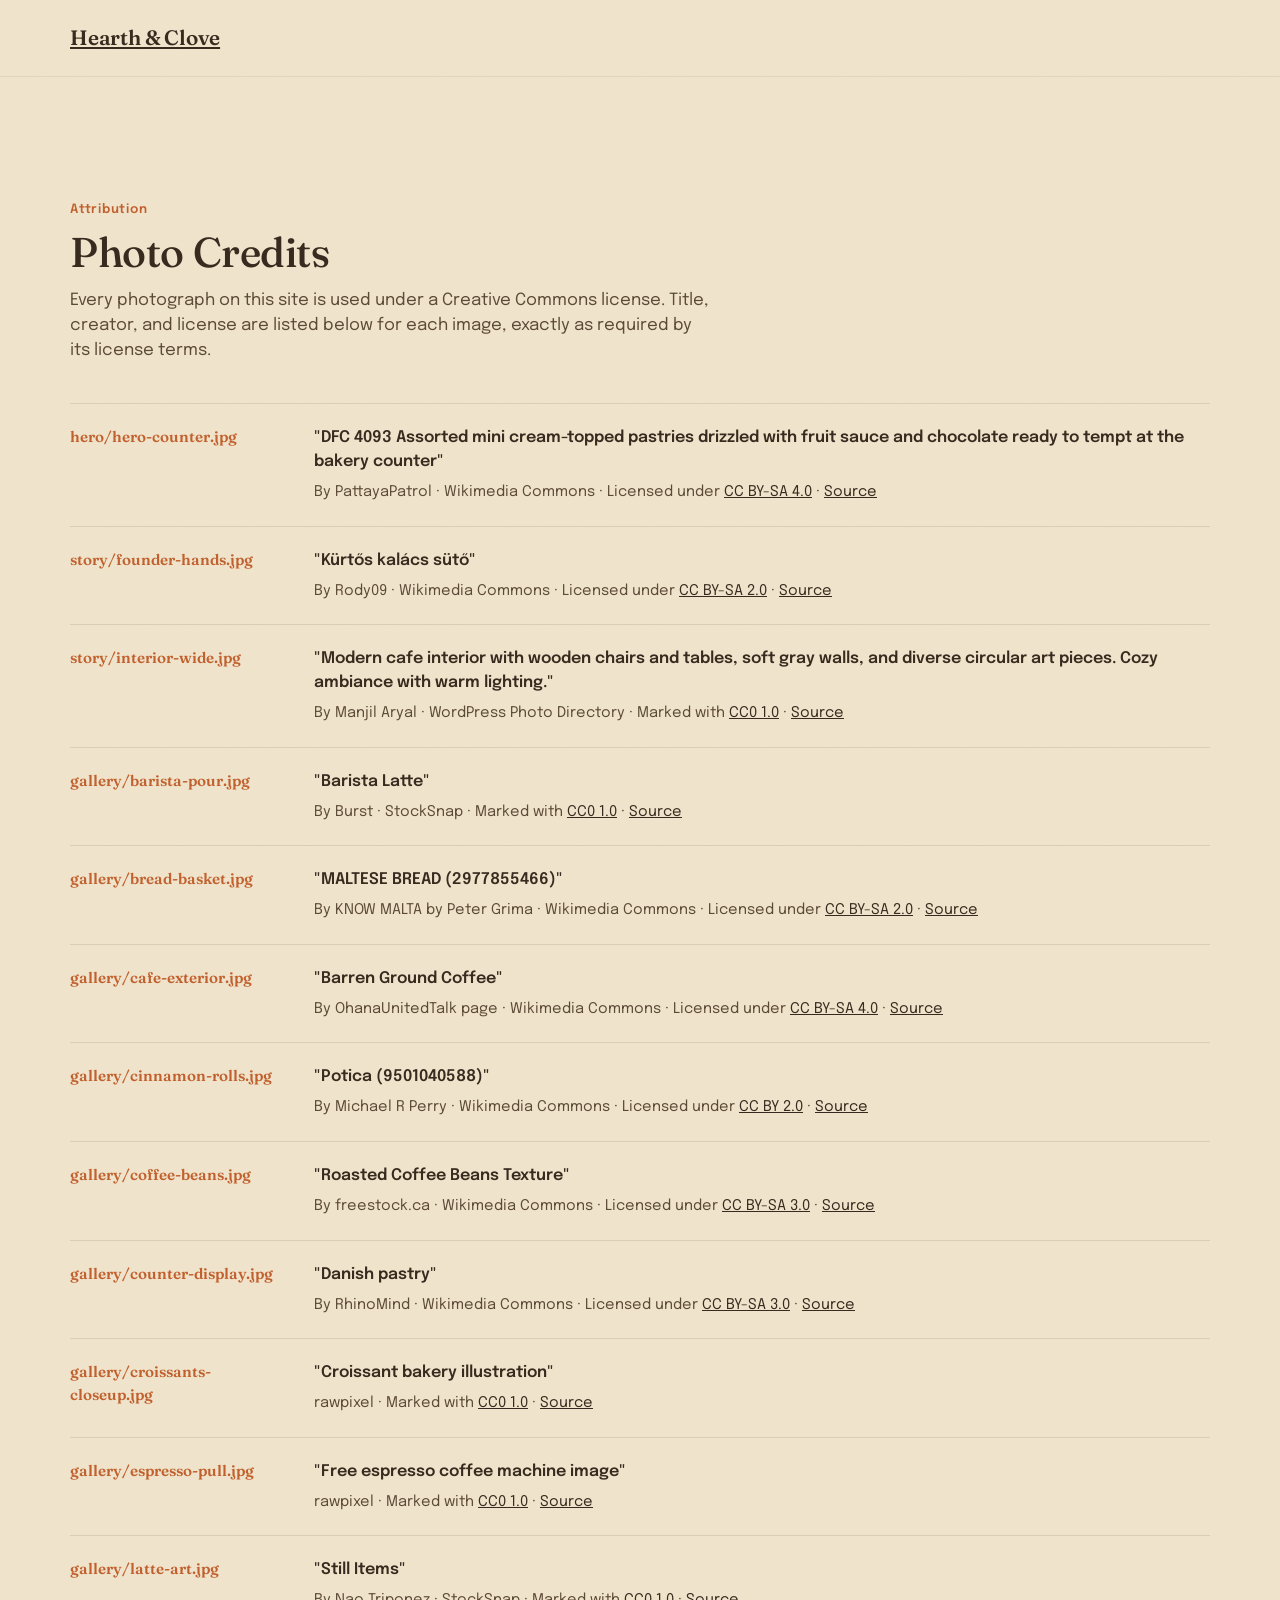
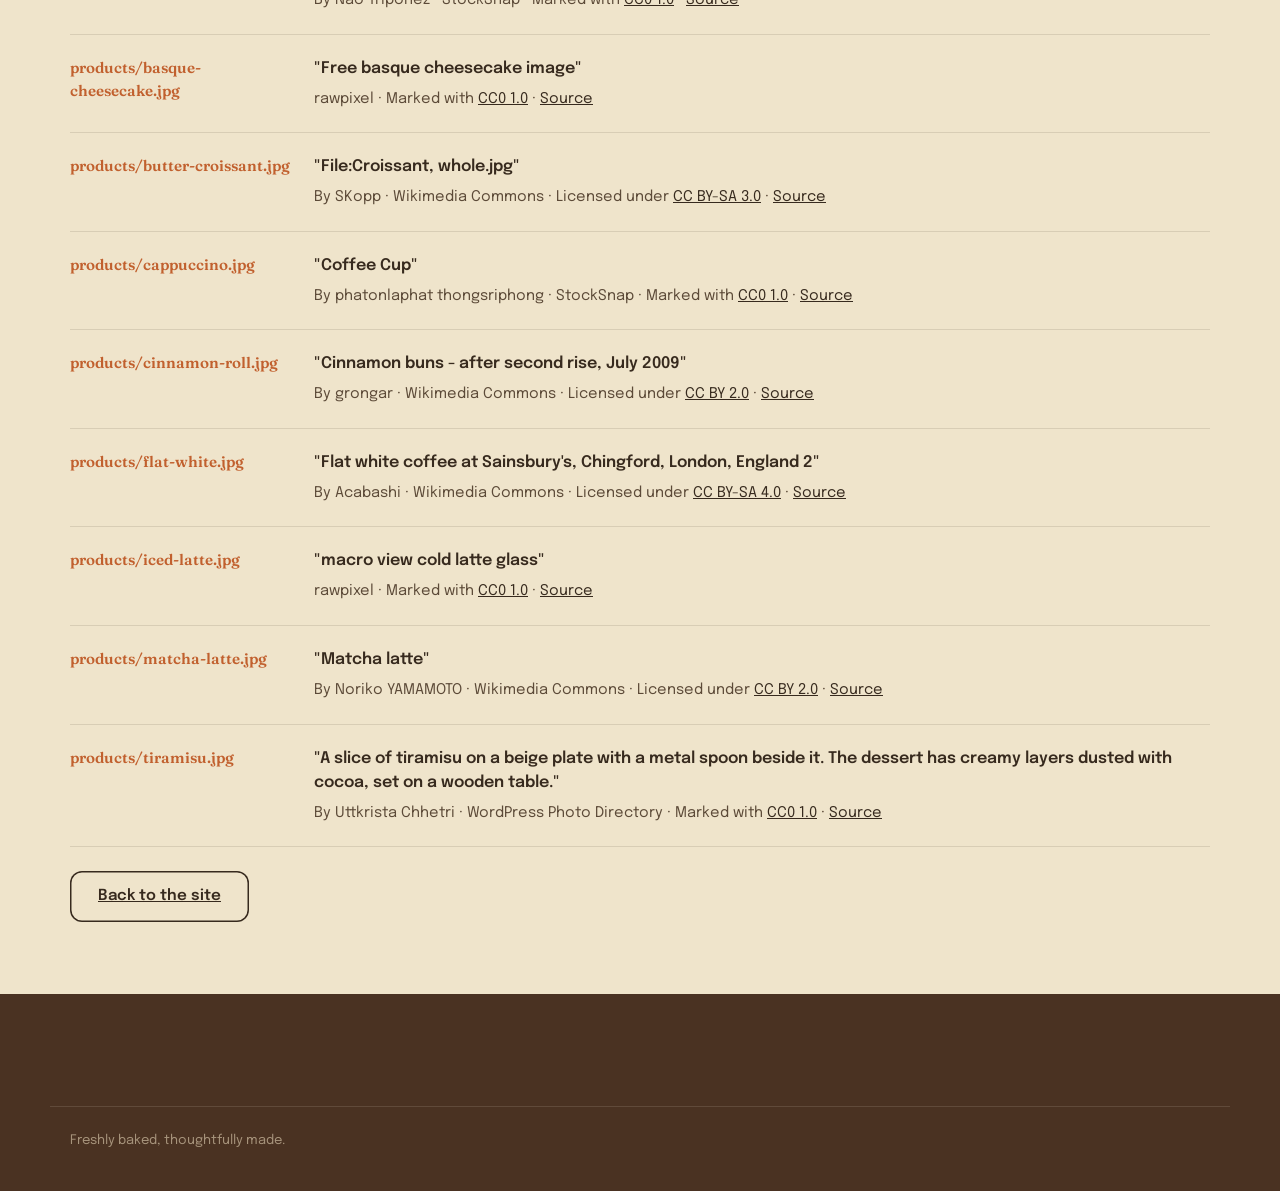
==== credits.html @ 31918c6c "Add Hearth & Clove bakery/coffee shop portfolio site Fictional Copenhagen bakery brand built as a de" ====
<!DOCTYPE html>
<html lang="en">
<head>
<meta charset="UTF-8">
<meta name="viewport" content="width=device-width, initial-scale=1, viewport-fit=cover">
<title>Photo Credits — Hearth & Clove</title>
<meta name="description" content="Attribution for every photograph used on the Hearth & Clove website, with source, creator and license.">
<meta name="theme-color" media="(prefers-color-scheme: light)" content="#EFE4CB">
<meta name="theme-color" media="(prefers-color-scheme: dark)" content="#EFE4CB">
<meta name="color-scheme" content="light">
<link rel="preconnect" href="https://fonts.googleapis.com">
<link rel="preconnect" href="https://fonts.gstatic.com" crossorigin>
<link href="https://fonts.googleapis.com/css2?family=Fraunces:opsz,wght@9..144,400;9..144,500;9..144,600&family=Epilogue:wght@400;500;600;700&display=swap" rel="stylesheet">
<link rel="stylesheet" href="assets/css/style.css">
<style>
  .credits-list { display: flex; flex-direction: column; gap: 0; margin-top: 32px; border-top: 1px solid rgba(55,42,30,0.12); }
  .credit-row { display: grid; grid-template-columns: 220px 1fr; gap: 24px; padding: 22px 0; border-bottom: 1px solid rgba(55,42,30,0.12); }
  .credit-row__path { font-family: var(--font-display); font-weight: 600; color: var(--color-terracotta); font-size: 0.95rem; word-break: break-word; }
  .credit-row__title { font-weight: 600; }
  .credit-row__meta { margin-top: 6px; color: var(--color-ink-soft); font-size: 0.92rem; line-height: 1.6; }
  .credit-row__meta a { color: var(--color-ink); text-decoration: underline; }
  .back-link { display: inline-flex; align-items: center; gap: 8px; margin-top: 24px; }
  @media (max-width: 640px) {
    .credit-row { grid-template-columns: 1fr; gap: 6px; }
  }
</style>
</head>
<body>
<nav class="nav">
  <div class="container nav__row">
    <a href="index.html" class="wordmark">Hearth &amp; Clove</a>
  </div>
</nav>
<main>
<section>
  <div class="container" style="padding-top:48px;">
    <div class="section-head reveal is-visible">
      <span class="eyebrow">Attribution</span>
      <h2>Photo Credits</h2>
      <p>Every photograph on this site is used under a Creative Commons license. Title, creator, and license are listed below for each image, exactly as required by its license terms.</p>
    </div>

    <div class="credits-list">

      <div class="credit-row">
        <div class="credit-row__path">hero/hero-counter.jpg</div>
        <div>
          <div class="credit-row__title">"DFC 4093 Assorted mini cream-topped pastries drizzled with fruit sauce and chocolate ready to tempt at the bakery counter"</div>
          <div class="credit-row__meta">By PattayaPatrol · Wikimedia Commons · Licensed under <a href="https://creativecommons.org/licenses/by-sa/4.0/" target="_blank" rel="noopener">CC BY-SA 4.0</a> · <a href="https://commons.wikimedia.org/w/index.php?curid=189035242" target="_blank" rel="noopener">Source</a></div>
        </div>
      </div>

      <div class="credit-row">
        <div class="credit-row__path">story/founder-hands.jpg</div>
        <div>
          <div class="credit-row__title">"Kürtős kalács sütő"</div>
          <div class="credit-row__meta">By Rody09 · Wikimedia Commons · Licensed under <a href="https://creativecommons.org/licenses/by-sa/2.0/" target="_blank" rel="noopener">CC BY-SA 2.0</a> · <a href="https://commons.wikimedia.org/w/index.php?curid=52006196" target="_blank" rel="noopener">Source</a></div>
        </div>
      </div>

      <div class="credit-row">
        <div class="credit-row__path">story/interior-wide.jpg</div>
        <div>
          <div class="credit-row__title">"Modern cafe interior with wooden chairs and tables, soft gray walls, and diverse circular art pieces. Cozy ambiance with warm lighting."</div>
          <div class="credit-row__meta">By Manjil Aryal · WordPress Photo Directory · Marked with <a href="https://creativecommons.org/publicdomain/zero/1.0/" target="_blank" rel="noopener">CC0 1.0</a> · <a href="https://wordpress.org/photos/photo/8236a11dc7/" target="_blank" rel="noopener">Source</a></div>
        </div>
      </div>

      <div class="credit-row">
        <div class="credit-row__path">gallery/barista-pour.jpg</div>
        <div>
          <div class="credit-row__title">"Barista Latte"</div>
          <div class="credit-row__meta">By Burst · StockSnap · Marked with <a href="https://creativecommons.org/publicdomain/zero/1.0/" target="_blank" rel="noopener">CC0 1.0</a> · <a href="https://stocksnap.io/photo/barista-latte-DTKOOFPC06" target="_blank" rel="noopener">Source</a></div>
        </div>
      </div>

      <div class="credit-row">
        <div class="credit-row__path">gallery/bread-basket.jpg</div>
        <div>
          <div class="credit-row__title">"MALTESE BREAD (2977855466)"</div>
          <div class="credit-row__meta">By KNOW MALTA by Peter Grima · Wikimedia Commons · Licensed under <a href="https://creativecommons.org/licenses/by-sa/2.0/" target="_blank" rel="noopener">CC BY-SA 2.0</a> · <a href="https://commons.wikimedia.org/w/index.php?curid=136531903" target="_blank" rel="noopener">Source</a></div>
        </div>
      </div>

      <div class="credit-row">
        <div class="credit-row__path">gallery/cafe-exterior.jpg</div>
        <div>
          <div class="credit-row__title">"Barren Ground Coffee"</div>
          <div class="credit-row__meta">By OhanaUnitedTalk page · Wikimedia Commons · Licensed under <a href="https://creativecommons.org/licenses/by-sa/4.0/" target="_blank" rel="noopener">CC BY-SA 4.0</a> · <a href="https://commons.wikimedia.org/w/index.php?curid=149610559" target="_blank" rel="noopener">Source</a></div>
        </div>
      </div>

      <div class="credit-row">
        <div class="credit-row__path">gallery/cinnamon-rolls.jpg</div>
        <div>
          <div class="credit-row__title">"Potica (9501040588)"</div>
          <div class="credit-row__meta">By Michael R Perry · Wikimedia Commons · Licensed under <a href="https://creativecommons.org/licenses/by/2.0/" target="_blank" rel="noopener">CC BY 2.0</a> · <a href="https://commons.wikimedia.org/w/index.php?curid=27724463" target="_blank" rel="noopener">Source</a></div>
        </div>
      </div>

      <div class="credit-row">
        <div class="credit-row__path">gallery/coffee-beans.jpg</div>
        <div>
          <div class="credit-row__title">"Roasted Coffee Beans Texture"</div>
          <div class="credit-row__meta">By freestock.ca · Wikimedia Commons · Licensed under <a href="https://creativecommons.org/licenses/by-sa/3.0/" target="_blank" rel="noopener">CC BY-SA 3.0</a> · <a href="https://commons.wikimedia.org/w/index.php?curid=20606129" target="_blank" rel="noopener">Source</a></div>
        </div>
      </div>

      <div class="credit-row">
        <div class="credit-row__path">gallery/counter-display.jpg</div>
        <div>
          <div class="credit-row__title">"Danish pastry"</div>
          <div class="credit-row__meta">By RhinoMind · Wikimedia Commons · Licensed under <a href="https://creativecommons.org/licenses/by-sa/3.0/" target="_blank" rel="noopener">CC BY-SA 3.0</a> · <a href="https://commons.wikimedia.org/w/index.php?curid=31927056" target="_blank" rel="noopener">Source</a></div>
        </div>
      </div>

      <div class="credit-row">
        <div class="credit-row__path">gallery/croissants-closeup.jpg</div>
        <div>
          <div class="credit-row__title">"Croissant bakery illustration"</div>
          <div class="credit-row__meta">rawpixel · Marked with <a href="https://creativecommons.org/publicdomain/zero/1.0/" target="_blank" rel="noopener">CC0 1.0</a> · <a href="https://www.rawpixel.com/image/9068450/image-pattern-cartoon-logo" target="_blank" rel="noopener">Source</a></div>
        </div>
      </div>

      <div class="credit-row">
        <div class="credit-row__path">gallery/espresso-pull.jpg</div>
        <div>
          <div class="credit-row__title">"Free espresso coffee machine image"</div>
          <div class="credit-row__meta">rawpixel · Marked with <a href="https://creativecommons.org/publicdomain/zero/1.0/" target="_blank" rel="noopener">CC0 1.0</a> · <a href="https://www.rawpixel.com/image/5904154/photo-image-public-domain-coffee-free" target="_blank" rel="noopener">Source</a></div>
        </div>
      </div>

      <div class="credit-row">
        <div class="credit-row__path">gallery/latte-art.jpg</div>
        <div>
          <div class="credit-row__title">"Still Items"</div>
          <div class="credit-row__meta">By Nao Triponez · StockSnap · Marked with <a href="https://creativecommons.org/publicdomain/zero/1.0/" target="_blank" rel="noopener">CC0 1.0</a> · <a href="https://stocksnap.io/photo/still-items-33JVMY84L1" target="_blank" rel="noopener">Source</a></div>
        </div>
      </div>

      <div class="credit-row">
        <div class="credit-row__path">products/basque-cheesecake.jpg</div>
        <div>
          <div class="credit-row__title">"Free basque cheesecake image"</div>
          <div class="credit-row__meta">rawpixel · Marked with <a href="https://creativecommons.org/publicdomain/zero/1.0/" target="_blank" rel="noopener">CC0 1.0</a> · <a href="https://www.rawpixel.com/image/5926966/photo-image-aesthetic-public-domain-food" target="_blank" rel="noopener">Source</a></div>
        </div>
      </div>

      <div class="credit-row">
        <div class="credit-row__path">products/butter-croissant.jpg</div>
        <div>
          <div class="credit-row__title">"File:Croissant, whole.jpg"</div>
          <div class="credit-row__meta">By SKopp · Wikimedia Commons · Licensed under <a href="https://creativecommons.org/licenses/by-sa/3.0/" target="_blank" rel="noopener">CC BY-SA 3.0</a> · <a href="https://commons.wikimedia.org/w/index.php?curid=33252104" target="_blank" rel="noopener">Source</a></div>
        </div>
      </div>

      <div class="credit-row">
        <div class="credit-row__path">products/cappuccino.jpg</div>
        <div>
          <div class="credit-row__title">"Coffee Cup"</div>
          <div class="credit-row__meta">By phatonlaphat thongsriphong · StockSnap · Marked with <a href="https://creativecommons.org/publicdomain/zero/1.0/" target="_blank" rel="noopener">CC0 1.0</a> · <a href="https://stocksnap.io/photo/coffee-cup-CQQMILRZPU" target="_blank" rel="noopener">Source</a></div>
        </div>
      </div>

      <div class="credit-row">
        <div class="credit-row__path">products/cinnamon-roll.jpg</div>
        <div>
          <div class="credit-row__title">"Cinnamon buns - after second rise, July 2009"</div>
          <div class="credit-row__meta">By grongar · Wikimedia Commons · Licensed under <a href="https://creativecommons.org/licenses/by/2.0/" target="_blank" rel="noopener">CC BY 2.0</a> · <a href="https://commons.wikimedia.org/w/index.php?curid=10301744" target="_blank" rel="noopener">Source</a></div>
        </div>
      </div>

      <div class="credit-row">
        <div class="credit-row__path">products/flat-white.jpg</div>
        <div>
          <div class="credit-row__title">"Flat white coffee at Sainsbury's, Chingford, London, England 2"</div>
          <div class="credit-row__meta">By Acabashi · Wikimedia Commons · Licensed under <a href="https://creativecommons.org/licenses/by-sa/4.0/" target="_blank" rel="noopener">CC BY-SA 4.0</a> · <a href="https://commons.wikimedia.org/w/index.php?curid=81194491" target="_blank" rel="noopener">Source</a></div>
        </div>
      </div>

      <div class="credit-row">
        <div class="credit-row__path">products/iced-latte.jpg</div>
        <div>
          <div class="credit-row__title">"macro view cold latte glass"</div>
          <div class="credit-row__meta">rawpixel · Marked with <a href="https://creativecommons.org/publicdomain/zero/1.0/" target="_blank" rel="noopener">CC0 1.0</a> · <a href="https://www.rawpixel.com/image/3283433/free-photo-image-coffee-iced-drink" target="_blank" rel="noopener">Source</a></div>
        </div>
      </div>

      <div class="credit-row">
        <div class="credit-row__path">products/matcha-latte.jpg</div>
        <div>
          <div class="credit-row__title">"Matcha latte"</div>
          <div class="credit-row__meta">By Noriko YAMAMOTO · Wikimedia Commons · Licensed under <a href="https://creativecommons.org/licenses/by/2.0/" target="_blank" rel="noopener">CC BY 2.0</a> · <a href="https://commons.wikimedia.org/w/index.php?curid=48592541" target="_blank" rel="noopener">Source</a></div>
        </div>
      </div>

      <div class="credit-row">
        <div class="credit-row__path">products/tiramisu.jpg</div>
        <div>
          <div class="credit-row__title">"A slice of tiramisu on a beige plate with a metal spoon beside it. The dessert has creamy layers dusted with cocoa, set on a wooden table."</div>
          <div class="credit-row__meta">By Uttkrista Chhetri · WordPress Photo Directory · Marked with <a href="https://creativecommons.org/publicdomain/zero/1.0/" target="_blank" rel="noopener">CC0 1.0</a> · <a href="https://wordpress.org/photos/photo/27569f2114/" target="_blank" rel="noopener">Source</a></div>
        </div>
      </div>

    </div>

    <a href="index.html" class="btn btn-secondary back-link">Back to the site</a>
  </div>
</section>
</main>

<footer class="footer">
  <div class="container footer__bottom">
    <p>Freshly baked, thoughtfully made.</p>
  </div>
</footer>
</body>
</html>
---- assets/css/style.css ----
/* ==========================================================================
   Hearth & Clove — stylesheet
   Plain CSS, no framework. Organized top to bottom:
   tokens → base/reset → texture → layout → nav → buttons → components → sections → footer → utilities → media queries
   ========================================================================== */

/* ---------- Tokens ---------- */
:root {
  --color-bg: #EFE4CB;
  --color-bg-alt: #E4D6B4;
  --color-surface: #F8F1E0;
  --color-ink: #372A1E;
  --color-ink-soft: #5C4A38;
  --color-coffee: #4A3222;
  --color-terracotta: #C1602E;
  --color-sage: #7C8A63;
  --color-rose: #C48B7E;

  --radius-sm: 12px;
  --radius-md: 20px;
  --radius-lg: 32px;

  --ease-out: cubic-bezier(0.23, 1, 0.32, 1);
  --ease-in-out: cubic-bezier(0.77, 0, 0.175, 1);
  --ease-drawer: cubic-bezier(0.32, 0.72, 0, 1);

  --font-display: "Fraunces", Georgia, serif;
  --font-body: "Epilogue", -apple-system, BlinkMacSystemFont, "Segoe UI", sans-serif;

  --container: 1180px;
  --nav-height: 76px;

  color-scheme: light;
}

@media (prefers-color-scheme: dark) {
  :root { color-scheme: light; } /* brand is a warm light palette by design; no dark variant */
}

/* ---------- Reset ---------- */
*, *::before, *::after { box-sizing: border-box; }
html, body { margin: 0; padding: 0; }
html {
  -webkit-tap-highlight-color: transparent;
  -webkit-text-size-adjust: 100%;
  overscroll-behavior: none;
  scroll-behavior: smooth;
}
body {
  background: var(--color-bg);
  color: var(--color-ink);
  font-family: var(--font-body);
  font-size: 16px;
  line-height: 1.5;
  overscroll-behavior: none;
  position: relative;
  min-height: 100dvh;
}
img { max-width: 100%; display: block; }
a { color: inherit; }
button { font: inherit; color: inherit; background: none; border: none; cursor: pointer; }
ul { margin: 0; padding: 0; list-style: none; }
h1, h2, h3, h4, p, figure { margin: 0; }
input, textarea, select {
  font: inherit;
  font-size: 16px; /* prevents iOS zoom-on-focus */
  color: var(--color-ink);
}

/* touch/press baseline */
button, a, [role="button"], .tappable {
  touch-action: manipulation;
}
button, [role="button"], .tab-label, .chip, .cart-qty__btn {
  user-select: none;
  -webkit-user-select: none;
  -webkit-touch-callout: none;
}

h1, h2, h3, h4 {
  font-family: var(--font-display);
  font-weight: 500;
  color: var(--color-ink);
  line-height: 1.12;
  letter-spacing: -0.01em;
}
em, .accent-italic { font-style: italic; font-family: var(--font-display); }

.eyebrow {
  font-family: var(--font-body);
  font-weight: 600;
  font-size: 0.8rem;
  letter-spacing: 0.06em;
  color: var(--color-terracotta);
  text-transform: none;
}

/* ---------- Grain texture overlay ---------- */
body::before {
  content: "";
  position: fixed;
  inset: 0;
  z-index: 999;
  pointer-events: none;
  opacity: 0.035;
  mix-blend-mode: overlay;
  background-image: url("data:image/svg+xml,%3Csvg xmlns='http://www.w3.org/2000/svg' width='200' height='200'%3E%3Cfilter id='n'%3E%3CfeTurbulence type='fractalNoise' baseFrequency='0.85' numOctaves='2' stitchTiles='stitch'/%3E%3C/filter%3E%3Crect width='100%25' height='100%25' filter='url(%23n)'/%3E%3C/svg%3E");
}

/* ---------- Deckle-edge divider ---------- */
.deckle {
  --deckle-h: 28px;
  height: var(--deckle-h);
  width: 100%;
  overflow: hidden;
  line-height: 0;
}
.deckle svg { width: 100%; height: 100%; display: block; }
.deckle path { fill: var(--deckle-fill, var(--color-bg)); }
.deckle--flip svg { transform: scaleY(-1); }

/* ---------- Layout ---------- */
.container {
  max-width: var(--container);
  margin: 0 auto;
  padding-inline: 20px;
}
section { padding-block: 72px; }
.section-alt { background: var(--color-bg-alt); }
.section-coffee { background: var(--color-coffee); color: var(--color-surface); }
.section-coffee .eyebrow { color: var(--color-rose); }
.section-head {
  max-width: 640px;
  margin-bottom: 40px;
}
.section-head h2 { font-size: clamp(1.9rem, 3.6vw, 2.6rem); margin-top: 8px; }
.section-head p { color: var(--color-ink-soft); margin-top: 12px; font-size: 1.05rem; }
.section-coffee .section-head p { color: #D8C8B4; }

/* ---------- Buttons ---------- */
.btn {
  display: inline-flex;
  align-items: center;
  justify-content: center;
  gap: 8px;
  padding: 14px 28px;
  border-radius: var(--radius-sm);
  font-weight: 600;
  font-size: 0.95rem;
  transition: transform 140ms var(--ease-out), background 140ms var(--ease-out), color 140ms var(--ease-out), box-shadow 140ms var(--ease-out);
  touch-action: manipulation;
  user-select: none;
  -webkit-user-select: none;
}
.btn:active { transform: scale(0.97); }
.btn-primary { background: var(--color-terracotta); color: var(--color-surface); }
@media (hover: hover) and (pointer: fine) {
  .btn-primary:hover { background: #a94f24; }
}
.btn-secondary { background: transparent; color: var(--color-ink); box-shadow: inset 0 0 0 1.5px var(--color-ink); }
@media (hover: hover) and (pointer: fine) {
  .btn-secondary:hover { background: var(--color-ink); color: var(--color-bg); }
}
.section-coffee .btn-secondary { box-shadow: inset 0 0 0 1.5px var(--color-surface); color: var(--color-surface); }
@media (hover: hover) and (pointer: fine) {
  .section-coffee .btn-secondary:hover { background: var(--color-surface); color: var(--color-coffee); }
}
.btn-ghost {
  padding: 10px 18px;
  border-radius: var(--radius-sm);
  font-weight: 600;
  color: var(--color-terracotta);
}
.btn-block { width: 100%; }
.btn-sm { padding: 10px 18px; font-size: 0.88rem; }
.btn:disabled { opacity: 0.6; cursor: default; }

.icon { width: 1em; height: 1em; stroke: currentColor; fill: none; stroke-width: 1.6; stroke-linecap: round; stroke-linejoin: round; flex-shrink: 0; }
.icon-lg { width: 28px; height: 28px; }

/* ---------- Nav ---------- */
.nav {
  position: sticky;
  top: 0;
  z-index: 100;
  background: rgba(239, 228, 203, 0.9);
  backdrop-filter: blur(10px);
  -webkit-backdrop-filter: blur(10px);
  border-bottom: 1px solid rgba(55, 42, 30, 0.08);
  padding-top: env(safe-area-inset-top);
}
.nav__row {
  height: var(--nav-height);
  display: flex;
  align-items: center;
  justify-content: space-between;
  gap: 16px;
}
.wordmark {
  font-family: var(--font-display);
  font-weight: 600;
  font-size: 1.3rem;
  letter-spacing: -0.01em;
  display: flex;
  align-items: center;
  gap: 8px;
}
.wordmark .icon { color: var(--color-terracotta); width: 22px; height: 22px; }
.nav__links {
  display: flex;
  align-items: center;
  gap: 30px;
  list-style: none;
}
.nav__links a {
  font-weight: 500;
  font-size: 0.96rem;
  text-decoration: none;
  padding: 6px 2px;
  position: relative;
}
@media (hover: hover) and (pointer: fine) {
  .nav__links a:hover { color: var(--color-terracotta); }
}
.nav__cta { display: flex; align-items: center; gap: 14px; }
.cart-btn {
  position: relative;
  display: inline-flex;
  align-items: center;
  justify-content: center;
  width: 44px;
  height: 44px;
  border-radius: var(--radius-sm);
  transition: transform 140ms var(--ease-out), background 140ms var(--ease-out);
}
.cart-btn:active { transform: scale(0.94); }
@media (hover: hover) and (pointer: fine) {
  .cart-btn:hover { background: rgba(55,42,30,0.06); }
}
.cart-badge {
  position: absolute;
  top: 2px;
  right: 2px;
  min-width: 18px;
  height: 18px;
  padding: 0 4px;
  border-radius: 999px;
  background: var(--color-terracotta);
  color: var(--color-surface);
  font-size: 0.68rem;
  font-weight: 700;
  display: flex;
  align-items: center;
  justify-content: center;
  transition: transform 160ms var(--ease-out);
}
.cart-badge[hidden] { display: none; }

.nav-toggle-input { position: absolute; opacity: 0; pointer-events: none; }
.nav-toggle-label {
  display: none;
  width: 44px;
  height: 44px;
  border-radius: var(--radius-sm);
  align-items: center;
  justify-content: center;
}
.nav-toggle-label:active { transform: scale(0.94); }

.nav-drawer {
  position: fixed;
  inset: 0;
  z-index: 99;
  visibility: hidden;
}
.nav-drawer__scrim {
  position: absolute;
  inset: 0;
  background: rgba(55, 42, 30, 0.4);
  opacity: 0;
  transition: opacity 300ms var(--ease-drawer);
}
.nav-drawer__panel {
  position: absolute;
  top: 0;
  right: 0;
  height: 100%;
  width: min(320px, 84vw);
  background: var(--color-surface);
  padding: calc(20px + env(safe-area-inset-top)) 24px 24px;
  transform: translateX(100%);
  transition: transform 320ms var(--ease-drawer);
  display: flex;
  flex-direction: column;
  gap: 4px;
  contain: layout;
}
.nav-toggle-input:checked ~ .nav-drawer {
  visibility: visible;
}
.nav-toggle-input:checked ~ .nav-drawer .nav-drawer__scrim { opacity: 1; }
.nav-toggle-input:checked ~ .nav-drawer .nav-drawer__panel { transform: translateX(0); }
.nav-drawer__close { align-self: flex-end; width: 44px; height: 44px; display: flex; align-items: center; justify-content: center; border-radius: var(--radius-sm); }
.nav-drawer__links { display: flex; flex-direction: column; margin-top: 12px; }
.nav-drawer__links a {
  display: block;
  padding: 16px 4px;
  font-family: var(--font-display);
  font-size: 1.3rem;
  text-decoration: none;
  border-bottom: 1px solid rgba(55,42,30,0.08);
}
.nav-drawer__cta { margin-top: 20px; }

@media (max-width: 768px) {
  .nav__links { display: none; }
  .nav-toggle-label { display: inline-flex; }
}

/* ---------- Hero ---------- */
.hero {
  position: relative;
  min-height: 100svh;
  display: flex;
  align-items: flex-end;
  color: var(--color-surface);
  overflow: hidden;
}
.hero__media { position: absolute; inset: 0; z-index: 0; }
.hero__media img { width: 100%; height: 100%; object-fit: cover; }
.hero__scrim {
  position: absolute;
  inset: 0;
  background: linear-gradient(180deg, rgba(55,32,20,0.15) 0%, rgba(38,24,14,0.78) 88%);
}
.hero__content {
  position: relative;
  z-index: 1;
  padding-bottom: 72px;
  padding-top: calc(var(--nav-height) + 40px);
  width: 100%;
}
.hero__content h1 {
  font-size: clamp(2.6rem, 6.5vw, 4.6rem);
  color: var(--color-surface);
  max-width: 15ch;
}
.hero__sub {
  margin-top: 20px;
  font-size: clamp(1.05rem, 2vw, 1.25rem);
  max-width: 46ch;
  color: #EFE2D2;
}
.hero__actions { display: flex; gap: 14px; flex-wrap: wrap; margin-top: 32px; }
.hero__info {
  margin-top: 36px;
  font-size: 0.9rem;
  color: #D9C9B4;
  display: flex;
  align-items: center;
  gap: 8px;
}

/* ---------- Reveal-on-scroll ---------- */
.reveal {
  opacity: 0;
  transform: translateY(14px);
  transition: opacity 500ms var(--ease-out), transform 500ms var(--ease-out);
}
.reveal.is-visible { opacity: 1; transform: translateY(0); }
.reveal-rise {
  opacity: 0;
  transform: scale(0.96);
  transition: opacity 550ms var(--ease-out), transform 550ms var(--ease-out);
}
.reveal-rise.is-visible { opacity: 1; transform: scale(1); }

/* ---------- Product grid ---------- */
.product-grid {
  display: grid;
  grid-template-columns: repeat(4, 1fr);
  gap: 24px;
}
.product-card {
  background: var(--color-surface);
  border-radius: var(--radius-md);
  overflow: hidden;
  display: flex;
  flex-direction: column;
}
.product-card__media { position: relative; aspect-ratio: 4/3; overflow: hidden; border-radius: var(--radius-md) var(--radius-md) 0 0; }
.product-card__media img { width: 100%; height: 100%; object-fit: cover; transition: transform 500ms var(--ease-out); }
@media (hover: hover) and (pointer: fine) {
  .product-card:hover .product-card__media img { transform: scale(1.045); }
}
.product-card__tag {
  position: absolute;
  top: 12px;
  left: 12px;
  background: var(--color-sage);
  color: var(--color-surface);
  font-size: 0.7rem;
  font-weight: 600;
  padding: 5px 10px;
  border-radius: 999px;
}
.product-card__body { padding: 18px 18px 20px; display: flex; flex-direction: column; gap: 8px; flex: 1; }
.product-card__row { display: flex; align-items: baseline; justify-content: space-between; gap: 8px; }
.product-card__name { font-size: 1.12rem; }
.product-card__price { font-weight: 600; color: var(--color-terracotta); white-space: nowrap; font-family: var(--font-display); }
.product-card__desc { color: var(--color-ink-soft); font-size: 0.92rem; line-height: 1.5; flex: 1; }
.product-card__add {
  margin-top: 6px;
  display: inline-flex;
  align-items: center;
  justify-content: center;
  gap: 8px;
  padding: 11px 16px;
  border-radius: var(--radius-sm);
  background: var(--color-ink);
  color: var(--color-bg);
  font-weight: 600;
  font-size: 0.88rem;
  transition: transform 140ms var(--ease-out), background 140ms var(--ease-out);
}
.product-card__add:active { transform: scale(0.96); }
@media (hover: hover) and (pointer: fine) {
  .product-card__add:hover { background: var(--color-terracotta); }
}
.product-card__add.is-added { background: var(--color-sage); }

/* ---------- Daily specials strip ---------- */
.specials-strip {
  display: grid;
  grid-template-columns: repeat(4, 1fr);
  gap: 20px;
}
.special-card {
  background: var(--color-surface);
  border-radius: var(--radius-md);
  overflow: hidden;
  position: relative;
}
.special-card__media { aspect-ratio: 5/4; overflow: hidden; }
.special-card__media img { width: 100%; height: 100%; object-fit: cover; }
.special-card__body { padding: 16px 18px 20px; }
.special-card__label {
  display: inline-block;
  font-size: 0.7rem;
  font-weight: 700;
  letter-spacing: 0.04em;
  color: var(--color-terracotta);
  margin-bottom: 6px;
}
.special-card__name { font-size: 1.08rem; }
.special-card__price { color: var(--color-ink-soft); margin-top: 4px; font-size: 0.9rem; }
.special-card--today {
  grid-row: span 1;
}
.special-card--today .special-card__media { aspect-ratio: 4/3; }
.special-card--today .special-card__name { font-size: 1.35rem; }
.special-card--today::before {
  content: "Today's Special";
  position: absolute;
  top: 14px;
  left: 14px;
  z-index: 1;
  background: var(--color-terracotta);
  color: var(--color-surface);
  font-size: 0.7rem;
  font-weight: 700;
  padding: 6px 12px;
  border-radius: 999px;
}
.specials-note { margin-top: 28px; color: var(--color-ink-soft); font-size: 0.9rem; text-align: center; }

/* ---------- Menu ---------- */
.menu-tabs {
  display: flex;
  flex-wrap: nowrap;
  gap: 10px;
  overflow-x: auto;
  padding-bottom: 6px;
  margin-bottom: 32px;
  touch-action: pan-x;
  scrollbar-width: none;
}
.menu-tabs::-webkit-scrollbar { display: none; }
.tab-label {
  flex-shrink: 0;
  padding: 11px 20px;
  border-radius: 999px;
  background: var(--color-surface);
  color: var(--color-ink-soft);
  font-weight: 600;
  font-size: 0.9rem;
  transition: background 160ms var(--ease-out), color 160ms var(--ease-out), transform 140ms var(--ease-out);
}
.tab-label:active { transform: scale(0.96); }
.menu-radio { position: absolute; opacity: 0; pointer-events: none; }
.menu-radio:checked + .tab-label { background: var(--color-ink); color: var(--color-bg); }
.menu-radio:focus-visible + .tab-label { outline: 2px solid var(--color-terracotta); outline-offset: 2px; }

.menu-panels { display: grid; }
.menu-panel {
  grid-area: 1 / 1 / 2 / 2;
  opacity: 0;
  pointer-events: none;
  clip-path: inset(0 0 0 0);
  transition: opacity 260ms var(--ease-out);
}
#tab-coffee:checked ~ .menu-panels [data-for="coffee"],
#tab-iced:checked ~ .menu-panels [data-for="iced"],
#tab-matcha:checked ~ .menu-panels [data-for="matcha"],
#tab-other:checked ~ .menu-panels [data-for="other"],
#tab-pastries:checked ~ .menu-panels [data-for="pastries"],
#tab-cakes:checked ~ .menu-panels [data-for="cakes"],
#tab-breakfast:checked ~ .menu-panels [data-for="breakfast"] { opacity: 1; pointer-events: auto; }

.menu-list {
  display: grid;
  grid-template-columns: 1fr 1fr;
  gap: 4px 48px;
}
.menu-item {
  display: flex;
  align-items: baseline;
  justify-content: space-between;
  gap: 12px;
  padding: 13px 0;
  border-bottom: 1px dashed rgba(55,42,30,0.15);
}
.menu-item__name { font-weight: 500; }
.menu-item__price { color: var(--color-terracotta); font-family: var(--font-display); font-weight: 600; white-space: nowrap; }

/* ---------- Story ---------- */
.story {
  display: grid;
  grid-template-columns: 1fr 1fr;
  gap: 56px;
  align-items: center;
}
.story__media { border-radius: var(--radius-lg); overflow: hidden; aspect-ratio: 4/3; }
.story__media img { width: 100%; height: 100%; object-fit: cover; }
/* founder-hands.jpg is a wide source frame — crop tight and bottom-aligned
   so the shot reads as hands-at-work over the coals, not a face. */
.story__media--hands { aspect-ratio: 12/5; align-self: center; }
.story__media--hands img { object-position: center 100%; }
.story__text h2 { font-size: clamp(1.9rem, 3.6vw, 2.6rem); }
.story__text p { margin-top: 18px; color: var(--color-ink-soft); font-size: 1.03rem; line-height: 1.65; }
.story__text p:first-of-type { margin-top: 22px; }
.story__signoff { margin-top: 22px; font-family: var(--font-display); font-style: italic; color: var(--color-ink); font-size: 1.05rem; }

/* ---------- Philosophy ---------- */
.philosophy-grid {
  display: grid;
  grid-template-columns: repeat(4, 1fr);
  gap: 22px;
}
.philosophy-card {
  background: var(--color-surface);
  border-radius: var(--radius-md);
  padding: 26px 22px;
}
.philosophy-card .icon { color: var(--color-sage); margin-bottom: 14px; }
.philosophy-card h3 { font-size: 1.08rem; }
.philosophy-card p { margin-top: 10px; color: var(--color-ink-soft); font-size: 0.92rem; line-height: 1.55; }

/* ---------- Gallery ---------- */
.gallery-grid {
  display: grid;
  grid-template-columns: repeat(4, 1fr);
  grid-auto-rows: 160px;
  gap: 14px;
}
.gallery-item {
  position: relative;
  overflow: hidden;
  border-radius: var(--radius-md);
  grid-column: span 1;
  grid-row: span 1;
}
.gallery-item.tall { grid-row: span 2; }
.gallery-item.wide { grid-column: span 2; }
.gallery-item img { width: 100%; height: 100%; object-fit: cover; transition: transform 450ms var(--ease-out); }
.gallery-item button { position: absolute; inset: 0; width: 100%; height: 100%; }
@media (hover: hover) and (pointer: fine) {
  .gallery-item:hover img { transform: scale(1.06); }
}

.lightbox {
  position: fixed;
  inset: 0;
  z-index: 200;
  display: flex;
  align-items: center;
  justify-content: center;
  visibility: hidden;
  opacity: 0;
  transition: opacity 260ms var(--ease-out), visibility 0s linear 260ms;
  padding: env(safe-area-inset-top) env(safe-area-inset-right) env(safe-area-inset-bottom) env(safe-area-inset-left);
}
.lightbox.is-open { visibility: visible; opacity: 1; transition: opacity 260ms var(--ease-out); }
.lightbox__scrim { position: absolute; inset: 0; background: rgba(20, 14, 9, 0.88); }
.lightbox__figure {
  position: relative;
  z-index: 1;
  max-width: min(90vw, 1100px);
  max-height: 84vh;
  transform: scale(0.97);
  transition: transform 280ms var(--ease-out);
}
.lightbox.is-open .lightbox__figure { transform: scale(1); }
.lightbox__figure img { max-width: 100%; max-height: 84vh; border-radius: var(--radius-md); object-fit: contain; }
.lightbox__caption { color: #EFE2D2; text-align: center; margin-top: 12px; font-size: 0.9rem; }
.lightbox__close, .lightbox__nav {
  position: absolute;
  z-index: 2;
  width: 48px;
  height: 48px;
  display: flex;
  align-items: center;
  justify-content: center;
  border-radius: 999px;
  background: rgba(248,241,224,0.12);
  color: var(--color-surface);
  transition: background 140ms var(--ease-out), transform 140ms var(--ease-out);
}
.lightbox__close:active, .lightbox__nav:active { transform: scale(0.92); }
@media (hover: hover) and (pointer: fine) {
  .lightbox__close:hover, .lightbox__nav:hover { background: rgba(248,241,224,0.22); }
}
.lightbox__close { top: max(16px, env(safe-area-inset-top)); right: max(16px, env(safe-area-inset-right)); }
.lightbox__nav--prev { left: 12px; top: 50%; transform: translateY(-50%); }
.lightbox__nav--next { right: 12px; top: 50%; transform: translateY(-50%); }
.lightbox__nav--prev:active { transform: translateY(-50%) scale(0.92); }
.lightbox__nav--next:active { transform: translateY(-50%) scale(0.92); }

/* ---------- Interior / slow down ---------- */
.slowdown { display: grid; grid-template-columns: 0.9fr 1.1fr; gap: 56px; align-items: center; }
.slowdown__media { border-radius: var(--radius-lg); overflow: hidden; aspect-ratio: 3/4; }
.slowdown__media img { width: 100%; height: 100%; object-fit: cover; }
.slowdown__text p { margin-top: 16px; color: #D8C8B4; font-size: 1.05rem; line-height: 1.65; }

/* ---------- Visit us ---------- */
.visit-grid { display: grid; grid-template-columns: 1fr 1fr; gap: 48px; }
.visit-card {
  background: var(--color-surface);
  border-radius: var(--radius-lg);
  padding: 36px;
}
.visit-row { display: flex; gap: 14px; padding: 14px 0; border-bottom: 1px solid rgba(55,42,30,0.08); }
.visit-row:last-of-type { border-bottom: none; }
.visit-row .icon { color: var(--color-terracotta); margin-top: 3px; }
.visit-row h4 { font-size: 0.95rem; }
.visit-row p, .visit-row a { color: var(--color-ink-soft); font-size: 0.95rem; text-decoration: none; margin-top: 2px; }
.visit-card .btn { margin-top: 20px; }
.map-card {
  border-radius: var(--radius-lg);
  overflow: hidden;
  aspect-ratio: 4/3.2;
  position: relative;
  background: var(--color-sage);
}
.map-card svg { width: 100%; height: 100%; display: block; }
.map-pin { position: absolute; top: 50%; left: 50%; transform: translate(-50%, -100%); color: var(--color-terracotta); }

/* ---------- Forms ---------- */
.form-grid { display: grid; grid-template-columns: 1fr 1fr; gap: 18px 20px; }
.form-field { display: flex; flex-direction: column; gap: 7px; }
.form-field.full { grid-column: 1 / -1; }
.form-field label { font-size: 0.85rem; font-weight: 600; color: var(--color-ink-soft); }
.form-field input, .form-field select, .form-field textarea {
  padding: 13px 15px;
  border-radius: var(--radius-sm);
  border: 1.5px solid rgba(55,42,30,0.18);
  background: var(--color-surface);
  transition: border-color 140ms var(--ease-out);
}
.form-field input:focus, .form-field select:focus, .form-field textarea:focus {
  outline: none;
  border-color: var(--color-terracotta);
}
.form-field textarea { resize: vertical; min-height: 100px; }
.form-field .error-msg { color: var(--color-terracotta); font-size: 0.8rem; min-height: 1em; }
.form-field.has-error input, .form-field.has-error select, .form-field.has-error textarea { border-color: var(--color-terracotta); }
.form-card {
  background: var(--color-surface);
  border-radius: var(--radius-lg);
  padding: 36px;
}
.form-note { margin-top: 16px; font-size: 0.82rem; color: var(--color-ink-soft); }
.two-col { display: grid; grid-template-columns: 1fr 1fr; gap: 40px; }

/* ---------- Cart drawer ---------- */
.cart-drawer {
  position: fixed;
  inset: 0;
  z-index: 150;
  visibility: hidden;
}
.cart-drawer__scrim { position: absolute; inset: 0; background: rgba(55,42,30,0.4); opacity: 0; transition: opacity 300ms var(--ease-drawer); }
.cart-drawer__panel {
  position: absolute;
  top: 0;
  right: 0;
  height: 100%;
  width: min(420px, 100vw);
  background: var(--color-bg);
  transform: translateX(100%);
  transition: transform 340ms var(--ease-drawer);
  display: flex;
  flex-direction: column;
  padding-top: env(safe-area-inset-top);
  padding-right: env(safe-area-inset-right);
}
.cart-drawer.is-open { visibility: visible; }
.cart-drawer.is-open .cart-drawer__scrim { opacity: 1; }
.cart-drawer.is-open .cart-drawer__panel { transform: translateX(0); }
@media (max-width: 560px) {
  .cart-drawer__panel { width: 100%; }
}
.cart-drawer__head { display: flex; align-items: center; justify-content: space-between; padding: 20px 22px; border-bottom: 1px solid rgba(55,42,30,0.1); }
.cart-drawer__head h2 { font-size: 1.3rem; }
.cart-drawer__close { width: 40px; height: 40px; display: flex; align-items: center; justify-content: center; border-radius: var(--radius-sm); }
.cart-drawer__close:active { transform: scale(0.94); }
.cart-drawer__body { flex: 1; overflow-y: auto; overscroll-behavior: contain; contain: layout; padding: 12px 22px; }
.cart-drawer__empty { padding: 40px 0; text-align: center; color: var(--color-ink-soft); }
.cart-line { display: flex; gap: 14px; padding: 16px 0; border-bottom: 1px solid rgba(55,42,30,0.08); }
.cart-line img { width: 68px; height: 68px; border-radius: var(--radius-sm); object-fit: cover; flex-shrink: 0; }
.cart-line__info { flex: 1; display: flex; flex-direction: column; gap: 6px; }
.cart-line__top { display: flex; justify-content: space-between; gap: 8px; }
.cart-line__name { font-weight: 500; font-size: 0.95rem; }
.cart-line__price { font-size: 0.88rem; color: var(--color-ink-soft); font-family: var(--font-display); }
.cart-line__controls { display: flex; align-items: center; gap: 10px; }
.cart-qty { display: flex; align-items: center; gap: 10px; background: var(--color-surface); border-radius: 999px; padding: 4px; }
.cart-qty__btn {
  width: 28px; height: 28px;
  display: flex; align-items: center; justify-content: center;
  border-radius: 999px;
  background: var(--color-bg);
  transition: transform 120ms var(--ease-out);
}
.cart-qty__btn:active { transform: scale(0.9); }
.cart-qty__val { min-width: 18px; text-align: center; font-weight: 600; font-size: 0.9rem; transition: transform 120ms var(--ease-out); }
.cart-line__remove { font-size: 0.8rem; color: var(--color-terracotta); text-decoration: underline; align-self: flex-start; }
.cart-drawer__foot { padding: 18px 22px calc(20px + env(safe-area-inset-bottom)); border-top: 1px solid rgba(55,42,30,0.1); display: flex; flex-direction: column; gap: 14px; }
.cart-subtotal { display: flex; justify-content: space-between; font-weight: 600; font-size: 1.05rem; }
.cart-subtotal span:last-child { font-family: var(--font-display); color: var(--color-terracotta); }
.pickup-field { display: flex; flex-direction: column; gap: 6px; }
.pickup-field label { font-size: 0.82rem; font-weight: 600; color: var(--color-ink-soft); }
.pickup-field select { padding: 11px 13px; border-radius: var(--radius-sm); border: 1.5px solid rgba(55,42,30,0.18); background: var(--color-surface); }
.cart-microcopy { font-size: 0.78rem; color: var(--color-ink-soft); text-align: center; }

/* ---------- Toasts ---------- */
.toast-region {
  position: fixed;
  left: 50%;
  bottom: calc(24px + env(safe-area-inset-bottom));
  transform: translateX(-50%);
  z-index: 300;
  display: flex;
  flex-direction: column-reverse;
  gap: 10px;
  align-items: center;
  pointer-events: none;
}
.toast {
  background: var(--color-ink);
  color: var(--color-bg);
  padding: 14px 22px;
  border-radius: var(--radius-sm);
  font-size: 0.92rem;
  font-weight: 500;
  box-shadow: 0 12px 30px rgba(55,42,30,0.28);
  opacity: 0;
  transform: translateY(16px);
  transition: opacity 240ms var(--ease-out), transform 240ms var(--ease-out);
  max-width: 88vw;
  text-align: center;
}
.toast.is-visible { opacity: 1; transform: translateY(0); }

/* ---------- Footer ---------- */
.footer { background: var(--color-coffee); color: #D9C9B4; padding-block: 64px 40px; }
.footer__top { display: grid; grid-template-columns: 1.4fr 1fr 1fr 1fr; gap: 40px; }
.footer .wordmark { color: var(--color-surface); }
.footer .wordmark .icon { color: var(--color-rose); }
.footer__desc { margin-top: 14px; font-size: 0.92rem; max-width: 32ch; color: #C9B79E; }
.footer__social { display: flex; gap: 12px; margin-top: 18px; }
.footer__social a { width: 38px; height: 38px; border-radius: 999px; background: rgba(248,241,224,0.08); display: flex; align-items: center; justify-content: center; transition: background 140ms var(--ease-out), transform 140ms var(--ease-out); }
.footer__social a:active { transform: scale(0.92); }
@media (hover: hover) and (pointer: fine) {
  .footer__social a:hover { background: rgba(248,241,224,0.18); }
}
.footer h5 { font-family: var(--font-body); font-weight: 600; font-size: 0.82rem; letter-spacing: 0.04em; color: #EFE2D2; margin-bottom: 14px; }
.footer ul { display: flex; flex-direction: column; gap: 11px; }
.footer a { text-decoration: none; font-size: 0.9rem; color: #C9B79E; }
@media (hover: hover) and (pointer: fine) {
  .footer a:hover { color: var(--color-surface); }
}
.footer__bottom {
  margin-top: 48px;
  padding-top: 24px;
  border-top: 1px solid rgba(248,241,224,0.12);
  display: flex;
  justify-content: space-between;
  gap: 16px;
  flex-wrap: wrap;
  font-size: 0.82rem;
  color: #A6937B;
}
.footer__bottom a { color: #A6937B; }

/* ---------- Utility / stagger ---------- */
.stagger > * { transition-delay: calc(var(--i, 0) * 55ms); }

/* ---------- Responsive ---------- */
@media (max-width: 1024px) {
  .product-grid { grid-template-columns: repeat(3, 1fr); }
  .specials-strip { grid-template-columns: repeat(2, 1fr); }
  .philosophy-grid { grid-template-columns: repeat(2, 1fr); }
  .gallery-grid { grid-template-columns: repeat(3, 1fr); }
  .story, .slowdown, .visit-grid, .two-col { grid-template-columns: 1fr; }
  .slowdown__media { aspect-ratio: 16/9; }
  .footer__top { grid-template-columns: 1fr 1fr; }
}
@media (max-width: 640px) {
  section { padding-block: 52px; }
  .product-grid { grid-template-columns: repeat(2, 1fr); gap: 16px; }
  .specials-strip { grid-template-columns: 1fr; }
  .philosophy-grid { grid-template-columns: 1fr; }
  .gallery-grid { grid-template-columns: repeat(2, 1fr); grid-auto-rows: 140px; }
  .gallery-item.wide { grid-column: span 2; }
  .menu-list { grid-template-columns: 1fr; }
  .form-grid { grid-template-columns: 1fr; }
  .footer__top { grid-template-columns: 1fr 1fr; gap: 28px; }
  .hero__actions { flex-direction: column; align-items: stretch; }
  .visit-card, .form-card { padding: 26px; }
}

/* ---------- Reduced motion ---------- */
@media (prefers-reduced-motion: reduce) {
  html { scroll-behavior: auto; }
  .reveal, .reveal-rise {
    transition: opacity 300ms ease;
    transform: none;
  }
  .reveal.is-visible, .reveal-rise.is-visible { transform: none; }
  .product-card__media img,
  .gallery-item img,
  .lightbox__figure,
  .cart-badge,
  .cart-qty__val,
  .btn,
  .cart-btn,
  .nav-toggle-label,
  .cart-qty__btn,
  .footer__social a {
    transition-duration: 0.01ms !important;
  }
  .btn:active, .cart-btn:active, .product-card__add:active { transform: none; }
}
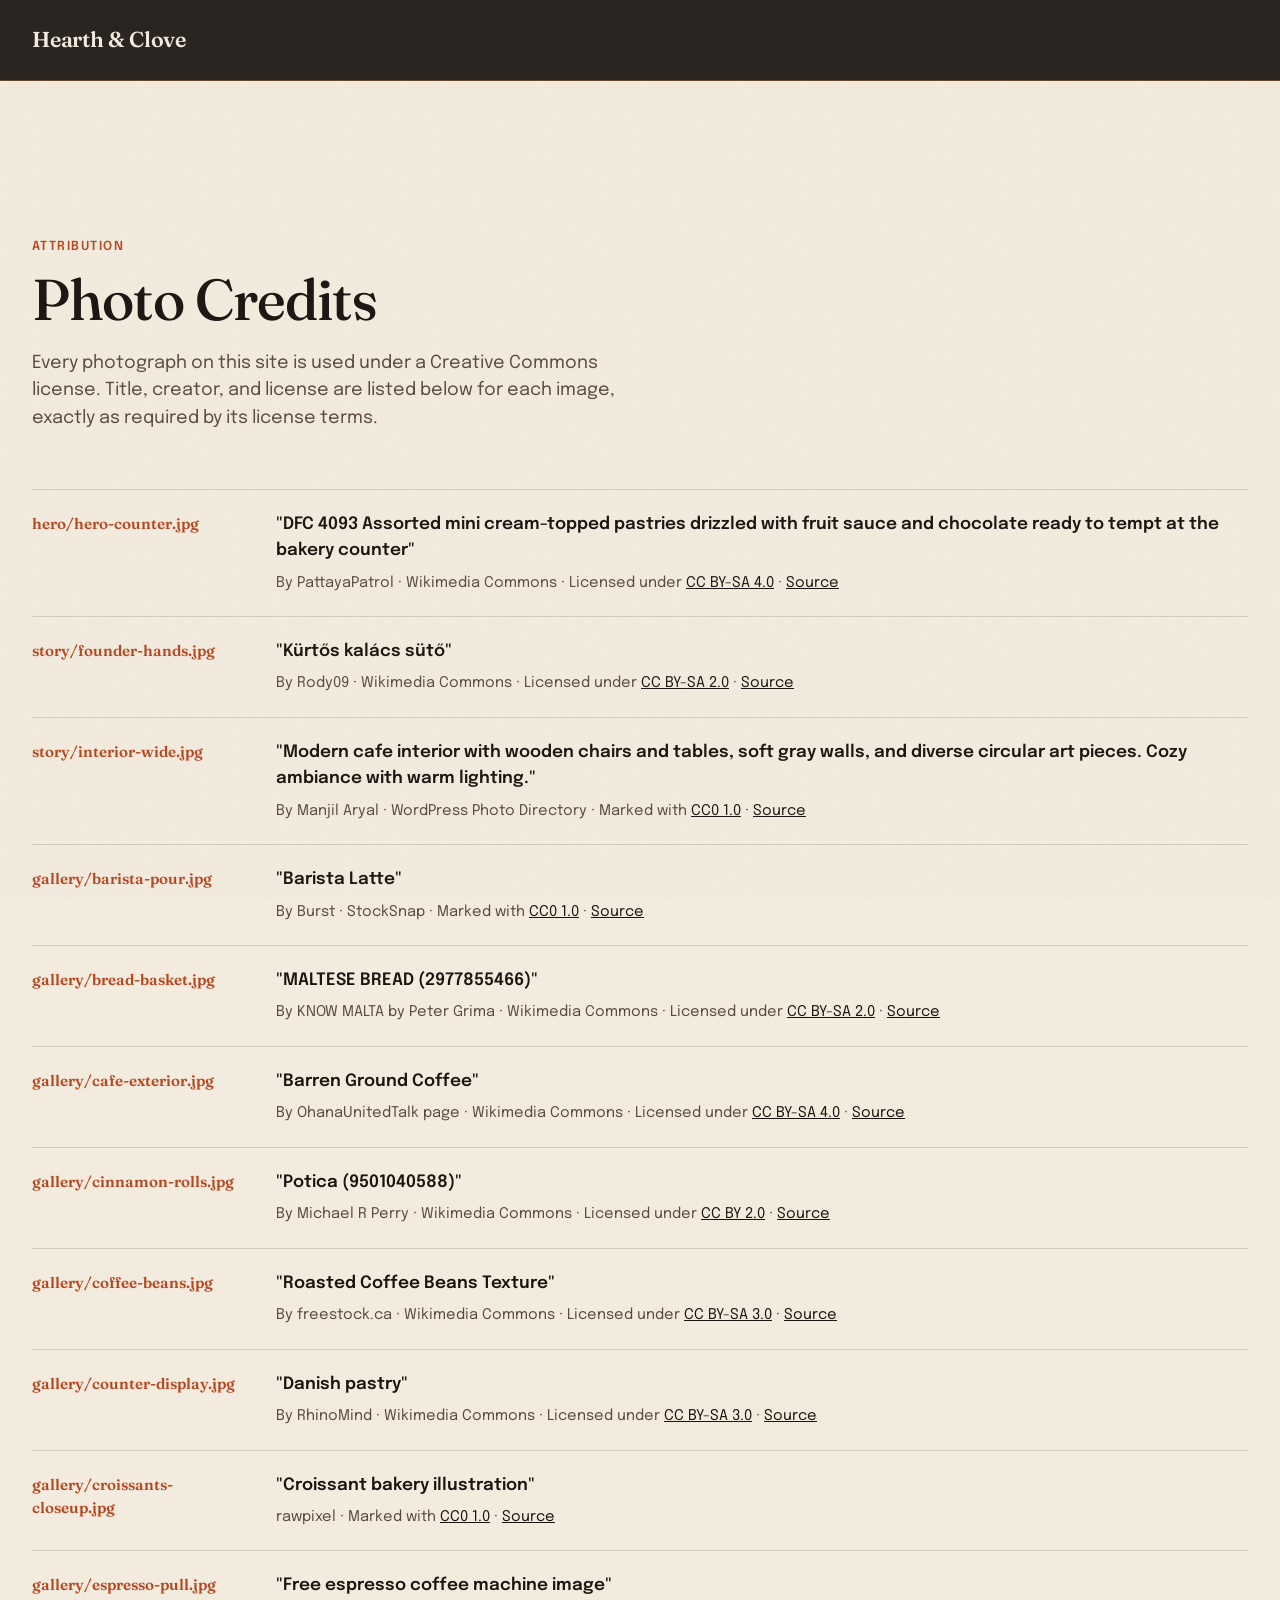
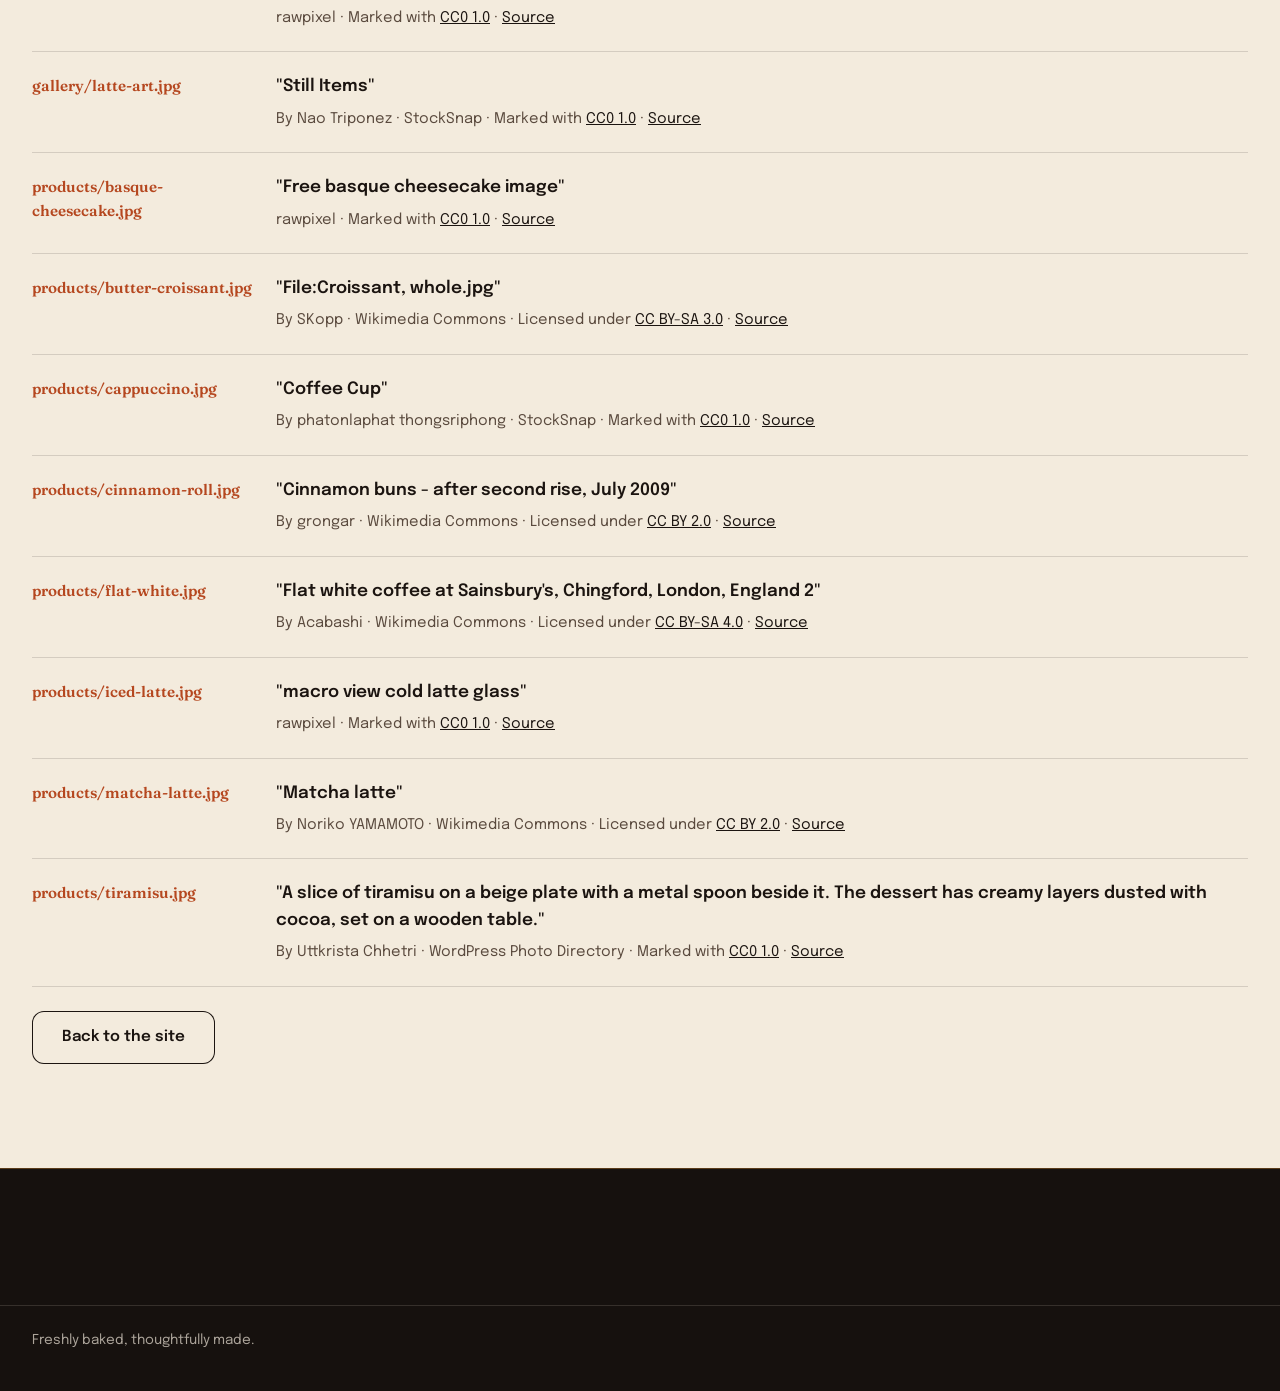
==== commit b3c5e190: "Restyle to dark-roast palette, wider layout, richer motion Replaces the pale sand/oat palette with a" ====
--- a/credits.html
+++ b/credits.html
@@ -5,17 +5,17 @@
 <meta name="viewport" content="width=device-width, initial-scale=1, viewport-fit=cover">
 <title>Photo Credits — Hearth & Clove</title>
 <meta name="description" content="Attribution for every photograph used on the Hearth & Clove website, with source, creator and license.">
-<meta name="theme-color" media="(prefers-color-scheme: light)" content="#EFE4CB">
-<meta name="theme-color" media="(prefers-color-scheme: dark)" content="#EFE4CB">
-<meta name="color-scheme" content="light">
+<meta name="theme-color" media="(prefers-color-scheme: light)" content="#F3EBDD">
+<meta name="theme-color" media="(prefers-color-scheme: dark)" content="#16110E">
+<meta name="color-scheme" content="light dark">
 <link rel="preconnect" href="https://fonts.googleapis.com">
 <link rel="preconnect" href="https://fonts.gstatic.com" crossorigin>
 <link href="https://fonts.googleapis.com/css2?family=Fraunces:opsz,wght@9..144,400;9..144,500;9..144,600&family=Epilogue:wght@400;500;600;700&display=swap" rel="stylesheet">
 <link rel="stylesheet" href="assets/css/style.css">
 <style>
-  .credits-list { display: flex; flex-direction: column; gap: 0; margin-top: 32px; border-top: 1px solid rgba(55,42,30,0.12); }
-  .credit-row { display: grid; grid-template-columns: 220px 1fr; gap: 24px; padding: 22px 0; border-bottom: 1px solid rgba(55,42,30,0.12); }
-  .credit-row__path { font-family: var(--font-display); font-weight: 600; color: var(--color-terracotta); font-size: 0.95rem; word-break: break-word; }
+  .credits-list { display: flex; flex-direction: column; gap: 0; margin-top: 32px; border-top: 1px solid var(--line-light); }
+  .credit-row { display: grid; grid-template-columns: 220px 1fr; gap: 24px; padding: 22px 0; border-bottom: 1px solid var(--line-light); }
+  .credit-row__path { font-family: var(--font-display); font-weight: 600; color: var(--color-rust); font-size: 0.95rem; word-break: break-word; }
   .credit-row__title { font-weight: 600; }
   .credit-row__meta { margin-top: 6px; color: var(--color-ink-soft); font-size: 0.92rem; line-height: 1.6; }
   .credit-row__meta a { color: var(--color-ink); text-decoration: underline; }
@@ -26,7 +26,7 @@
 </style>
 </head>
 <body>
-<nav class="nav">
+<nav class="nav is-scrolled">
   <div class="container nav__row">
     <a href="index.html" class="wordmark">Hearth &amp; Clove</a>
   </div>
--- a/assets/css/style.css
+++ b/assets/css/style.css
@@ -1,24 +1,43 @@
 /* ==========================================================================
-   Hearth & Clove — stylesheet
+   Hearth & Clove — stylesheet ("dark roast" editorial)
    Plain CSS, no framework. Organized top to bottom:
-   tokens → base/reset → texture → layout → nav → buttons → components → sections → footer → utilities → media queries
+   tokens → base/reset → texture → layout → nav → buttons → components → sections → footer → media queries
+   Motion rules: transform / opacity / clip-path only, custom curves, hover inside
+   (hover: hover) and (pointer: fine), reduced-motion keeps fades and strips transforms.
    ========================================================================== */
 
 /* ---------- Tokens ---------- */
 :root {
-  --color-bg: #EFE4CB;
-  --color-bg-alt: #E4D6B4;
-  --color-surface: #F8F1E0;
-  --color-ink: #372A1E;
-  --color-ink-soft: #5C4A38;
-  --color-coffee: #4A3222;
-  --color-terracotta: #C1602E;
-  --color-sage: #7C8A63;
-  --color-rose: #C48B7E;
+  --color-espresso: #16110E;
+  --color-roast: #241A14;
+  --color-ivory: #F3EBDD;
+  --color-parchment: #E9DDC7;
+  --color-ink: #1B1410;
+  --color-ink-soft: #5A4A3E;
+  --color-cream-text: #F3EBDD;
+  --color-cream-soft: rgba(243,235,221,0.68);
+  --color-caramel: #D98B2B;
+  --color-caramel-deep: #B86E1A;
+  --color-rust: #B5471F;
+  --color-moss: #56633F;
+
+  --line-light: rgba(27,20,16,0.14);
+  --line-dark: rgba(243,235,221,0.14);
+  --caramel-line: rgba(217,139,43,0.35);
+  --photo-glow: 0 30px 60px -30px rgba(217,139,43,0.35);
+
+  /* per-surface roles — light (ivory) is the default, .section-dark / .section-parchment override */
+  --surface: var(--color-ivory);
+  --surface-card: var(--color-parchment);
+  --text: var(--color-ink);
+  --text-soft: var(--color-ink-soft);
+  --accent-text: var(--color-rust);
+  --line: var(--line-light);
 
   --radius-sm: 12px;
   --radius-md: 20px;
   --radius-lg: 32px;
+  --radius-photo: 24px;
 
   --ease-out: cubic-bezier(0.23, 1, 0.32, 1);
   --ease-in-out: cubic-bezier(0.77, 0, 0.175, 1);
@@ -27,14 +46,11 @@
   --font-display: "Fraunces", Georgia, serif;
   --font-body: "Epilogue", -apple-system, BlinkMacSystemFont, "Segoe UI", sans-serif;
 
-  --container: 1180px;
-  --nav-height: 76px;
-
-  color-scheme: light;
-}
-
-@media (prefers-color-scheme: dark) {
-  :root { color-scheme: light; } /* brand is a warm light palette by design; no dark variant */
+  --container: 1440px;
+  --gutter: 32px;
+  --nav-height: 80px;
+
+  color-scheme: light dark; /* surfaces are brand-colored and set explicitly; the OS theme is not consulted */
 }
 
 /* ---------- Reset ---------- */
@@ -47,11 +63,11 @@
   scroll-behavior: smooth;
 }
 body {
-  background: var(--color-bg);
-  color: var(--color-ink);
+  background: var(--color-ivory);
+  color: var(--text);
   font-family: var(--font-body);
-  font-size: 16px;
-  line-height: 1.5;
+  font-size: 17px;
+  line-height: 1.55;
   overscroll-behavior: none;
   position: relative;
   min-height: 100dvh;
@@ -60,17 +76,16 @@
 a { color: inherit; }
 button { font: inherit; color: inherit; background: none; border: none; cursor: pointer; }
 ul { margin: 0; padding: 0; list-style: none; }
-h1, h2, h3, h4, p, figure { margin: 0; }
+h1, h2, h3, h4, p, figure, blockquote { margin: 0; }
 input, textarea, select {
   font: inherit;
   font-size: 16px; /* prevents iOS zoom-on-focus */
   color: var(--color-ink);
+  background: var(--color-ivory);
 }
 
 /* touch/press baseline */
-button, a, [role="button"], .tappable {
-  touch-action: manipulation;
-}
+button, a, [role="button"], .tappable { touch-action: manipulation; }
 button, [role="button"], .tab-label, .chip, .cart-qty__btn {
   user-select: none;
   -webkit-user-select: none;
@@ -80,62 +95,103 @@
 h1, h2, h3, h4 {
   font-family: var(--font-display);
   font-weight: 500;
-  color: var(--color-ink);
-  line-height: 1.12;
-  letter-spacing: -0.01em;
+  color: var(--text);
+  line-height: 1.08;
+  letter-spacing: -0.015em;
 }
 em, .accent-italic { font-style: italic; font-family: var(--font-display); }
 
 .eyebrow {
   font-family: var(--font-body);
   font-weight: 600;
-  font-size: 0.8rem;
-  letter-spacing: 0.06em;
-  color: var(--color-terracotta);
-  text-transform: none;
-}
-
-/* ---------- Grain texture overlay ---------- */
+  font-size: 0.78rem;
+  letter-spacing: 0.12em;
+  text-transform: uppercase;
+  color: var(--accent-text);
+}
+/* editorial ordinal inside section h2s: "01 — Title" */
+.ordinal {
+  display: flex;
+  align-items: center;
+  gap: 14px;
+  font-family: var(--font-display);
+  font-style: italic;
+  font-weight: 400;
+  font-size: 1.1rem;
+  letter-spacing: 0.02em;
+  color: var(--accent-text);
+  margin-bottom: 14px;
+}
+.ordinal::after { content: ""; width: 48px; height: 1px; background: currentColor; opacity: 0.7; }
+
+/* ---------- Grain texture overlay (works on dark and light — desaturated noise, no blend) ---------- */
 body::before {
   content: "";
   position: fixed;
   inset: 0;
   z-index: 999;
   pointer-events: none;
-  opacity: 0.035;
-  mix-blend-mode: overlay;
-  background-image: url("data:image/svg+xml,%3Csvg xmlns='http://www.w3.org/2000/svg' width='200' height='200'%3E%3Cfilter id='n'%3E%3CfeTurbulence type='fractalNoise' baseFrequency='0.85' numOctaves='2' stitchTiles='stitch'/%3E%3C/filter%3E%3Crect width='100%25' height='100%25' filter='url(%23n)'/%3E%3C/svg%3E");
-}
-
-/* ---------- Deckle-edge divider ---------- */
+  opacity: 0.04;
+  background-image: url("data:image/svg+xml,%3Csvg xmlns='http://www.w3.org/2000/svg' width='200' height='200'%3E%3Cfilter id='n'%3E%3CfeTurbulence type='fractalNoise' baseFrequency='0.85' numOctaves='2' stitchTiles='stitch'/%3E%3CfeColorMatrix type='saturate' values='0'/%3E%3C/filter%3E%3Crect width='100%25' height='100%25' filter='url(%23n)'/%3E%3C/svg%3E");
+}
+
+/* ---------- Scroll progress ---------- */
+.scroll-progress {
+  position: fixed;
+  top: 0; left: 0;
+  width: 100%;
+  height: 2px;
+  z-index: 120;
+  background: var(--color-caramel);
+  transform: scaleX(0);
+  transform-origin: left;
+  pointer-events: none;
+}
+
+/* ---------- Deckle-edge divider ----------
+   Sits between two sections: background = section above, path fill = section below.
+   The inner wrapper is taller than the strip so the ±12px parallax never shows a gap. */
 .deckle {
   --deckle-h: 28px;
-  height: var(--deckle-h);
+  position: relative;
+  height: calc(var(--deckle-h) + 24px);
   width: 100%;
   overflow: hidden;
   line-height: 0;
-}
-.deckle svg { width: 100%; height: 100%; display: block; }
-.deckle path { fill: var(--deckle-fill, var(--color-bg)); }
-.deckle--flip svg { transform: scaleY(-1); }
+  background: var(--deckle-bg, var(--color-espresso));
+}
+.deckle__inner { position: absolute; left: 0; right: 0; top: 12px; will-change: transform; }
+.deckle svg { width: 100%; height: var(--deckle-h); display: block; }
+.deckle__inner::after { content: ""; display: block; height: 40px; background: var(--deckle-fill, var(--color-ivory)); }
+.deckle path { fill: var(--deckle-fill, var(--color-ivory)); }
+.deckle--dark-to-light { --deckle-bg: var(--color-espresso); --deckle-fill: var(--color-ivory); }
+.deckle--light-to-dark { --deckle-bg: var(--color-ivory); --deckle-fill: var(--color-espresso); }
 
 /* ---------- Layout ---------- */
 .container {
   max-width: var(--container);
   margin: 0 auto;
-  padding-inline: 20px;
-}
-section { padding-block: 72px; }
-.section-alt { background: var(--color-bg-alt); }
-.section-coffee { background: var(--color-coffee); color: var(--color-surface); }
-.section-coffee .eyebrow { color: var(--color-rose); }
-.section-head {
-  max-width: 640px;
-  margin-bottom: 40px;
-}
-.section-head h2 { font-size: clamp(1.9rem, 3.6vw, 2.6rem); margin-top: 8px; }
-.section-head p { color: var(--color-ink-soft); margin-top: 12px; font-size: 1.05rem; }
-.section-coffee .section-head p { color: #D8C8B4; }
+  padding-inline: var(--gutter);
+}
+.bleed { padding-inline: var(--gutter); } /* full-bleed rows: edge to edge, gutter only */
+section { padding-block: 104px; background: var(--surface); color: var(--text); }
+.section-dark {
+  --surface: var(--color-espresso);
+  --surface-card: var(--color-roast);
+  --text: var(--color-cream-text);
+  --text-soft: var(--color-cream-soft);
+  --accent-text: var(--color-caramel);
+  --line: var(--line-dark);
+}
+.section-parchment {
+  --surface: var(--color-parchment);
+  --surface-card: var(--color-ivory);
+  --accent-text: var(--color-moss);
+}
+.section-head { max-width: 760px; margin-bottom: 56px; }
+.section-head h2 { font-size: clamp(2.2rem, 4.5vw, 4.2rem); margin-top: 10px; }
+.section-head p { color: var(--text-soft); margin-top: 18px; font-size: 1.12rem; max-width: 60ch; }
+.two-col { display: grid; grid-template-columns: 1fr 1fr; gap: 64px; align-items: start; }
 
 /* ---------- Buttons ---------- */
 .btn {
@@ -143,51 +199,47 @@
   align-items: center;
   justify-content: center;
   gap: 8px;
-  padding: 14px 28px;
+  padding: 15px 30px;
   border-radius: var(--radius-sm);
   font-weight: 600;
   font-size: 0.95rem;
-  transition: transform 140ms var(--ease-out), background 140ms var(--ease-out), color 140ms var(--ease-out), box-shadow 140ms var(--ease-out);
+  text-decoration: none;
+  transition: transform 120ms var(--ease-out), background-color 140ms var(--ease-out), color 140ms var(--ease-out), box-shadow 140ms var(--ease-out);
   touch-action: manipulation;
   user-select: none;
   -webkit-user-select: none;
 }
 .btn:active { transform: scale(0.97); }
-.btn-primary { background: var(--color-terracotta); color: var(--color-surface); }
-@media (hover: hover) and (pointer: fine) {
-  .btn-primary:hover { background: #a94f24; }
-}
-.btn-secondary { background: transparent; color: var(--color-ink); box-shadow: inset 0 0 0 1.5px var(--color-ink); }
-@media (hover: hover) and (pointer: fine) {
-  .btn-secondary:hover { background: var(--color-ink); color: var(--color-bg); }
-}
-.section-coffee .btn-secondary { box-shadow: inset 0 0 0 1.5px var(--color-surface); color: var(--color-surface); }
-@media (hover: hover) and (pointer: fine) {
-  .section-coffee .btn-secondary:hover { background: var(--color-surface); color: var(--color-coffee); }
-}
-.btn-ghost {
-  padding: 10px 18px;
-  border-radius: var(--radius-sm);
-  font-weight: 600;
-  color: var(--color-terracotta);
-}
+.btn-primary { background: var(--color-caramel); color: var(--color-espresso); }
+.btn-secondary { background: transparent; color: var(--text); box-shadow: inset 0 0 0 1px var(--text); }
 .btn-block { width: 100%; }
 .btn-sm { padding: 10px 18px; font-size: 0.88rem; }
 .btn:disabled { opacity: 0.6; cursor: default; }
+@media (hover: hover) and (pointer: fine) {
+  .btn-primary:hover { background: var(--color-caramel-deep); }
+  .btn-secondary:hover { background: var(--text); color: var(--surface); }
+}
 
 .icon { width: 1em; height: 1em; stroke: currentColor; fill: none; stroke-width: 1.6; stroke-linecap: round; stroke-linejoin: round; flex-shrink: 0; }
 .icon-lg { width: 28px; height: 28px; }
 
-/* ---------- Nav ---------- */
+/* ---------- Nav ----------
+   Transparent over the hero; .is-scrolled (JS, >40px) turns it espresso with a caramel rule. */
 .nav {
   position: sticky;
   top: 0;
   z-index: 100;
-  background: rgba(239, 228, 203, 0.9);
-  backdrop-filter: blur(10px);
-  -webkit-backdrop-filter: blur(10px);
-  border-bottom: 1px solid rgba(55, 42, 30, 0.08);
+  color: var(--color-cream-text);
+  background-color: rgba(22,17,14,0);
+  border-bottom: 1px solid rgba(217,139,43,0);
   padding-top: env(safe-area-inset-top);
+  transition: background-color 250ms var(--ease-out), border-color 250ms var(--ease-out), backdrop-filter 250ms var(--ease-out);
+}
+.nav.is-scrolled {
+  background-color: rgba(22,17,14,0.92);
+  border-bottom-color: var(--caramel-line);
+  backdrop-filter: blur(12px);
+  -webkit-backdrop-filter: blur(12px);
 }
 .nav__row {
   height: var(--nav-height);
@@ -199,30 +251,33 @@
 .wordmark {
   font-family: var(--font-display);
   font-weight: 600;
-  font-size: 1.3rem;
+  font-size: 1.35rem;
   letter-spacing: -0.01em;
   display: flex;
   align-items: center;
   gap: 8px;
-}
-.wordmark .icon { color: var(--color-terracotta); width: 22px; height: 22px; }
-.nav__links {
-  display: flex;
-  align-items: center;
-  gap: 30px;
-  list-style: none;
-}
+  text-decoration: none;
+}
+.wordmark .icon { color: var(--color-caramel); width: 22px; height: 22px; }
+.nav__links { display: flex; align-items: center; gap: 34px; }
 .nav__links a {
   font-weight: 500;
   font-size: 0.96rem;
   text-decoration: none;
-  padding: 6px 2px;
+  padding: 6px 0;
   position: relative;
 }
-@media (hover: hover) and (pointer: fine) {
-  .nav__links a:hover { color: var(--color-terracotta); }
-}
-.nav__cta { display: flex; align-items: center; gap: 14px; }
+.nav__links a::after {
+  content: "";
+  position: absolute;
+  left: 0; right: 0; bottom: 0;
+  height: 1.5px;
+  background: var(--color-caramel);
+  transform: scaleX(0);
+  transform-origin: left;
+  transition: transform 250ms var(--ease-out);
+}
+.nav__cta { display: flex; align-items: center; gap: 12px; }
 .cart-btn {
   position: relative;
   display: inline-flex;
@@ -231,12 +286,9 @@
   width: 44px;
   height: 44px;
   border-radius: var(--radius-sm);
-  transition: transform 140ms var(--ease-out), background 140ms var(--ease-out);
+  transition: transform 120ms var(--ease-out), background-color 140ms var(--ease-out);
 }
 .cart-btn:active { transform: scale(0.94); }
-@media (hover: hover) and (pointer: fine) {
-  .cart-btn:hover { background: rgba(55,42,30,0.06); }
-}
 .cart-badge {
   position: absolute;
   top: 2px;
@@ -245,8 +297,8 @@
   height: 18px;
   padding: 0 4px;
   border-radius: 999px;
-  background: var(--color-terracotta);
-  color: var(--color-surface);
+  background: var(--color-caramel);
+  color: var(--color-espresso);
   font-size: 0.68rem;
   font-weight: 700;
   display: flex;
@@ -254,7 +306,12 @@
   justify-content: center;
   transition: transform 160ms var(--ease-out);
 }
+.cart-badge.is-pop { transform: scale(1.18); }
 .cart-badge[hidden] { display: none; }
+@media (hover: hover) and (pointer: fine) {
+  .nav__links a:hover::after { transform: scaleX(1); }
+  .cart-btn:hover { background-color: rgba(243,235,221,0.1); }
+}
 
 .nav-toggle-input { position: absolute; opacity: 0; pointer-events: none; }
 .nav-toggle-label {
@@ -264,19 +321,15 @@
   border-radius: var(--radius-sm);
   align-items: center;
   justify-content: center;
+  transition: transform 120ms var(--ease-out);
 }
 .nav-toggle-label:active { transform: scale(0.94); }
 
-.nav-drawer {
-  position: fixed;
+.nav-drawer { position: fixed; inset: 0; z-index: 99; visibility: hidden; }
+.nav-drawer__scrim {
+  position: absolute;
   inset: 0;
-  z-index: 99;
-  visibility: hidden;
-}
-.nav-drawer__scrim {
-  position: absolute;
-  inset: 0;
-  background: rgba(55, 42, 30, 0.4);
+  background: rgba(22,17,14,0.55);
   opacity: 0;
   transition: opacity 300ms var(--ease-drawer);
 }
@@ -285,8 +338,10 @@
   top: 0;
   right: 0;
   height: 100%;
-  width: min(320px, 84vw);
-  background: var(--color-surface);
+  width: min(340px, 86vw);
+  background: var(--color-espresso);
+  color: var(--color-cream-text);
+  border-left: 1px solid var(--caramel-line);
   padding: calc(20px + env(safe-area-inset-top)) 24px 24px;
   transform: translateX(100%);
   transition: transform 320ms var(--ease-drawer);
@@ -295,22 +350,21 @@
   gap: 4px;
   contain: layout;
 }
-.nav-toggle-input:checked ~ .nav-drawer {
-  visibility: visible;
-}
+.nav-toggle-input:checked ~ .nav-drawer { visibility: visible; }
 .nav-toggle-input:checked ~ .nav-drawer .nav-drawer__scrim { opacity: 1; }
 .nav-toggle-input:checked ~ .nav-drawer .nav-drawer__panel { transform: translateX(0); }
-.nav-drawer__close { align-self: flex-end; width: 44px; height: 44px; display: flex; align-items: center; justify-content: center; border-radius: var(--radius-sm); }
+.nav-drawer__close { align-self: flex-end; width: 44px; height: 44px; display: flex; align-items: center; justify-content: center; border-radius: var(--radius-sm); transition: transform 120ms var(--ease-out); }
+.nav-drawer__close:active { transform: scale(0.94); }
 .nav-drawer__links { display: flex; flex-direction: column; margin-top: 12px; }
 .nav-drawer__links a {
   display: block;
-  padding: 16px 4px;
+  padding: 18px 4px;
   font-family: var(--font-display);
-  font-size: 1.3rem;
+  font-size: 1.6rem;
   text-decoration: none;
-  border-bottom: 1px solid rgba(55,42,30,0.08);
-}
-.nav-drawer__cta { margin-top: 20px; }
+  border-bottom: 1px solid var(--line-dark);
+}
+.nav-drawer__cta { margin-top: 24px; }
 
 @media (max-width: 768px) {
   .nav__links { display: none; }
@@ -323,48 +377,95 @@
   min-height: 100svh;
   display: flex;
   align-items: flex-end;
-  color: var(--color-surface);
+  background: var(--color-espresso);
+  color: var(--color-cream-text);
   overflow: hidden;
+  margin-top: calc(-1 * (var(--nav-height) + env(safe-area-inset-top))); /* sits under the transparent nav */
+  padding-block: 0;
 }
 .hero__media { position: absolute; inset: 0; z-index: 0; }
-.hero__media img { width: 100%; height: 100%; object-fit: cover; }
+.hero__media img {
+  width: 100%;
+  height: 100%;
+  object-fit: cover;
+  transform-origin: center;
+  animation: hero-breathe 18s var(--ease-in-out) infinite alternate;
+}
+@keyframes hero-breathe { from { transform: scale(1); } to { transform: scale(1.06); } }
 .hero__scrim {
   position: absolute;
   inset: 0;
-  background: linear-gradient(180deg, rgba(55,32,20,0.15) 0%, rgba(38,24,14,0.78) 88%);
+  background: linear-gradient(180deg, rgba(22,17,14,0.25) 0%, rgba(22,17,14,0.1) 35%, rgba(22,17,14,0.88) 92%);
 }
 .hero__content {
   position: relative;
   z-index: 1;
-  padding-bottom: 72px;
-  padding-top: calc(var(--nav-height) + 40px);
+  padding-bottom: 88px;
+  padding-top: calc(var(--nav-height) + 80px);
   width: 100%;
 }
 .hero__content h1 {
-  font-size: clamp(2.6rem, 6.5vw, 4.6rem);
-  color: var(--color-surface);
-  max-width: 15ch;
-}
+  font-size: clamp(3rem, 7vw, 7.5rem);
+  color: var(--color-cream-text);
+  max-width: 14ch;
+  line-height: 0.98;
+  letter-spacing: -0.03em;
+}
+.hero__word { display: inline-block; animation: rise-in 600ms var(--ease-out) both; animation-delay: calc(var(--d, 0) * 1ms); }
+.hero-in { animation: rise-in 600ms var(--ease-out) both; animation-delay: calc(var(--d, 0) * 1ms); }
+@keyframes rise-in { from { opacity: 0; transform: translateY(24px); } to { opacity: 1; transform: translateY(0); } }
 .hero__sub {
-  margin-top: 20px;
-  font-size: clamp(1.05rem, 2vw, 1.25rem);
-  max-width: 46ch;
-  color: #EFE2D2;
-}
-.hero__actions { display: flex; gap: 14px; flex-wrap: wrap; margin-top: 32px; }
+  margin-top: 28px;
+  font-size: clamp(1.1rem, 2vw, 1.4rem);
+  max-width: 48ch;
+  color: var(--color-cream-soft);
+}
+.hero__actions { display: flex; gap: 14px; flex-wrap: wrap; margin-top: 36px; }
+.hero .btn-secondary { color: var(--color-cream-text); box-shadow: inset 0 0 0 1px var(--color-cream-text); }
 .hero__info {
-  margin-top: 36px;
-  font-size: 0.9rem;
-  color: #D9C9B4;
+  margin-top: 40px;
+  font-size: 0.92rem;
+  color: var(--color-cream-soft);
   display: flex;
   align-items: center;
   gap: 8px;
+}
+.hero__info .icon { color: var(--color-caramel); }
+@media (hover: hover) and (pointer: fine) {
+  .hero .btn-secondary:hover { background: var(--color-cream-text); color: var(--color-espresso); }
+}
+
+/* ---------- Marquee ---------- */
+.marquee {
+  background: var(--color-espresso);
+  border-block: 1px solid var(--caramel-line);
+  overflow: hidden;
+  padding-block: 18px;
+}
+.marquee__track {
+  display: flex;
+  width: max-content;
+  animation: marquee 40s linear infinite; /* constant motion — linear is correct here */
+}
+.marquee__track > span {
+  white-space: nowrap;
+  padding-inline: 12px;
+  font-family: var(--font-display);
+  font-style: italic;
+  font-weight: 400;
+  font-size: clamp(1.15rem, 1.8vw, 1.6rem);
+  color: var(--color-caramel);
+  letter-spacing: 0.01em;
+}
+@keyframes marquee { from { transform: translateX(0); } to { transform: translateX(-50%); } }
+@media (hover: hover) and (pointer: fine) {
+  .marquee:hover .marquee__track { animation-play-state: paused; }
 }
 
 /* ---------- Reveal-on-scroll ---------- */
 .reveal {
   opacity: 0;
-  transform: translateY(14px);
+  transform: translateY(16px);
   transition: opacity 500ms var(--ease-out), transform 500ms var(--ease-out);
 }
 .reveal.is-visible { opacity: 1; transform: translateY(0); }
@@ -374,140 +475,178 @@
   transition: opacity 550ms var(--ease-out), transform 550ms var(--ease-out);
 }
 .reveal-rise.is-visible { opacity: 1; transform: scale(1); }
+/* clip-path text/image reveal (h2s, gallery) */
+.reveal-clip {
+  clip-path: inset(0 0 100% 0);
+  transform: translateY(18px);
+  transition: clip-path 500ms var(--ease-out), transform 500ms var(--ease-out);
+}
+.reveal-clip.is-visible { clip-path: inset(0 0 0 0); transform: translateY(0); }
+.section-head .reveal-clip { transition-delay: 80ms; }
+
+/* ---------- Photo treatment on dark: parchment inner border + caramel glow ---------- */
+.section-dark .special-card__media,
+.section-dark .story__media,
+.gallery-item {
+  position: relative;
+  border-radius: var(--radius-photo);
+  overflow: hidden;
+  box-shadow: var(--photo-glow);
+}
+.section-dark .special-card__media::after,
+.section-dark .story__media::after,
+.gallery-item::after {
+  content: "";
+  position: absolute;
+  inset: 0;
+  z-index: 1;
+  border-radius: inherit;
+  box-shadow: inset 0 0 0 2px var(--color-parchment);
+  pointer-events: none;
+  transition: box-shadow 200ms var(--ease-out);
+}
 
 /* ---------- Product grid ---------- */
-.product-grid {
-  display: grid;
-  grid-template-columns: repeat(4, 1fr);
-  gap: 24px;
-}
+.product-grid { display: grid; grid-template-columns: 1fr; gap: 24px; }
+.product-grid--two { max-width: 820px; }
 .product-card {
-  background: var(--color-surface);
+  background: var(--surface-card);
   border-radius: var(--radius-md);
   overflow: hidden;
   display: flex;
   flex-direction: column;
-}
-.product-card__media { position: relative; aspect-ratio: 4/3; overflow: hidden; border-radius: var(--radius-md) var(--radius-md) 0 0; }
+  transition: transform 400ms var(--ease-out);
+}
+.product-card__media { position: relative; aspect-ratio: 4/3; overflow: hidden; }
 .product-card__media img { width: 100%; height: 100%; object-fit: cover; transition: transform 500ms var(--ease-out); }
-@media (hover: hover) and (pointer: fine) {
-  .product-card:hover .product-card__media img { transform: scale(1.045); }
-}
 .product-card__tag {
   position: absolute;
   top: 12px;
   left: 12px;
-  background: var(--color-sage);
-  color: var(--color-surface);
+  background: var(--color-moss);
+  color: var(--color-ivory);
   font-size: 0.7rem;
   font-weight: 600;
   padding: 5px 10px;
   border-radius: 999px;
 }
-.product-card__body { padding: 18px 18px 20px; display: flex; flex-direction: column; gap: 8px; flex: 1; }
+.product-card__body { padding: 20px 20px 22px; display: flex; flex-direction: column; gap: 8px; flex: 1; }
 .product-card__row { display: flex; align-items: baseline; justify-content: space-between; gap: 8px; }
-.product-card__name { font-size: 1.12rem; }
-.product-card__price { font-weight: 600; color: var(--color-terracotta); white-space: nowrap; font-family: var(--font-display); }
-.product-card__desc { color: var(--color-ink-soft); font-size: 0.92rem; line-height: 1.5; flex: 1; }
+.product-card__name { font-size: 1.25rem; }
+.product-card__price { font-weight: 600; color: var(--text); white-space: nowrap; font-family: var(--font-display); font-size: 1.05rem; }
+.product-card__desc { color: var(--text-soft); font-size: 0.95rem; line-height: 1.5; flex: 1; }
+/* "Add to order" lives over the bottom edge of the image; always visible on touch,
+   slides up from the edge on hover (desktop). */
 .product-card__add {
-  margin-top: 6px;
+  position: absolute;
+  left: 12px; right: 12px; bottom: 12px;
+  z-index: 1;
   display: inline-flex;
   align-items: center;
   justify-content: center;
   gap: 8px;
-  padding: 11px 16px;
+  padding: 12px 16px;
   border-radius: var(--radius-sm);
-  background: var(--color-ink);
-  color: var(--color-bg);
+  background: var(--color-caramel);
+  color: var(--color-espresso);
   font-weight: 600;
   font-size: 0.88rem;
-  transition: transform 140ms var(--ease-out), background 140ms var(--ease-out);
-}
-.product-card__add:active { transform: scale(0.96); }
+  transition: transform 400ms var(--ease-out), opacity 300ms var(--ease-out), background-color 140ms var(--ease-out), color 140ms var(--ease-out);
+}
+.product-card__add:active { transform: scale(0.97); }
+.product-card__add.is-added { background: var(--color-moss); color: var(--color-ivory); }
 @media (hover: hover) and (pointer: fine) {
-  .product-card__add:hover { background: var(--color-terracotta); }
-}
-.product-card__add.is-added { background: var(--color-sage); }
-
-/* ---------- Daily specials strip ---------- */
-.specials-strip {
-  display: grid;
-  grid-template-columns: repeat(4, 1fr);
-  gap: 20px;
-}
-.special-card {
-  background: var(--color-surface);
-  border-radius: var(--radius-md);
-  overflow: hidden;
-  position: relative;
-}
-.special-card__media { aspect-ratio: 5/4; overflow: hidden; }
-.special-card__media img { width: 100%; height: 100%; object-fit: cover; }
-.special-card__body { padding: 16px 18px 20px; }
-.special-card__label {
-  display: inline-block;
-  font-size: 0.7rem;
-  font-weight: 700;
-  letter-spacing: 0.04em;
-  color: var(--color-terracotta);
-  margin-bottom: 6px;
-}
-.special-card__name { font-size: 1.08rem; }
-.special-card__price { color: var(--color-ink-soft); margin-top: 4px; font-size: 0.9rem; }
-.special-card--today {
-  grid-row: span 1;
-}
+  .product-card__add { transform: translateY(calc(100% + 16px)); opacity: 0; }
+  .product-card:hover .product-card__add,
+  .product-card:focus-within .product-card__add { transform: translateY(0); opacity: 1; }
+  .product-card:hover { transform: translateY(-4px); }
+  .product-card:hover .product-card__media img { transform: scale(1.04); }
+  .product-card__add:hover { background: var(--color-caramel-deep); }
+  .product-card__add.is-added:hover { background: var(--color-moss); }
+  .product-card:hover .product-card__add:active { transform: translateY(0) scale(0.97); }
+}
+
+/* ---------- Baked today strip (full-bleed, dark) ---------- */
+.specials-strip { display: grid; grid-template-columns: 1fr; gap: 24px; }
+.special-card { position: relative; }
+.special-card__media { aspect-ratio: 5/4; }
+.special-card__media img { width: 100%; height: 100%; object-fit: cover; transition: transform 500ms var(--ease-out); }
+.special-card__body { padding: 18px 4px 0; }
+.special-card__name { font-size: 1.3rem; }
+.special-card__price { color: var(--text-soft); margin-top: 6px; font-size: 0.95rem; }
 .special-card--today .special-card__media { aspect-ratio: 4/3; }
-.special-card--today .special-card__name { font-size: 1.35rem; }
+.special-card--today .special-card__name { font-size: 1.6rem; }
 .special-card--today::before {
   content: "Today's Special";
   position: absolute;
-  top: 14px;
-  left: 14px;
-  z-index: 1;
-  background: var(--color-terracotta);
-  color: var(--color-surface);
-  font-size: 0.7rem;
+  top: 16px;
+  left: 16px;
+  z-index: 2;
+  background: var(--color-rust);
+  color: var(--color-ivory);
+  font-size: 0.72rem;
   font-weight: 700;
-  padding: 6px 12px;
+  letter-spacing: 0.06em;
+  text-transform: uppercase;
+  padding: 7px 14px;
   border-radius: 999px;
 }
-.specials-note { margin-top: 28px; color: var(--color-ink-soft); font-size: 0.9rem; text-align: center; }
-
-/* ---------- Menu ---------- */
+.specials-note { margin-top: 36px; color: var(--text-soft); font-size: 0.92rem; text-align: center; font-family: var(--font-display); font-style: italic; }
+@media (hover: hover) and (pointer: fine) {
+  .special-card:hover .special-card__media img { transform: scale(1.04); }
+}
+
+/* ---------- Menu (two-column on desktop: sticky tabs left, items right) ---------- */
+.menu-layout { display: grid; grid-template-columns: 1fr; gap: 32px; }
 .menu-tabs {
-  display: flex;
-  flex-wrap: nowrap;
-  gap: 10px;
+  position: relative;
+  display: flex;
+  gap: 4px;
   overflow-x: auto;
-  padding-bottom: 6px;
-  margin-bottom: 32px;
+  border-bottom: 1px solid var(--line);
   touch-action: pan-x;
   scrollbar-width: none;
 }
 .menu-tabs::-webkit-scrollbar { display: none; }
 .tab-label {
   flex-shrink: 0;
-  padding: 11px 20px;
-  border-radius: 999px;
-  background: var(--color-surface);
-  color: var(--color-ink-soft);
+  padding: 12px 16px;
+  color: var(--text-soft);
   font-weight: 600;
-  font-size: 0.9rem;
-  transition: background 160ms var(--ease-out), color 160ms var(--ease-out), transform 140ms var(--ease-out);
-}
-.tab-label:active { transform: scale(0.96); }
+  font-size: 0.92rem;
+  white-space: nowrap;
+  transition: color 160ms var(--ease-out), transform 120ms var(--ease-out);
+}
+.tab-label:active { transform: scale(0.97); }
+.menu-tabs__indicator {
+  position: absolute;
+  left: 0; bottom: -1px;
+  width: 1px; height: 2px;
+  background: var(--color-caramel);
+  transform: translateX(var(--tab-x, 0px)) scaleX(var(--tab-w, 0));
+  transform-origin: left;
+  transition: transform 250ms var(--ease-out);
+  pointer-events: none;
+}
 .menu-radio { position: absolute; opacity: 0; pointer-events: none; }
-.menu-radio:checked + .tab-label { background: var(--color-ink); color: var(--color-bg); }
-.menu-radio:focus-visible + .tab-label { outline: 2px solid var(--color-terracotta); outline-offset: 2px; }
+.menu-radio:checked + .tab-label { color: var(--text); }
+.menu-radio:focus-visible + .tab-label { outline: 2px solid var(--color-caramel); outline-offset: 2px; }
+@media (hover: hover) and (pointer: fine) {
+  .tab-label:hover { color: var(--text); }
+}
 
 .menu-panels { display: grid; }
 .menu-panel {
   grid-area: 1 / 1 / 2 / 2;
   opacity: 0;
   pointer-events: none;
-  clip-path: inset(0 0 0 0);
   transition: opacity 260ms var(--ease-out);
+}
+.menu-item {
+  opacity: 0;
+  transform: translateY(8px);
+  transition: opacity 260ms var(--ease-out), transform 260ms var(--ease-out);
+  transition-delay: calc(var(--i, 0) * 30ms);
 }
 #tab-coffee:checked ~ .menu-panels [data-for="coffee"],
 #tab-iced:checked ~ .menu-panels [data-for="iced"],
@@ -516,76 +655,82 @@
 #tab-pastries:checked ~ .menu-panels [data-for="pastries"],
 #tab-cakes:checked ~ .menu-panels [data-for="cakes"],
 #tab-breakfast:checked ~ .menu-panels [data-for="breakfast"] { opacity: 1; pointer-events: auto; }
-
-.menu-list {
-  display: grid;
-  grid-template-columns: 1fr 1fr;
-  gap: 4px 48px;
-}
+#tab-coffee:checked ~ .menu-panels [data-for="coffee"] .menu-item,
+#tab-iced:checked ~ .menu-panels [data-for="iced"] .menu-item,
+#tab-matcha:checked ~ .menu-panels [data-for="matcha"] .menu-item,
+#tab-other:checked ~ .menu-panels [data-for="other"] .menu-item,
+#tab-pastries:checked ~ .menu-panels [data-for="pastries"] .menu-item,
+#tab-cakes:checked ~ .menu-panels [data-for="cakes"] .menu-item,
+#tab-breakfast:checked ~ .menu-panels [data-for="breakfast"] .menu-item { opacity: 1; transform: translateY(0); }
+
+.menu-list { display: grid; grid-template-columns: 1fr; gap: 0 56px; }
 .menu-item {
   display: flex;
   align-items: baseline;
-  justify-content: space-between;
-  gap: 12px;
-  padding: 13px 0;
-  border-bottom: 1px dashed rgba(55,42,30,0.15);
-}
-.menu-item__name { font-weight: 500; }
-.menu-item__price { color: var(--color-terracotta); font-family: var(--font-display); font-weight: 600; white-space: nowrap; }
-
-/* ---------- Story ---------- */
-.story {
-  display: grid;
-  grid-template-columns: 1fr 1fr;
-  gap: 56px;
-  align-items: center;
-}
-.story__media { border-radius: var(--radius-lg); overflow: hidden; aspect-ratio: 4/3; }
+  gap: 10px;
+  padding: 15px 0;
+  border-bottom: 1px solid var(--line);
+  font-size: 1.05rem;
+}
+/* classic dotted leader: name grows, its ::after fills the gap to the price */
+.menu-item__name { flex: 1; display: flex; align-items: baseline; gap: 10px; font-weight: 500; }
+.menu-item__name::after {
+  content: "";
+  flex: 1;
+  min-width: 24px;
+  border-bottom: 1.5px dotted rgba(27,20,16,0.35);
+  transform: translateY(-5px);
+}
+.menu-item__price { color: var(--text); font-family: var(--font-display); font-weight: 600; white-space: nowrap; text-align: right; }
+
+/* ---------- Story (dark, large image, pull-quote) ---------- */
+.story { display: grid; gap: 56px; }
+.story__media { aspect-ratio: 4/3; }
 .story__media img { width: 100%; height: 100%; object-fit: cover; }
 /* founder-hands.jpg is a wide source frame — crop tight and bottom-aligned
    so the shot reads as hands-at-work over the coals, not a face. */
-.story__media--hands { aspect-ratio: 12/5; align-self: center; }
+.story__media--hands { aspect-ratio: 21/9; }
 .story__media--hands img { object-position: center 100%; }
-.story__text h2 { font-size: clamp(1.9rem, 3.6vw, 2.6rem); }
-.story__text p { margin-top: 18px; color: var(--color-ink-soft); font-size: 1.03rem; line-height: 1.65; }
-.story__text p:first-of-type { margin-top: 22px; }
-.story__signoff { margin-top: 22px; font-family: var(--font-display); font-style: italic; color: var(--color-ink); font-size: 1.05rem; }
+.story__text { display: grid; grid-template-columns: 1fr; gap: 40px; align-items: start; }
+.story__text h2 { font-size: clamp(2.2rem, 4.5vw, 4.2rem); margin-top: 10px; }
+.story__body p { margin-top: 18px; color: var(--text-soft); font-size: 1.08rem; line-height: 1.7; }
+.story__body p:first-child { margin-top: 0; }
+.pull-quote {
+  margin-top: 36px;
+  padding-left: 24px;
+  border-left: 3px solid var(--color-caramel);
+  font-family: var(--font-display);
+  font-style: italic;
+  font-weight: 400;
+  font-size: clamp(1.4rem, 2.2vw, 2rem);
+  line-height: 1.3;
+  color: var(--text);
+  max-width: 24ch;
+}
+.story__signoff { margin-top: 24px; font-family: var(--font-display); font-style: italic; color: var(--color-caramel); font-size: 1.15rem; }
 
 /* ---------- Philosophy ---------- */
-.philosophy-grid {
-  display: grid;
-  grid-template-columns: repeat(4, 1fr);
-  gap: 22px;
-}
+.philosophy-grid { display: grid; grid-template-columns: 1fr; gap: 24px; }
 .philosophy-card {
-  background: var(--color-surface);
+  background: var(--surface-card);
   border-radius: var(--radius-md);
-  padding: 26px 22px;
-}
-.philosophy-card .icon { color: var(--color-sage); margin-bottom: 14px; }
-.philosophy-card h3 { font-size: 1.08rem; }
-.philosophy-card p { margin-top: 10px; color: var(--color-ink-soft); font-size: 0.92rem; line-height: 1.55; }
-
-/* ---------- Gallery ---------- */
-.gallery-grid {
-  display: grid;
-  grid-template-columns: repeat(4, 1fr);
-  grid-auto-rows: 160px;
-  gap: 14px;
-}
-.gallery-item {
-  position: relative;
-  overflow: hidden;
-  border-radius: var(--radius-md);
-  grid-column: span 1;
-  grid-row: span 1;
-}
+  padding: 32px 28px;
+}
+.philosophy-card .icon { color: var(--color-moss); margin-bottom: 18px; }
+.philosophy-card h3 { font-size: 1.3rem; }
+.philosophy-card p { margin-top: 12px; color: var(--text-soft); font-size: 0.96rem; line-height: 1.6; }
+
+/* ---------- Gallery (full-bleed, dark) ---------- */
+.gallery-grid { display: grid; grid-template-columns: repeat(2, 1fr); grid-auto-rows: 160px; gap: 16px; }
+.gallery-item { grid-column: span 1; grid-row: span 1; }
 .gallery-item.tall { grid-row: span 2; }
 .gallery-item.wide { grid-column: span 2; }
-.gallery-item img { width: 100%; height: 100%; object-fit: cover; transition: transform 450ms var(--ease-out); }
-.gallery-item button { position: absolute; inset: 0; width: 100%; height: 100%; }
+.gallery-item img { width: 100%; height: 100%; object-fit: cover; transition: transform 500ms var(--ease-out); }
+.gallery-item button { position: absolute; inset: 0; width: 100%; height: 100%; overflow: hidden; transition: transform 120ms var(--ease-out); }
+.gallery-item button:active { transform: scale(0.97); }
 @media (hover: hover) and (pointer: fine) {
-  .gallery-item:hover img { transform: scale(1.06); }
+  .gallery-item:hover img { transform: scale(1.05); }
+  .gallery-item:hover::after { box-shadow: inset 0 0 0 2px var(--color-caramel); }
 }
 
 .lightbox {
@@ -601,18 +746,18 @@
   padding: env(safe-area-inset-top) env(safe-area-inset-right) env(safe-area-inset-bottom) env(safe-area-inset-left);
 }
 .lightbox.is-open { visibility: visible; opacity: 1; transition: opacity 260ms var(--ease-out); }
-.lightbox__scrim { position: absolute; inset: 0; background: rgba(20, 14, 9, 0.88); }
+.lightbox__scrim { position: absolute; inset: 0; background: rgba(22,17,14,0.92); }
 .lightbox__figure {
   position: relative;
   z-index: 1;
-  max-width: min(90vw, 1100px);
+  max-width: min(92vw, 1280px);
   max-height: 84vh;
   transform: scale(0.97);
   transition: transform 280ms var(--ease-out);
 }
 .lightbox.is-open .lightbox__figure { transform: scale(1); }
-.lightbox__figure img { max-width: 100%; max-height: 84vh; border-radius: var(--radius-md); object-fit: contain; }
-.lightbox__caption { color: #EFE2D2; text-align: center; margin-top: 12px; font-size: 0.9rem; }
+.lightbox__figure img { max-width: 100%; max-height: 84vh; border-radius: var(--radius-photo); object-fit: contain; }
+.lightbox__caption { color: var(--color-cream-soft); text-align: center; margin-top: 12px; font-size: 0.95rem; font-family: var(--font-display); font-style: italic; }
 .lightbox__close, .lightbox__nav {
   position: absolute;
   z-index: 2;
@@ -622,91 +767,93 @@
   align-items: center;
   justify-content: center;
   border-radius: 999px;
-  background: rgba(248,241,224,0.12);
-  color: var(--color-surface);
-  transition: background 140ms var(--ease-out), transform 140ms var(--ease-out);
+  background: rgba(243,235,221,0.12);
+  color: var(--color-cream-text);
+  transition: background-color 140ms var(--ease-out), transform 120ms var(--ease-out);
 }
 .lightbox__close:active, .lightbox__nav:active { transform: scale(0.92); }
-@media (hover: hover) and (pointer: fine) {
-  .lightbox__close:hover, .lightbox__nav:hover { background: rgba(248,241,224,0.22); }
-}
 .lightbox__close { top: max(16px, env(safe-area-inset-top)); right: max(16px, env(safe-area-inset-right)); }
 .lightbox__nav--prev { left: 12px; top: 50%; transform: translateY(-50%); }
 .lightbox__nav--next { right: 12px; top: 50%; transform: translateY(-50%); }
 .lightbox__nav--prev:active { transform: translateY(-50%) scale(0.92); }
 .lightbox__nav--next:active { transform: translateY(-50%) scale(0.92); }
-
-/* ---------- Interior / slow down ---------- */
-.slowdown { display: grid; grid-template-columns: 0.9fr 1.1fr; gap: 56px; align-items: center; }
-.slowdown__media { border-radius: var(--radius-lg); overflow: hidden; aspect-ratio: 3/4; }
+@media (hover: hover) and (pointer: fine) {
+  .lightbox__close:hover, .lightbox__nav:hover { background: rgba(243,235,221,0.22); }
+}
+
+/* ---------- A place to slow down (full-bleed image, overlay text) ---------- */
+.slowdown {
+  position: relative;
+  min-height: 88vh;
+  display: flex;
+  align-items: flex-end;
+  overflow: hidden;
+  padding-block: 0;
+}
+.slowdown__media { position: absolute; inset: 0; z-index: 0; }
 .slowdown__media img { width: 100%; height: 100%; object-fit: cover; }
-.slowdown__text p { margin-top: 16px; color: #D8C8B4; font-size: 1.05rem; line-height: 1.65; }
+.slowdown__media::after {
+  content: "";
+  position: absolute;
+  inset: 0;
+  background: linear-gradient(180deg, rgba(22,17,14,0.2) 0%, rgba(22,17,14,0.35) 40%, rgba(22,17,14,0.92) 100%);
+}
+.slowdown .container { position: relative; z-index: 1; width: 100%; padding-block: 120px 96px; }
+.slowdown__text { max-width: 680px; }
+.slowdown__text h2 { font-size: clamp(2.2rem, 4.5vw, 4.2rem); margin-top: 10px; }
+.slowdown__text p { margin-top: 18px; color: var(--text-soft); font-size: 1.12rem; line-height: 1.7; }
 
 /* ---------- Visit us ---------- */
-.visit-grid { display: grid; grid-template-columns: 1fr 1fr; gap: 48px; }
-.visit-card {
-  background: var(--color-surface);
-  border-radius: var(--radius-lg);
-  padding: 36px;
-}
-.visit-row { display: flex; gap: 14px; padding: 14px 0; border-bottom: 1px solid rgba(55,42,30,0.08); }
+.visit-grid { display: grid; grid-template-columns: 1fr; gap: 40px; }
+.visit-card { background: var(--surface-card); border-radius: var(--radius-lg); padding: 40px; }
+.visit-row { display: flex; gap: 16px; padding: 16px 0; border-bottom: 1px solid var(--line); }
 .visit-row:last-of-type { border-bottom: none; }
-.visit-row .icon { color: var(--color-terracotta); margin-top: 3px; }
-.visit-row h4 { font-size: 0.95rem; }
-.visit-row p, .visit-row a { color: var(--color-ink-soft); font-size: 0.95rem; text-decoration: none; margin-top: 2px; }
-.visit-card .btn { margin-top: 20px; }
+.visit-row .icon { color: var(--color-rust); margin-top: 3px; }
+.visit-row h4 { font-size: 1.05rem; }
+.visit-row p, .visit-row a { color: var(--text-soft); font-size: 0.98rem; text-decoration: none; margin-top: 2px; }
+.visit-card .btn { margin-top: 24px; }
 .map-card {
   border-radius: var(--radius-lg);
   overflow: hidden;
   aspect-ratio: 4/3.2;
   position: relative;
-  background: var(--color-sage);
+  background: var(--color-moss);
+  min-height: 320px;
 }
 .map-card svg { width: 100%; height: 100%; display: block; }
-.map-pin { position: absolute; top: 50%; left: 50%; transform: translate(-50%, -100%); color: var(--color-terracotta); }
+.map-pin { position: absolute; top: 50%; left: 50%; transform: translate(-50%, -100%); color: var(--color-caramel); }
 
 /* ---------- Forms ---------- */
-.form-grid { display: grid; grid-template-columns: 1fr 1fr; gap: 18px 20px; }
+.form-grid { display: grid; grid-template-columns: 1fr; gap: 18px 20px; }
 .form-field { display: flex; flex-direction: column; gap: 7px; }
 .form-field.full { grid-column: 1 / -1; }
-.form-field label { font-size: 0.85rem; font-weight: 600; color: var(--color-ink-soft); }
+.form-field label { font-size: 0.85rem; font-weight: 600; color: var(--text-soft); }
 .form-field input, .form-field select, .form-field textarea {
-  padding: 13px 15px;
+  padding: 14px 16px;
   border-radius: var(--radius-sm);
-  border: 1.5px solid rgba(55,42,30,0.18);
-  background: var(--color-surface);
+  border: 1px solid var(--line-light);
+  background: var(--color-ivory);
   transition: border-color 140ms var(--ease-out);
 }
-.form-field input:focus, .form-field select:focus, .form-field textarea:focus {
-  outline: none;
-  border-color: var(--color-terracotta);
-}
-.form-field textarea { resize: vertical; min-height: 100px; }
-.form-field .error-msg { color: var(--color-terracotta); font-size: 0.8rem; min-height: 1em; }
-.form-field.has-error input, .form-field.has-error select, .form-field.has-error textarea { border-color: var(--color-terracotta); }
-.form-card {
-  background: var(--color-surface);
-  border-radius: var(--radius-lg);
-  padding: 36px;
-}
-.form-note { margin-top: 16px; font-size: 0.82rem; color: var(--color-ink-soft); }
-.two-col { display: grid; grid-template-columns: 1fr 1fr; gap: 40px; }
+.form-field input:focus, .form-field select:focus, .form-field textarea:focus { outline: none; border-color: var(--color-caramel-deep); }
+.form-field textarea { resize: vertical; min-height: 110px; }
+.form-field .error-msg { color: var(--color-rust); font-size: 0.8rem; min-height: 1em; }
+.form-field.has-error input, .form-field.has-error select, .form-field.has-error textarea { border-color: var(--color-rust); }
+.form-card { background: var(--surface-card); border-radius: var(--radius-lg); padding: 40px; }
+.section-parchment .form-field input, .section-parchment .form-field select, .section-parchment .form-field textarea { background: var(--color-parchment); }
+.form-note { margin-top: 16px; font-size: 0.82rem; color: var(--text-soft); }
 
 /* ---------- Cart drawer ---------- */
-.cart-drawer {
-  position: fixed;
-  inset: 0;
-  z-index: 150;
-  visibility: hidden;
-}
-.cart-drawer__scrim { position: absolute; inset: 0; background: rgba(55,42,30,0.4); opacity: 0; transition: opacity 300ms var(--ease-drawer); }
+.cart-drawer { position: fixed; inset: 0; z-index: 150; visibility: hidden; }
+.cart-drawer__scrim { position: absolute; inset: 0; background: rgba(22,17,14,0.55); opacity: 0; transition: opacity 300ms var(--ease-drawer); }
 .cart-drawer__panel {
   position: absolute;
   top: 0;
   right: 0;
   height: 100%;
-  width: min(420px, 100vw);
-  background: var(--color-bg);
+  width: min(440px, 100vw);
+  background: var(--color-ivory);
+  color: var(--color-ink);
   transform: translateX(100%);
   transition: transform 340ms var(--ease-drawer);
   display: flex;
@@ -717,39 +864,38 @@
 .cart-drawer.is-open { visibility: visible; }
 .cart-drawer.is-open .cart-drawer__scrim { opacity: 1; }
 .cart-drawer.is-open .cart-drawer__panel { transform: translateX(0); }
-@media (max-width: 560px) {
-  .cart-drawer__panel { width: 100%; }
-}
-.cart-drawer__head { display: flex; align-items: center; justify-content: space-between; padding: 20px 22px; border-bottom: 1px solid rgba(55,42,30,0.1); }
-.cart-drawer__head h2 { font-size: 1.3rem; }
-.cart-drawer__close { width: 40px; height: 40px; display: flex; align-items: center; justify-content: center; border-radius: var(--radius-sm); }
+@media (max-width: 560px) { .cart-drawer__panel { width: 100%; } }
+.cart-drawer__head { display: flex; align-items: center; justify-content: space-between; padding: 20px 24px; border-bottom: 1px solid var(--line-light); }
+.cart-drawer__head h2 { font-size: 1.5rem; }
+.cart-drawer__close { width: 40px; height: 40px; display: flex; align-items: center; justify-content: center; border-radius: var(--radius-sm); transition: transform 120ms var(--ease-out); }
 .cart-drawer__close:active { transform: scale(0.94); }
-.cart-drawer__body { flex: 1; overflow-y: auto; overscroll-behavior: contain; contain: layout; padding: 12px 22px; }
+.cart-drawer__body { flex: 1; overflow-y: auto; overscroll-behavior: contain; contain: layout; padding: 12px 24px; }
 .cart-drawer__empty { padding: 40px 0; text-align: center; color: var(--color-ink-soft); }
-.cart-line { display: flex; gap: 14px; padding: 16px 0; border-bottom: 1px solid rgba(55,42,30,0.08); }
+.cart-line { display: flex; gap: 14px; padding: 16px 0; border-bottom: 1px solid var(--line-light); }
 .cart-line img { width: 68px; height: 68px; border-radius: var(--radius-sm); object-fit: cover; flex-shrink: 0; }
 .cart-line__info { flex: 1; display: flex; flex-direction: column; gap: 6px; }
 .cart-line__top { display: flex; justify-content: space-between; gap: 8px; }
 .cart-line__name { font-weight: 500; font-size: 0.95rem; }
-.cart-line__price { font-size: 0.88rem; color: var(--color-ink-soft); font-family: var(--font-display); }
+.cart-line__price { font-size: 0.9rem; color: var(--color-ink); font-family: var(--font-display); font-weight: 600; }
 .cart-line__controls { display: flex; align-items: center; gap: 10px; }
-.cart-qty { display: flex; align-items: center; gap: 10px; background: var(--color-surface); border-radius: 999px; padding: 4px; }
+.cart-qty { display: flex; align-items: center; gap: 10px; background: var(--color-parchment); border-radius: 999px; padding: 4px; }
 .cart-qty__btn {
   width: 28px; height: 28px;
   display: flex; align-items: center; justify-content: center;
   border-radius: 999px;
-  background: var(--color-bg);
+  background: var(--color-ivory);
   transition: transform 120ms var(--ease-out);
 }
 .cart-qty__btn:active { transform: scale(0.9); }
-.cart-qty__val { min-width: 18px; text-align: center; font-weight: 600; font-size: 0.9rem; transition: transform 120ms var(--ease-out); }
-.cart-line__remove { font-size: 0.8rem; color: var(--color-terracotta); text-decoration: underline; align-self: flex-start; }
-.cart-drawer__foot { padding: 18px 22px calc(20px + env(safe-area-inset-bottom)); border-top: 1px solid rgba(55,42,30,0.1); display: flex; flex-direction: column; gap: 14px; }
+.cart-qty__val { min-width: 18px; text-align: center; font-weight: 600; font-size: 0.9rem; }
+.cart-line__remove { font-size: 0.8rem; color: var(--color-rust); text-decoration: underline; align-self: flex-start; transition: transform 120ms var(--ease-out); }
+.cart-line__remove:active { transform: scale(0.97); }
+.cart-drawer__foot { padding: 18px 24px calc(20px + env(safe-area-inset-bottom)); border-top: 1px solid var(--line-light); display: flex; flex-direction: column; gap: 14px; }
 .cart-subtotal { display: flex; justify-content: space-between; font-weight: 600; font-size: 1.05rem; }
-.cart-subtotal span:last-child { font-family: var(--font-display); color: var(--color-terracotta); }
+.cart-subtotal span:last-child { font-family: var(--font-display); font-size: 1.2rem; }
 .pickup-field { display: flex; flex-direction: column; gap: 6px; }
 .pickup-field label { font-size: 0.82rem; font-weight: 600; color: var(--color-ink-soft); }
-.pickup-field select { padding: 11px 13px; border-radius: var(--radius-sm); border: 1.5px solid rgba(55,42,30,0.18); background: var(--color-surface); }
+.pickup-field select { padding: 12px 14px; border-radius: var(--radius-sm); border: 1px solid var(--line-light); background: var(--color-parchment); }
 .cart-microcopy { font-size: 0.78rem; color: var(--color-ink-soft); text-align: center; }
 
 /* ---------- Toasts ---------- */
@@ -766,13 +912,14 @@
   pointer-events: none;
 }
 .toast {
-  background: var(--color-ink);
-  color: var(--color-bg);
+  background: var(--color-espresso);
+  color: var(--color-cream-text);
+  border-left: 3px solid var(--color-caramel);
   padding: 14px 22px;
   border-radius: var(--radius-sm);
   font-size: 0.92rem;
   font-weight: 500;
-  box-shadow: 0 12px 30px rgba(55,42,30,0.28);
+  box-shadow: 0 16px 40px rgba(22,17,14,0.35);
   opacity: 0;
   transform: translateY(16px);
   transition: opacity 240ms var(--ease-out), transform 240ms var(--ease-out);
@@ -782,82 +929,142 @@
 .toast.is-visible { opacity: 1; transform: translateY(0); }
 
 /* ---------- Footer ---------- */
-.footer { background: var(--color-coffee); color: #D9C9B4; padding-block: 64px 40px; }
-.footer__top { display: grid; grid-template-columns: 1.4fr 1fr 1fr 1fr; gap: 40px; }
-.footer .wordmark { color: var(--color-surface); }
-.footer .wordmark .icon { color: var(--color-rose); }
-.footer__desc { margin-top: 14px; font-size: 0.92rem; max-width: 32ch; color: #C9B79E; }
-.footer__social { display: flex; gap: 12px; margin-top: 18px; }
-.footer__social a { width: 38px; height: 38px; border-radius: 999px; background: rgba(248,241,224,0.08); display: flex; align-items: center; justify-content: center; transition: background 140ms var(--ease-out), transform 140ms var(--ease-out); }
+.footer {
+  background: var(--color-espresso);
+  color: var(--color-cream-soft);
+  padding-block: 80px 40px;
+  border-top: 1px solid var(--caramel-line);
+}
+.footer__mark {
+  font-family: var(--font-display);
+  font-weight: 500;
+  font-size: clamp(3rem, 8vw, 8rem);
+  line-height: 0.95;
+  letter-spacing: -0.03em;
+  color: var(--color-cream-text);
+  padding-bottom: 40px;
+  margin-bottom: 56px;
+  border-bottom: 1px solid var(--line-dark);
+}
+.footer__mark em { color: var(--color-caramel); font-style: italic; }
+.footer__top { display: grid; grid-template-columns: 1fr 1fr; gap: 40px; }
+.footer .wordmark { color: var(--color-cream-text); }
+.footer__desc { margin-top: 14px; font-size: 0.95rem; max-width: 34ch; }
+.footer__social { display: flex; gap: 12px; margin-top: 20px; }
+.footer__social a { width: 40px; height: 40px; border-radius: 999px; background: rgba(243,235,221,0.08); display: flex; align-items: center; justify-content: center; transition: background-color 140ms var(--ease-out), transform 120ms var(--ease-out); }
 .footer__social a:active { transform: scale(0.92); }
-@media (hover: hover) and (pointer: fine) {
-  .footer__social a:hover { background: rgba(248,241,224,0.18); }
-}
-.footer h5 { font-family: var(--font-body); font-weight: 600; font-size: 0.82rem; letter-spacing: 0.04em; color: #EFE2D2; margin-bottom: 14px; }
+.footer h5 { font-family: var(--font-body); font-weight: 600; font-size: 0.78rem; letter-spacing: 0.12em; text-transform: uppercase; color: var(--color-caramel); margin: 0 0 16px; }
 .footer ul { display: flex; flex-direction: column; gap: 11px; }
-.footer a { text-decoration: none; font-size: 0.9rem; color: #C9B79E; }
-@media (hover: hover) and (pointer: fine) {
-  .footer a:hover { color: var(--color-surface); }
-}
+.footer a { text-decoration: none; font-size: 0.95rem; color: var(--color-cream-soft); transition: color 140ms var(--ease-out); }
 .footer__bottom {
-  margin-top: 48px;
+  margin-top: 56px;
   padding-top: 24px;
-  border-top: 1px solid rgba(248,241,224,0.12);
+  border-top: 1px solid var(--line-dark);
   display: flex;
   justify-content: space-between;
   gap: 16px;
   flex-wrap: wrap;
-  font-size: 0.82rem;
-  color: #A6937B;
-}
-.footer__bottom a { color: #A6937B; }
+  font-size: 0.85rem;
+  color: var(--color-cream-soft);
+}
+@media (hover: hover) and (pointer: fine) {
+  .footer__social a:hover { background-color: rgba(243,235,221,0.18); }
+  .footer a:hover { color: var(--color-caramel); }
+}
 
 /* ---------- Utility / stagger ---------- */
 .stagger > * { transition-delay: calc(var(--i, 0) * 55ms); }
 
-/* ---------- Responsive ---------- */
-@media (max-width: 1024px) {
-  .product-grid { grid-template-columns: repeat(3, 1fr); }
+/* ---------- Responsive (mobile-first breakpoints) ---------- */
+@media (min-width: 560px) {
+  .product-grid { grid-template-columns: repeat(2, 1fr); }
   .specials-strip { grid-template-columns: repeat(2, 1fr); }
   .philosophy-grid { grid-template-columns: repeat(2, 1fr); }
-  .gallery-grid { grid-template-columns: repeat(3, 1fr); }
-  .story, .slowdown, .visit-grid, .two-col { grid-template-columns: 1fr; }
-  .slowdown__media { aspect-ratio: 16/9; }
-  .footer__top { grid-template-columns: 1fr 1fr; }
+  .form-grid { grid-template-columns: 1fr 1fr; }
+  .gallery-grid { grid-template-columns: repeat(3, 1fr); grid-auto-rows: 200px; }
+}
+@media (min-width: 900px) {
+  .product-grid { grid-template-columns: repeat(3, 1fr); }
+  .product-grid--two { grid-template-columns: repeat(2, 1fr); }
+  .specials-strip { grid-template-columns: repeat(4, 1fr); }
+  .gallery-grid { grid-template-columns: repeat(4, 1fr); grid-auto-rows: 240px; }
+  .visit-grid { grid-template-columns: 1fr 1fr; gap: 48px; }
+  .story__text { grid-template-columns: 1fr 1.3fr; gap: 72px; }
+  .menu-layout { grid-template-columns: 260px 1fr; gap: 80px; align-items: start; }
+  .menu-tabs {
+    position: sticky;
+    top: calc(var(--nav-height) + 32px);
+    flex-direction: column;
+    gap: 0;
+    overflow: visible;
+    border-bottom: none;
+    border-left: 1px solid var(--line);
+  }
+  .tab-label { padding: 13px 0 13px 22px; font-size: 1rem; }
+  .menu-tabs__indicator {
+    left: -1px; bottom: auto; top: 0;
+    width: 3px; height: 1px;
+    transform: translateY(var(--tab-y, 0px)) scaleY(var(--tab-h, 0));
+    transform-origin: top;
+  }
+}
+@media (min-width: 1280px) {
+  .product-grid { grid-template-columns: repeat(4, 1fr); }
+  .product-grid--two { grid-template-columns: repeat(2, 1fr); }
+  .philosophy-grid { grid-template-columns: repeat(4, 1fr); }
+  .menu-list { grid-template-columns: 1fr 1fr; }
+  .footer__top { grid-template-columns: 1.6fr 1fr 1fr 1fr; }
 }
 @media (max-width: 640px) {
-  section { padding-block: 52px; }
-  .product-grid { grid-template-columns: repeat(2, 1fr); gap: 16px; }
-  .specials-strip { grid-template-columns: 1fr; }
-  .philosophy-grid { grid-template-columns: 1fr; }
-  .gallery-grid { grid-template-columns: repeat(2, 1fr); grid-auto-rows: 140px; }
-  .gallery-item.wide { grid-column: span 2; }
-  .menu-list { grid-template-columns: 1fr; }
-  .form-grid { grid-template-columns: 1fr; }
-  .footer__top { grid-template-columns: 1fr 1fr; gap: 28px; }
+  :root { --gutter: 20px; --nav-height: 68px; }
+  section { padding-block: 72px; }
+  .section-head { margin-bottom: 36px; }
+  .product-grid { gap: 14px; }
   .hero__actions { flex-direction: column; align-items: stretch; }
+  .hero__content { padding-bottom: 56px; }
   .visit-card, .form-card { padding: 26px; }
-}
-
-/* ---------- Reduced motion ---------- */
+  .story__media--hands { aspect-ratio: 16/10; }
+  .slowdown { min-height: 70vh; }
+  .footer__top { gap: 28px; }
+  .two-col { gap: 40px; }
+}
+@media (max-width: 900px) {
+  .two-col { grid-template-columns: 1fr; }
+}
+
+/* ---------- Reduced motion: keep opacity fades, strip transforms and continuous motion ---------- */
 @media (prefers-reduced-motion: reduce) {
   html { scroll-behavior: auto; }
-  .reveal, .reveal-rise {
-    transition: opacity 300ms ease;
+  .reveal, .reveal-rise, .reveal-clip {
+    opacity: 0;
     transform: none;
+    clip-path: none;
+    transition: opacity 300ms var(--ease-out);
   }
-  .reveal.is-visible, .reveal-rise.is-visible { transform: none; }
-  .product-card__media img,
-  .gallery-item img,
-  .lightbox__figure,
-  .cart-badge,
-  .cart-qty__val,
-  .btn,
-  .cart-btn,
-  .nav-toggle-label,
-  .cart-qty__btn,
-  .footer__social a {
+  .reveal.is-visible, .reveal-rise.is-visible, .reveal-clip.is-visible { opacity: 1; transform: none; clip-path: none; }
+  .hero__word, .hero-in { animation: fade-in 400ms var(--ease-out) both; }
+  @keyframes fade-in { from { opacity: 0; } to { opacity: 1; } }
+  .hero__media img { animation: none; }
+  .marquee__track { animation: none; width: auto; justify-content: center; flex-wrap: wrap; }
+  .marquee__track > span:nth-child(2) { display: none; }
+  .marquee__track > span { white-space: normal; text-align: center; }
+  .deckle__inner { transform: none !important; }
+  .menu-tabs__indicator, .menu-item, .product-card, .product-card__add, .product-card__media img, .special-card__media img,
+  .gallery-item img, .gallery-item button, .lightbox__figure, .cart-badge, .btn, .cart-btn, .nav-toggle-label,
+  .nav-drawer__close, .cart-drawer__close, .cart-qty__btn, .cart-line__remove, .footer__social a, .tab-label, .scroll-progress {
     transition-duration: 0.01ms !important;
   }
-  .btn:active, .cart-btn:active, .product-card__add:active { transform: none; }
-}
+  .menu-item { transform: none; }
+  .product-card__add { transform: none; opacity: 1; }
+  @media (hover: hover) and (pointer: fine) {
+    .product-card:hover { transform: none; }
+    .product-card:hover .product-card__media img,
+    .special-card:hover .special-card__media img,
+    .gallery-item:hover img { transform: none; }
+  }
+  .btn:active, .cart-btn:active, .product-card__add:active, .tab-label:active, .gallery-item button:active,
+  .nav-toggle-label:active, .nav-drawer__close:active, .cart-drawer__close:active, .cart-qty__btn:active,
+  .cart-line__remove:active, .footer__social a:active, .lightbox__close:active { transform: none; }
+  .lightbox__nav--prev:active, .lightbox__nav--next:active { transform: translateY(-50%); }
+  .cart-badge.is-pop { transform: none; }
+}
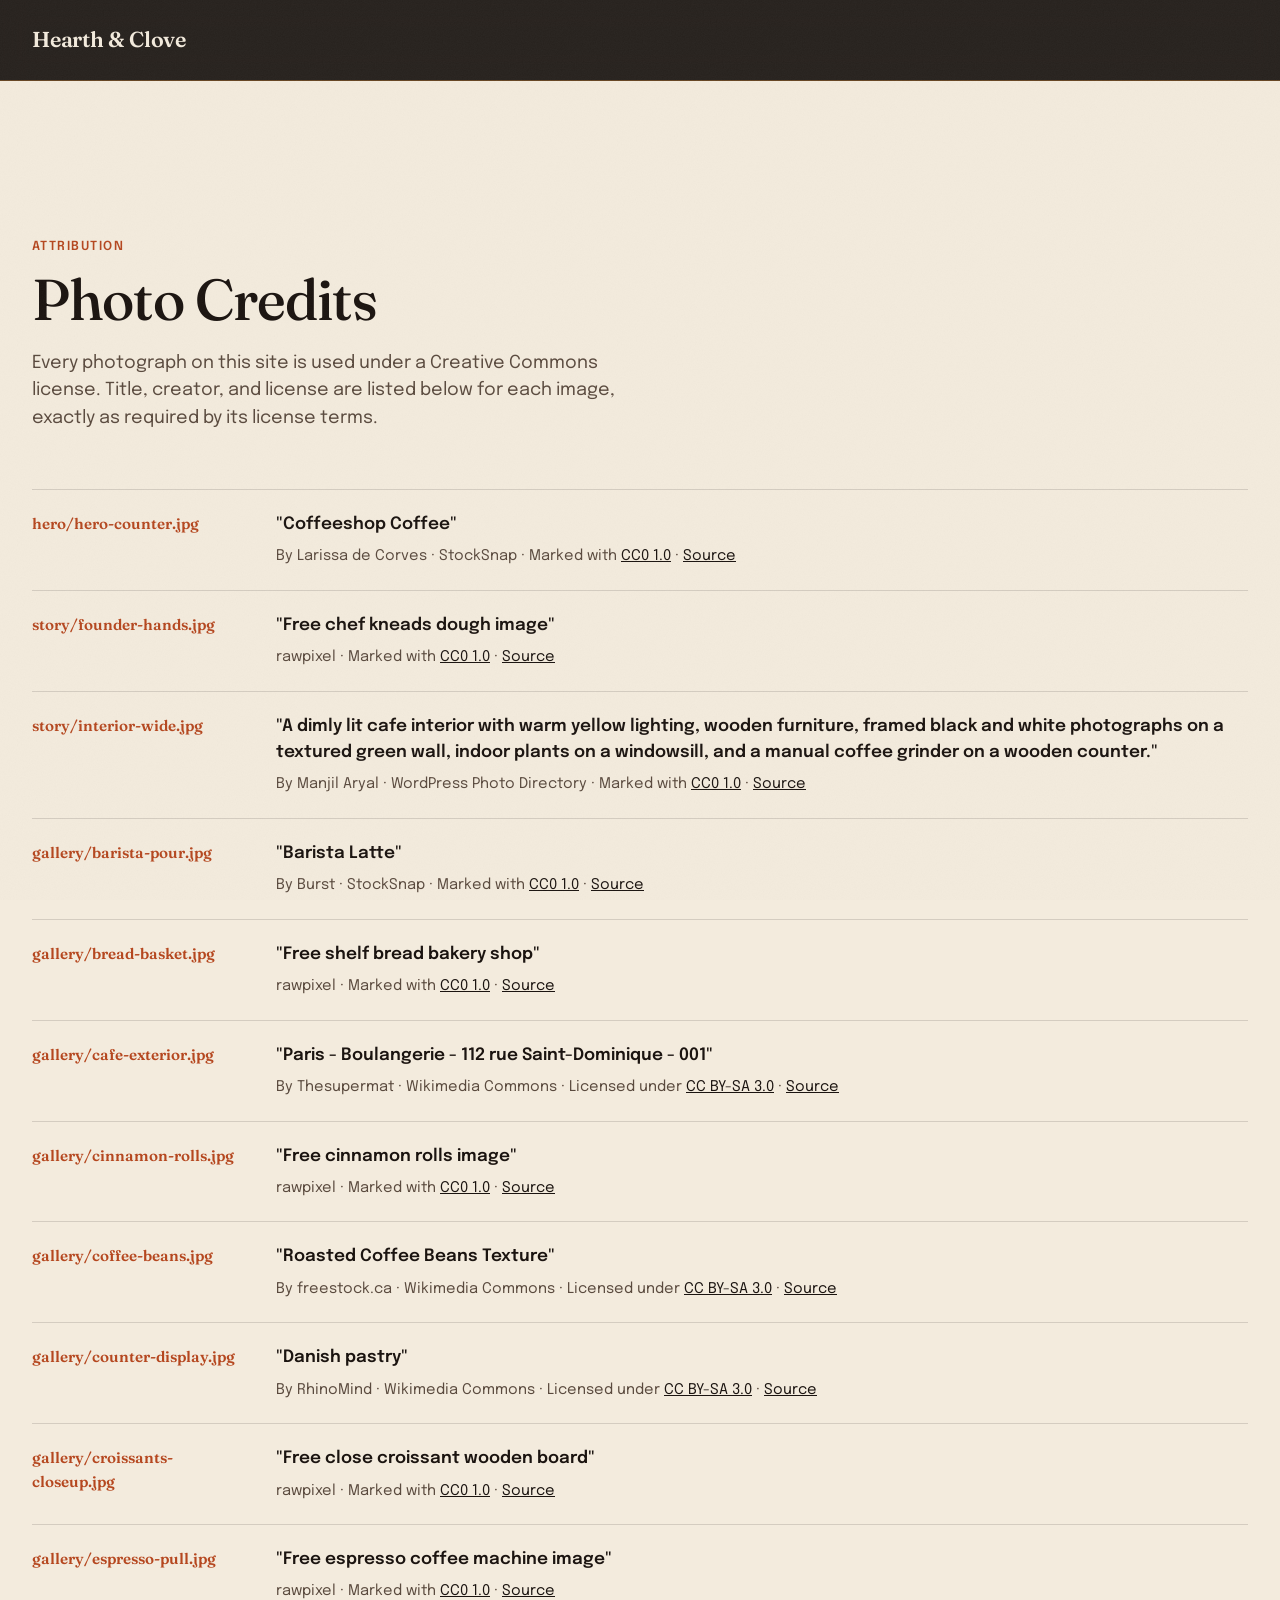
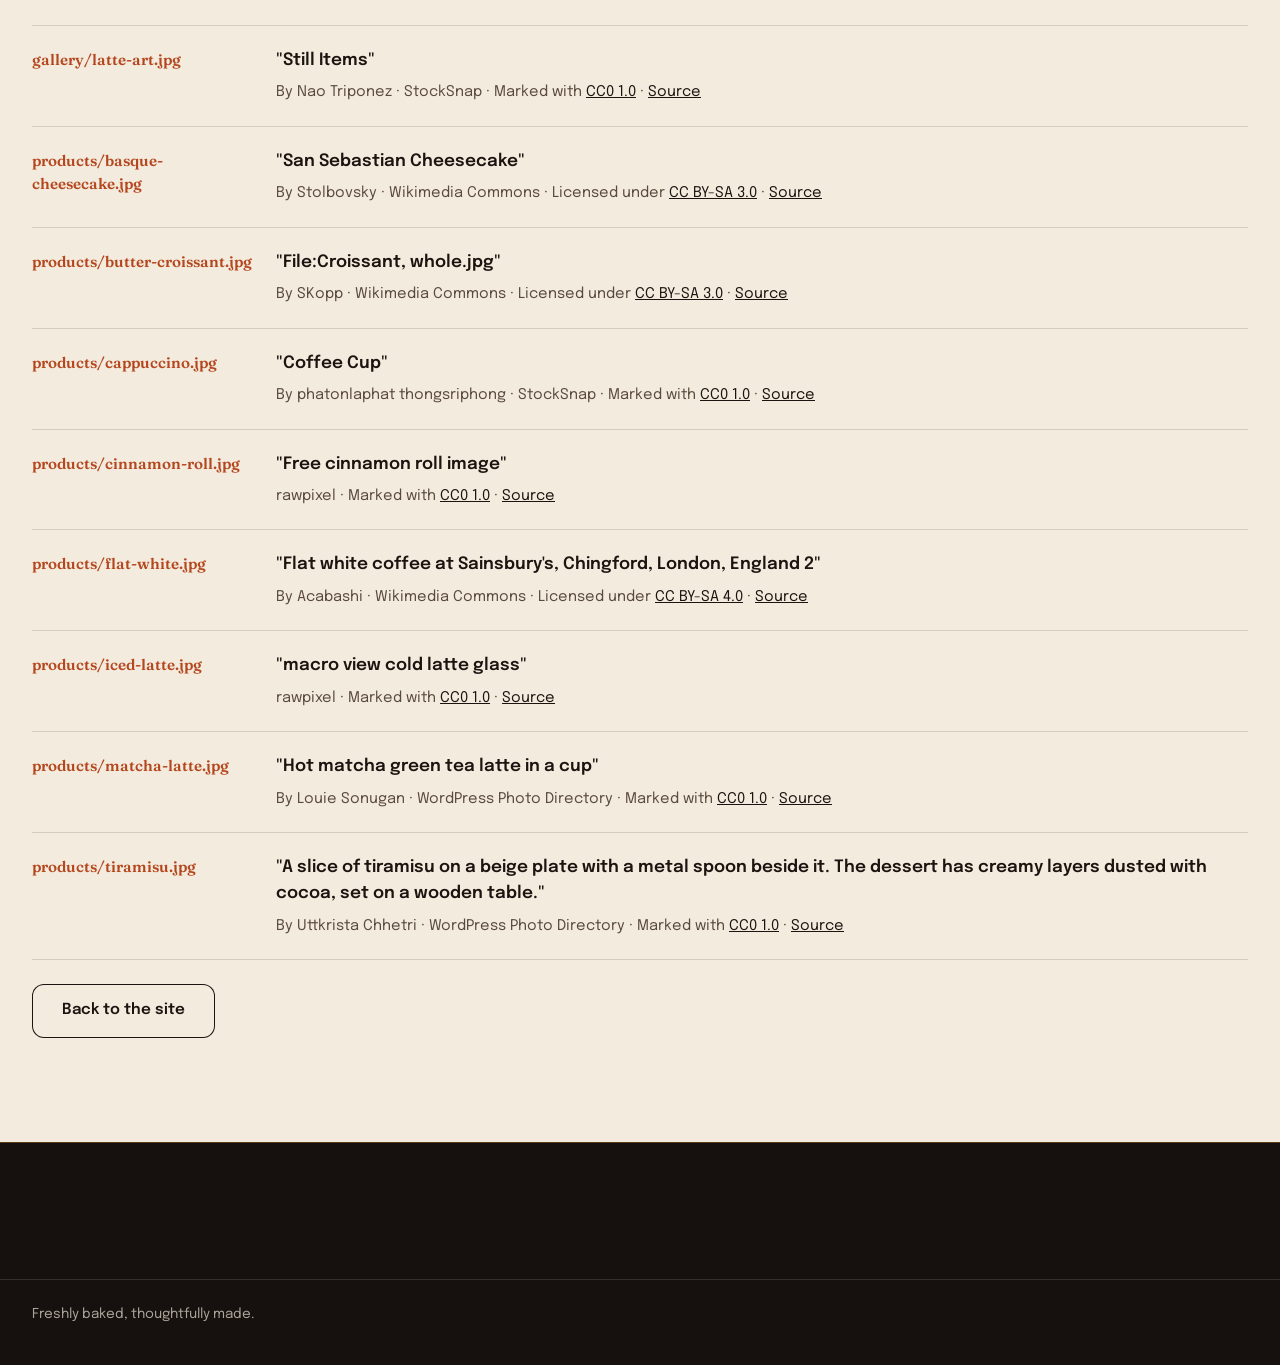
==== commit 0d166ff1: "Replace off-brand photography, add favicon and share card Ten photos misrepresented the brand: the h" ====
--- a/credits.html
+++ b/credits.html
@@ -45,24 +45,24 @@
       <div class="credit-row">
         <div class="credit-row__path">hero/hero-counter.jpg</div>
         <div>
-          <div class="credit-row__title">"DFC 4093 Assorted mini cream-topped pastries drizzled with fruit sauce and chocolate ready to tempt at the bakery counter"</div>
-          <div class="credit-row__meta">By PattayaPatrol · Wikimedia Commons · Licensed under <a href="https://creativecommons.org/licenses/by-sa/4.0/" target="_blank" rel="noopener">CC BY-SA 4.0</a> · <a href="https://commons.wikimedia.org/w/index.php?curid=189035242" target="_blank" rel="noopener">Source</a></div>
+          <div class="credit-row__title">"Coffeeshop Coffee"</div>
+          <div class="credit-row__meta">By Larissa de Corves · StockSnap · Marked with <a href="https://creativecommons.org/publicdomain/zero/1.0/" target="_blank" rel="noopener">CC0 1.0</a> · <a href="https://stocksnap.io/photo/coffeeshop-coffee-04USGA6ASM" target="_blank" rel="noopener">Source</a></div>
         </div>
       </div>
 
       <div class="credit-row">
         <div class="credit-row__path">story/founder-hands.jpg</div>
         <div>
-          <div class="credit-row__title">"Kürtős kalács sütő"</div>
-          <div class="credit-row__meta">By Rody09 · Wikimedia Commons · Licensed under <a href="https://creativecommons.org/licenses/by-sa/2.0/" target="_blank" rel="noopener">CC BY-SA 2.0</a> · <a href="https://commons.wikimedia.org/w/index.php?curid=52006196" target="_blank" rel="noopener">Source</a></div>
+          <div class="credit-row__title">"Free chef kneads dough image"</div>
+          <div class="credit-row__meta">rawpixel · Marked with <a href="https://creativecommons.org/publicdomain/zero/1.0/" target="_blank" rel="noopener">CC0 1.0</a> · <a href="https://www.rawpixel.com/image/5924128/photo-image-flower-light-public-domain" target="_blank" rel="noopener">Source</a></div>
         </div>
       </div>
 
       <div class="credit-row">
         <div class="credit-row__path">story/interior-wide.jpg</div>
         <div>
-          <div class="credit-row__title">"Modern cafe interior with wooden chairs and tables, soft gray walls, and diverse circular art pieces. Cozy ambiance with warm lighting."</div>
-          <div class="credit-row__meta">By Manjil Aryal · WordPress Photo Directory · Marked with <a href="https://creativecommons.org/publicdomain/zero/1.0/" target="_blank" rel="noopener">CC0 1.0</a> · <a href="https://wordpress.org/photos/photo/8236a11dc7/" target="_blank" rel="noopener">Source</a></div>
+          <div class="credit-row__title">"A dimly lit cafe interior with warm yellow lighting, wooden furniture, framed black and white photographs on a textured green wall, indoor plants on a windowsill, and a manual coffee grinder on a wooden counter."</div>
+          <div class="credit-row__meta">By Manjil Aryal · WordPress Photo Directory · Marked with <a href="https://creativecommons.org/publicdomain/zero/1.0/" target="_blank" rel="noopener">CC0 1.0</a> · <a href="https://wordpress.org/photos/photo/556a11d29e/" target="_blank" rel="noopener">Source</a></div>
         </div>
       </div>
 
@@ -77,24 +77,24 @@
       <div class="credit-row">
         <div class="credit-row__path">gallery/bread-basket.jpg</div>
         <div>
-          <div class="credit-row__title">"MALTESE BREAD (2977855466)"</div>
-          <div class="credit-row__meta">By KNOW MALTA by Peter Grima · Wikimedia Commons · Licensed under <a href="https://creativecommons.org/licenses/by-sa/2.0/" target="_blank" rel="noopener">CC BY-SA 2.0</a> · <a href="https://commons.wikimedia.org/w/index.php?curid=136531903" target="_blank" rel="noopener">Source</a></div>
+          <div class="credit-row__title">"Free shelf bread bakery shop"</div>
+          <div class="credit-row__meta">rawpixel · Marked with <a href="https://creativecommons.org/publicdomain/zero/1.0/" target="_blank" rel="noopener">CC0 1.0</a> · <a href="https://www.rawpixel.com/image/5901216/photo-image-public-domain-food-free" target="_blank" rel="noopener">Source</a></div>
         </div>
       </div>
 
       <div class="credit-row">
         <div class="credit-row__path">gallery/cafe-exterior.jpg</div>
         <div>
-          <div class="credit-row__title">"Barren Ground Coffee"</div>
-          <div class="credit-row__meta">By OhanaUnitedTalk page · Wikimedia Commons · Licensed under <a href="https://creativecommons.org/licenses/by-sa/4.0/" target="_blank" rel="noopener">CC BY-SA 4.0</a> · <a href="https://commons.wikimedia.org/w/index.php?curid=149610559" target="_blank" rel="noopener">Source</a></div>
+          <div class="credit-row__title">"Paris - Boulangerie - 112 rue Saint-Dominique - 001"</div>
+          <div class="credit-row__meta">By Thesupermat · Wikimedia Commons · Licensed under <a href="https://creativecommons.org/licenses/by-sa/3.0/" target="_blank" rel="noopener">CC BY-SA 3.0</a> · <a href="https://commons.wikimedia.org/w/index.php?curid=16762179" target="_blank" rel="noopener">Source</a></div>
         </div>
       </div>
 
       <div class="credit-row">
         <div class="credit-row__path">gallery/cinnamon-rolls.jpg</div>
         <div>
-          <div class="credit-row__title">"Potica (9501040588)"</div>
-          <div class="credit-row__meta">By Michael R Perry · Wikimedia Commons · Licensed under <a href="https://creativecommons.org/licenses/by/2.0/" target="_blank" rel="noopener">CC BY 2.0</a> · <a href="https://commons.wikimedia.org/w/index.php?curid=27724463" target="_blank" rel="noopener">Source</a></div>
+          <div class="credit-row__title">"Free cinnamon rolls image"</div>
+          <div class="credit-row__meta">rawpixel · Marked with <a href="https://creativecommons.org/publicdomain/zero/1.0/" target="_blank" rel="noopener">CC0 1.0</a> · <a href="https://www.rawpixel.com/image/5913829/image-public-domain-food-free" target="_blank" rel="noopener">Source</a></div>
         </div>
       </div>
 
@@ -117,8 +117,8 @@
       <div class="credit-row">
         <div class="credit-row__path">gallery/croissants-closeup.jpg</div>
         <div>
-          <div class="credit-row__title">"Croissant bakery illustration"</div>
-          <div class="credit-row__meta">rawpixel · Marked with <a href="https://creativecommons.org/publicdomain/zero/1.0/" target="_blank" rel="noopener">CC0 1.0</a> · <a href="https://www.rawpixel.com/image/9068450/image-pattern-cartoon-logo" target="_blank" rel="noopener">Source</a></div>
+          <div class="credit-row__title">"Free close croissant wooden board"</div>
+          <div class="credit-row__meta">rawpixel · Marked with <a href="https://creativecommons.org/publicdomain/zero/1.0/" target="_blank" rel="noopener">CC0 1.0</a> · <a href="https://www.rawpixel.com/image/5912923/image-public-domain-wood-food" target="_blank" rel="noopener">Source</a></div>
         </div>
       </div>
 
@@ -141,8 +141,8 @@
       <div class="credit-row">
         <div class="credit-row__path">products/basque-cheesecake.jpg</div>
         <div>
-          <div class="credit-row__title">"Free basque cheesecake image"</div>
-          <div class="credit-row__meta">rawpixel · Marked with <a href="https://creativecommons.org/publicdomain/zero/1.0/" target="_blank" rel="noopener">CC0 1.0</a> · <a href="https://www.rawpixel.com/image/5926966/photo-image-aesthetic-public-domain-food" target="_blank" rel="noopener">Source</a></div>
+          <div class="credit-row__title">"San Sebastian Cheesecake"</div>
+          <div class="credit-row__meta">By Stolbovsky · Wikimedia Commons · Licensed under <a href="https://creativecommons.org/licenses/by-sa/3.0/" target="_blank" rel="noopener">CC BY-SA 3.0</a> · <a href="https://commons.wikimedia.org/w/index.php?curid=129564224" target="_blank" rel="noopener">Source</a></div>
         </div>
       </div>
 
@@ -165,8 +165,8 @@
       <div class="credit-row">
         <div class="credit-row__path">products/cinnamon-roll.jpg</div>
         <div>
-          <div class="credit-row__title">"Cinnamon buns - after second rise, July 2009"</div>
-          <div class="credit-row__meta">By grongar · Wikimedia Commons · Licensed under <a href="https://creativecommons.org/licenses/by/2.0/" target="_blank" rel="noopener">CC BY 2.0</a> · <a href="https://commons.wikimedia.org/w/index.php?curid=10301744" target="_blank" rel="noopener">Source</a></div>
+          <div class="credit-row__title">"Free cinnamon roll image"</div>
+          <div class="credit-row__meta">rawpixel · Marked with <a href="https://creativecommons.org/publicdomain/zero/1.0/" target="_blank" rel="noopener">CC0 1.0</a> · <a href="https://www.rawpixel.com/image/5919792/photo-image-background-public-domain-food" target="_blank" rel="noopener">Source</a></div>
         </div>
       </div>
 
@@ -189,8 +189,8 @@
       <div class="credit-row">
         <div class="credit-row__path">products/matcha-latte.jpg</div>
         <div>
-          <div class="credit-row__title">"Matcha latte"</div>
-          <div class="credit-row__meta">By Noriko YAMAMOTO · Wikimedia Commons · Licensed under <a href="https://creativecommons.org/licenses/by/2.0/" target="_blank" rel="noopener">CC BY 2.0</a> · <a href="https://commons.wikimedia.org/w/index.php?curid=48592541" target="_blank" rel="noopener">Source</a></div>
+          <div class="credit-row__title">"Hot matcha green tea latte in a cup"</div>
+          <div class="credit-row__meta">By Louie Sonugan · WordPress Photo Directory · Marked with <a href="https://creativecommons.org/publicdomain/zero/1.0/" target="_blank" rel="noopener">CC0 1.0</a> · <a href="https://wordpress.org/photos/photo/24661c2123/" target="_blank" rel="noopener">Source</a></div>
         </div>
       </div>
 
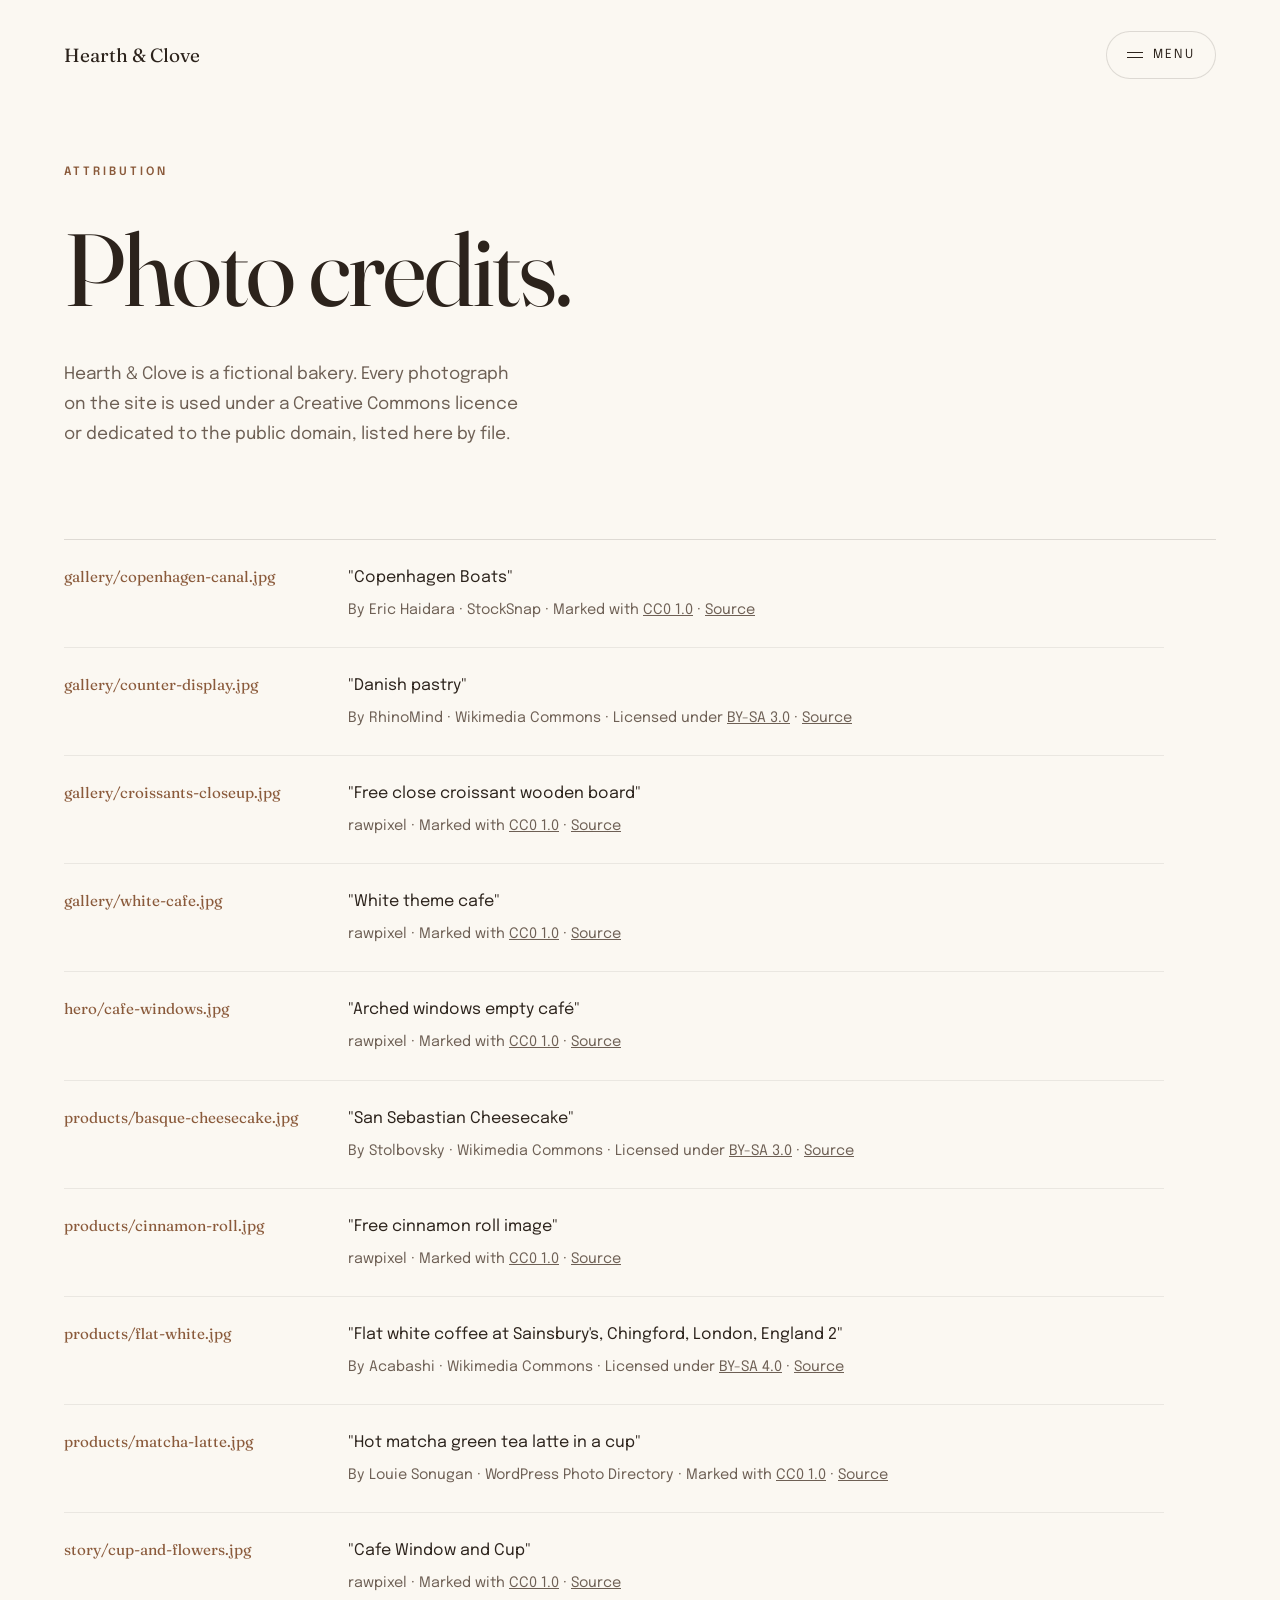
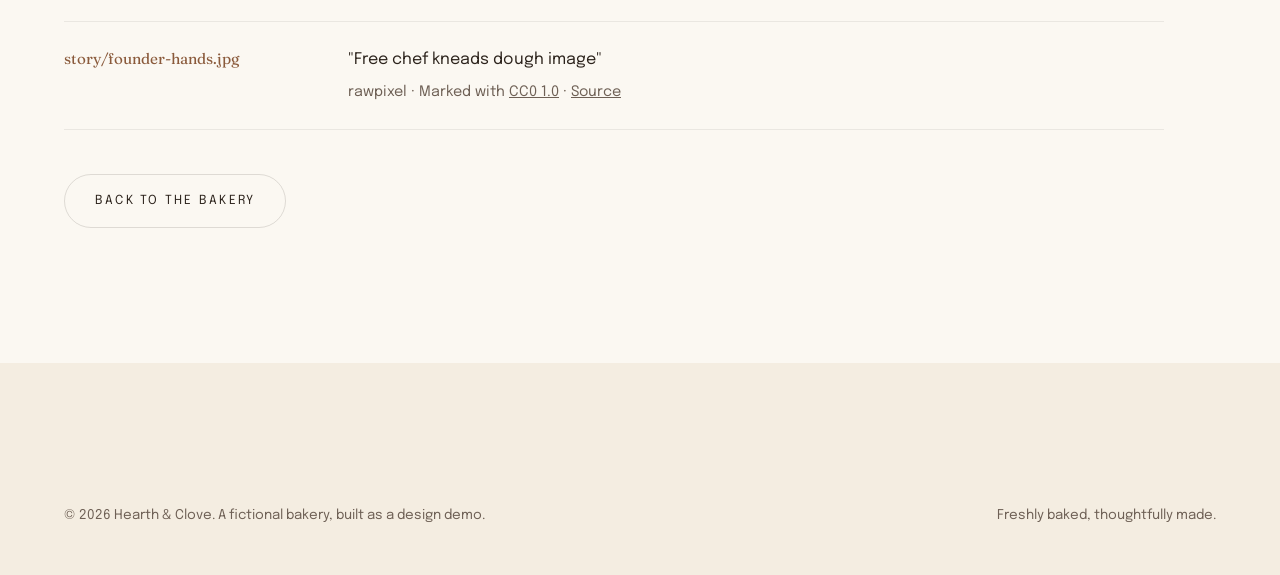
==== commit 52b955e8: "Redesign: light editorial layout, menu page, generated credits Homepage rebuilt around seven section" ====
--- a/credits.html
+++ b/credits.html
@@ -1,108 +1,67 @@
-<!DOCTYPE html>
+<!doctype html>
+<!-- Generated by tools/build_credits.py from assets/img/credits.json — do not edit by hand. -->
 <html lang="en">
 <head>
-<meta charset="UTF-8">
-<meta name="viewport" content="width=device-width, initial-scale=1, viewport-fit=cover">
-<title>Photo Credits — Hearth & Clove</title>
-<meta name="description" content="Attribution for every photograph used on the Hearth & Clove website, with source, creator and license.">
-<meta name="theme-color" media="(prefers-color-scheme: light)" content="#F3EBDD">
-<meta name="theme-color" media="(prefers-color-scheme: dark)" content="#16110E">
-<meta name="color-scheme" content="light dark">
+<meta charset="utf-8">
+<meta name="viewport" content="width=device-width, initial-scale=1">
+<title>Photo credits — Hearth &amp; Clove</title>
+<meta name="description" content="Attribution for the Creative Commons photography used on the Hearth &amp; Clove demo site.">
+<link rel="icon" href="favicon.svg" type="image/svg+xml">
 <link rel="preconnect" href="https://fonts.googleapis.com">
 <link rel="preconnect" href="https://fonts.gstatic.com" crossorigin>
-<link href="https://fonts.googleapis.com/css2?family=Fraunces:opsz,wght@9..144,400;9..144,500;9..144,600&family=Epilogue:wght@400;500;600;700&display=swap" rel="stylesheet">
+<link href="https://fonts.googleapis.com/css2?family=Fraunces:ital,opsz,wght@0,9..144,300..500;1,9..144,300..500&family=Epilogue:wght@400;500;600&display=swap" rel="stylesheet">
 <link rel="stylesheet" href="assets/css/style.css">
-<style>
-  .credits-list { display: flex; flex-direction: column; gap: 0; margin-top: 32px; border-top: 1px solid var(--line-light); }
-  .credit-row { display: grid; grid-template-columns: 220px 1fr; gap: 24px; padding: 22px 0; border-bottom: 1px solid var(--line-light); }
-  .credit-row__path { font-family: var(--font-display); font-weight: 600; color: var(--color-rust); font-size: 0.95rem; word-break: break-word; }
-  .credit-row__title { font-weight: 600; }
-  .credit-row__meta { margin-top: 6px; color: var(--color-ink-soft); font-size: 0.92rem; line-height: 1.6; }
-  .credit-row__meta a { color: var(--color-ink); text-decoration: underline; }
-  .back-link { display: inline-flex; align-items: center; gap: 8px; margin-top: 24px; }
-  @media (max-width: 640px) {
-    .credit-row { grid-template-columns: 1fr; gap: 6px; }
-  }
-</style>
 </head>
 <body>
-<nav class="nav is-scrolled">
-  <div class="container nav__row">
-    <a href="index.html" class="wordmark">Hearth &amp; Clove</a>
+
+<a class="skip-link" href="#main">Skip to content</a>
+
+<header class="topbar">
+  <a class="wordmark" href="index.html">Hearth &amp; Clove</a>
+  <button class="menu-btn" type="button" data-nav-open aria-expanded="false" aria-controls="nav-overlay">
+    <span class="menu-btn__bars" aria-hidden="true"><i></i><i></i></span>
+    <span>Menu</span>
+  </button>
+</header>
+
+<div class="overlay" id="nav-overlay" hidden>
+  <div class="overlay__top">
+    <button class="overlay__close" type="button" data-nav-close>Close</button>
   </div>
-</nav>
-<main>
-<section>
-  <div class="container" style="padding-top:48px;">
-    <div class="section-head reveal is-visible">
+  <nav aria-label="Main">
+    <ul class="overlay__links">
+      <li><a href="index.html">Home</a></li>
+      <li><a href="menu.html">Menu</a></li>
+      <li><a href="index.html#selection">Signature</a></li>
+      <li><a href="index.html#craft">Our craft</a></li>
+      <li><a href="index.html#visit">Visit us</a></li>
+    </ul>
+  </nav>
+  <div class="overlay__foot">
+    <span>Jægersborggade 14, 2200 Copenhagen N</span>
+    <span>Daily 7:00 &ndash; 17:00</span>
+    <span>hello@hearthandclove.example</span>
+  </div>
+</div>
+
+<main id="main">
+
+  <section class="page-head">
+    <div class="container">
       <span class="eyebrow">Attribution</span>
-      <h2>Photo Credits</h2>
-      <p>Every photograph on this site is used under a Creative Commons license. Title, creator, and license are listed below for each image, exactly as required by its license terms.</p>
+      <h1>Photo credits.</h1>
+      <p>Hearth &amp; Clove is a fictional bakery. Every photograph on the site is used under a Creative Commons licence or dedicated to the public domain, listed here by file.</p>
     </div>
+  </section>
 
-    <div class="credits-list">
-
+  <section class="section" style="padding-top:0">
+    <div class="container">
+      <div class="credits-list">
       <div class="credit-row">
-        <div class="credit-row__path">hero/hero-counter.jpg</div>
+        <div class="credit-row__path">gallery/copenhagen-canal.jpg</div>
         <div>
-          <div class="credit-row__title">"Coffeeshop Coffee"</div>
-          <div class="credit-row__meta">By Larissa de Corves · StockSnap · Marked with <a href="https://creativecommons.org/publicdomain/zero/1.0/" target="_blank" rel="noopener">CC0 1.0</a> · <a href="https://stocksnap.io/photo/coffeeshop-coffee-04USGA6ASM" target="_blank" rel="noopener">Source</a></div>
-        </div>
-      </div>
-
-      <div class="credit-row">
-        <div class="credit-row__path">story/founder-hands.jpg</div>
-        <div>
-          <div class="credit-row__title">"Free chef kneads dough image"</div>
-          <div class="credit-row__meta">rawpixel · Marked with <a href="https://creativecommons.org/publicdomain/zero/1.0/" target="_blank" rel="noopener">CC0 1.0</a> · <a href="https://www.rawpixel.com/image/5924128/photo-image-flower-light-public-domain" target="_blank" rel="noopener">Source</a></div>
-        </div>
-      </div>
-
-      <div class="credit-row">
-        <div class="credit-row__path">story/interior-wide.jpg</div>
-        <div>
-          <div class="credit-row__title">"A dimly lit cafe interior with warm yellow lighting, wooden furniture, framed black and white photographs on a textured green wall, indoor plants on a windowsill, and a manual coffee grinder on a wooden counter."</div>
-          <div class="credit-row__meta">By Manjil Aryal · WordPress Photo Directory · Marked with <a href="https://creativecommons.org/publicdomain/zero/1.0/" target="_blank" rel="noopener">CC0 1.0</a> · <a href="https://wordpress.org/photos/photo/556a11d29e/" target="_blank" rel="noopener">Source</a></div>
-        </div>
-      </div>
-
-      <div class="credit-row">
-        <div class="credit-row__path">gallery/barista-pour.jpg</div>
-        <div>
-          <div class="credit-row__title">"Barista Latte"</div>
-          <div class="credit-row__meta">By Burst · StockSnap · Marked with <a href="https://creativecommons.org/publicdomain/zero/1.0/" target="_blank" rel="noopener">CC0 1.0</a> · <a href="https://stocksnap.io/photo/barista-latte-DTKOOFPC06" target="_blank" rel="noopener">Source</a></div>
-        </div>
-      </div>
-
-      <div class="credit-row">
-        <div class="credit-row__path">gallery/bread-basket.jpg</div>
-        <div>
-          <div class="credit-row__title">"Free shelf bread bakery shop"</div>
-          <div class="credit-row__meta">rawpixel · Marked with <a href="https://creativecommons.org/publicdomain/zero/1.0/" target="_blank" rel="noopener">CC0 1.0</a> · <a href="https://www.rawpixel.com/image/5901216/photo-image-public-domain-food-free" target="_blank" rel="noopener">Source</a></div>
-        </div>
-      </div>
-
-      <div class="credit-row">
-        <div class="credit-row__path">gallery/cafe-exterior.jpg</div>
-        <div>
-          <div class="credit-row__title">"Paris - Boulangerie - 112 rue Saint-Dominique - 001"</div>
-          <div class="credit-row__meta">By Thesupermat · Wikimedia Commons · Licensed under <a href="https://creativecommons.org/licenses/by-sa/3.0/" target="_blank" rel="noopener">CC BY-SA 3.0</a> · <a href="https://commons.wikimedia.org/w/index.php?curid=16762179" target="_blank" rel="noopener">Source</a></div>
-        </div>
-      </div>
-
-      <div class="credit-row">
-        <div class="credit-row__path">gallery/cinnamon-rolls.jpg</div>
-        <div>
-          <div class="credit-row__title">"Free cinnamon rolls image"</div>
-          <div class="credit-row__meta">rawpixel · Marked with <a href="https://creativecommons.org/publicdomain/zero/1.0/" target="_blank" rel="noopener">CC0 1.0</a> · <a href="https://www.rawpixel.com/image/5913829/image-public-domain-food-free" target="_blank" rel="noopener">Source</a></div>
-        </div>
-      </div>
-
-      <div class="credit-row">
-        <div class="credit-row__path">gallery/coffee-beans.jpg</div>
-        <div>
-          <div class="credit-row__title">"Roasted Coffee Beans Texture"</div>
-          <div class="credit-row__meta">By freestock.ca · Wikimedia Commons · Licensed under <a href="https://creativecommons.org/licenses/by-sa/3.0/" target="_blank" rel="noopener">CC BY-SA 3.0</a> · <a href="https://commons.wikimedia.org/w/index.php?curid=20606129" target="_blank" rel="noopener">Source</a></div>
+          <div class="credit-row__title">"Copenhagen Boats"</div>
+          <div class="credit-row__meta">By Eric Haidara · StockSnap · Marked with <a href="https://creativecommons.org/publicdomain/zero/1.0/" target="_blank" rel="noopener">CC0 1.0</a> · <a href="https://stocksnap.io/photo/copenhagen-boats-CWQTH6Q5O9" target="_blank" rel="noopener">Source</a></div>
         </div>
       </div>
 
@@ -110,7 +69,7 @@
         <div class="credit-row__path">gallery/counter-display.jpg</div>
         <div>
           <div class="credit-row__title">"Danish pastry"</div>
-          <div class="credit-row__meta">By RhinoMind · Wikimedia Commons · Licensed under <a href="https://creativecommons.org/licenses/by-sa/3.0/" target="_blank" rel="noopener">CC BY-SA 3.0</a> · <a href="https://commons.wikimedia.org/w/index.php?curid=31927056" target="_blank" rel="noopener">Source</a></div>
+          <div class="credit-row__meta">By RhinoMind · Wikimedia Commons · Licensed under <a href="https://creativecommons.org/licenses/by-sa/3.0/" target="_blank" rel="noopener">BY-SA 3.0</a> · <a href="https://commons.wikimedia.org/w/index.php?curid=31927056" target="_blank" rel="noopener">Source</a></div>
         </div>
       </div>
 
@@ -123,18 +82,18 @@
       </div>
 
       <div class="credit-row">
-        <div class="credit-row__path">gallery/espresso-pull.jpg</div>
+        <div class="credit-row__path">gallery/white-cafe.jpg</div>
         <div>
-          <div class="credit-row__title">"Free espresso coffee machine image"</div>
-          <div class="credit-row__meta">rawpixel · Marked with <a href="https://creativecommons.org/publicdomain/zero/1.0/" target="_blank" rel="noopener">CC0 1.0</a> · <a href="https://www.rawpixel.com/image/5904154/photo-image-public-domain-coffee-free" target="_blank" rel="noopener">Source</a></div>
+          <div class="credit-row__title">"White theme cafe"</div>
+          <div class="credit-row__meta">rawpixel · Marked with <a href="https://creativecommons.org/publicdomain/zero/1.0/" target="_blank" rel="noopener">CC0 1.0</a> · <a href="https://www.rawpixel.com/image/3283414/free-photo-image-coffee-shop-tabletop" target="_blank" rel="noopener">Source</a></div>
         </div>
       </div>
 
       <div class="credit-row">
-        <div class="credit-row__path">gallery/latte-art.jpg</div>
+        <div class="credit-row__path">hero/cafe-windows.jpg</div>
         <div>
-          <div class="credit-row__title">"Still Items"</div>
-          <div class="credit-row__meta">By Nao Triponez · StockSnap · Marked with <a href="https://creativecommons.org/publicdomain/zero/1.0/" target="_blank" rel="noopener">CC0 1.0</a> · <a href="https://stocksnap.io/photo/still-items-33JVMY84L1" target="_blank" rel="noopener">Source</a></div>
+          <div class="credit-row__title">"Arched windows empty café"</div>
+          <div class="credit-row__meta">rawpixel · Marked with <a href="https://creativecommons.org/publicdomain/zero/1.0/" target="_blank" rel="noopener">CC0 1.0</a> · <a href="https://www.rawpixel.com/image/3301932/free-photo-image-interior-cafe" target="_blank" rel="noopener">Source</a></div>
         </div>
       </div>
 
@@ -142,23 +101,7 @@
         <div class="credit-row__path">products/basque-cheesecake.jpg</div>
         <div>
           <div class="credit-row__title">"San Sebastian Cheesecake"</div>
-          <div class="credit-row__meta">By Stolbovsky · Wikimedia Commons · Licensed under <a href="https://creativecommons.org/licenses/by-sa/3.0/" target="_blank" rel="noopener">CC BY-SA 3.0</a> · <a href="https://commons.wikimedia.org/w/index.php?curid=129564224" target="_blank" rel="noopener">Source</a></div>
-        </div>
-      </div>
-
-      <div class="credit-row">
-        <div class="credit-row__path">products/butter-croissant.jpg</div>
-        <div>
-          <div class="credit-row__title">"File:Croissant, whole.jpg"</div>
-          <div class="credit-row__meta">By SKopp · Wikimedia Commons · Licensed under <a href="https://creativecommons.org/licenses/by-sa/3.0/" target="_blank" rel="noopener">CC BY-SA 3.0</a> · <a href="https://commons.wikimedia.org/w/index.php?curid=33252104" target="_blank" rel="noopener">Source</a></div>
-        </div>
-      </div>
-
-      <div class="credit-row">
-        <div class="credit-row__path">products/cappuccino.jpg</div>
-        <div>
-          <div class="credit-row__title">"Coffee Cup"</div>
-          <div class="credit-row__meta">By phatonlaphat thongsriphong · StockSnap · Marked with <a href="https://creativecommons.org/publicdomain/zero/1.0/" target="_blank" rel="noopener">CC0 1.0</a> · <a href="https://stocksnap.io/photo/coffee-cup-CQQMILRZPU" target="_blank" rel="noopener">Source</a></div>
+          <div class="credit-row__meta">By Stolbovsky · Wikimedia Commons · Licensed under <a href="https://creativecommons.org/licenses/by-sa/3.0/" target="_blank" rel="noopener">BY-SA 3.0</a> · <a href="https://commons.wikimedia.org/w/index.php?curid=129564224" target="_blank" rel="noopener">Source</a></div>
         </div>
       </div>
 
@@ -173,16 +116,8 @@
       <div class="credit-row">
         <div class="credit-row__path">products/flat-white.jpg</div>
         <div>
-          <div class="credit-row__title">"Flat white coffee at Sainsbury's, Chingford, London, England 2"</div>
-          <div class="credit-row__meta">By Acabashi · Wikimedia Commons · Licensed under <a href="https://creativecommons.org/licenses/by-sa/4.0/" target="_blank" rel="noopener">CC BY-SA 4.0</a> · <a href="https://commons.wikimedia.org/w/index.php?curid=81194491" target="_blank" rel="noopener">Source</a></div>
-        </div>
-      </div>
-
-      <div class="credit-row">
-        <div class="credit-row__path">products/iced-latte.jpg</div>
-        <div>
-          <div class="credit-row__title">"macro view cold latte glass"</div>
-          <div class="credit-row__meta">rawpixel · Marked with <a href="https://creativecommons.org/publicdomain/zero/1.0/" target="_blank" rel="noopener">CC0 1.0</a> · <a href="https://www.rawpixel.com/image/3283433/free-photo-image-coffee-iced-drink" target="_blank" rel="noopener">Source</a></div>
+          <div class="credit-row__title">"Flat white coffee at Sainsbury&#x27;s, Chingford, London, England 2"</div>
+          <div class="credit-row__meta">By Acabashi · Wikimedia Commons · Licensed under <a href="https://creativecommons.org/licenses/by-sa/4.0/" target="_blank" rel="noopener">BY-SA 4.0</a> · <a href="https://commons.wikimedia.org/w/index.php?curid=81194491" target="_blank" rel="noopener">Source</a></div>
         </div>
       </div>
 
@@ -195,24 +130,40 @@
       </div>
 
       <div class="credit-row">
-        <div class="credit-row__path">products/tiramisu.jpg</div>
+        <div class="credit-row__path">story/cup-and-flowers.jpg</div>
         <div>
-          <div class="credit-row__title">"A slice of tiramisu on a beige plate with a metal spoon beside it. The dessert has creamy layers dusted with cocoa, set on a wooden table."</div>
-          <div class="credit-row__meta">By Uttkrista Chhetri · WordPress Photo Directory · Marked with <a href="https://creativecommons.org/publicdomain/zero/1.0/" target="_blank" rel="noopener">CC0 1.0</a> · <a href="https://wordpress.org/photos/photo/27569f2114/" target="_blank" rel="noopener">Source</a></div>
+          <div class="credit-row__title">"Cafe Window and Cup"</div>
+          <div class="credit-row__meta">rawpixel · Marked with <a href="https://creativecommons.org/publicdomain/zero/1.0/" target="_blank" rel="noopener">CC0 1.0</a> · <a href="https://www.rawpixel.com/image/5967554/cafe-window-and-cup" target="_blank" rel="noopener">Source</a></div>
         </div>
       </div>
 
+      <div class="credit-row">
+        <div class="credit-row__path">story/founder-hands.jpg</div>
+        <div>
+          <div class="credit-row__title">"Free chef kneads dough image"</div>
+          <div class="credit-row__meta">rawpixel · Marked with <a href="https://creativecommons.org/publicdomain/zero/1.0/" target="_blank" rel="noopener">CC0 1.0</a> · <a href="https://www.rawpixel.com/image/5924128/photo-image-flower-light-public-domain" target="_blank" rel="noopener">Source</a></div>
+        </div>
+      </div>
+      </div>
+      <div class="actions">
+        <a class="btn btn--ghost" href="index.html">Back to the bakery</a>
+      </div>
     </div>
+  </section>
 
-    <a href="index.html" class="btn btn-secondary back-link">Back to the site</a>
-  </div>
-</section>
 </main>
 
 <footer class="footer">
-  <div class="container footer__bottom">
-    <p>Freshly baked, thoughtfully made.</p>
+  <div class="container">
+    <div class="footer__bottom">
+      <span>&copy; 2026 Hearth &amp; Clove. A fictional bakery, built as a design demo.</span>
+      <span>Freshly baked, thoughtfully made.</span>
+    </div>
   </div>
 </footer>
+
+<div class="toast" id="toast" role="status" aria-live="polite"></div>
+
+<script src="assets/js/main.js"></script>
 </body>
 </html>
--- a/assets/css/style.css
+++ b/assets/css/style.css
@@ -1,1070 +1,500 @@
-/* ==========================================================================
-   Hearth & Clove — stylesheet ("dark roast" editorial)
-   Plain CSS, no framework. Organized top to bottom:
-   tokens → base/reset → texture → layout → nav → buttons → components → sections → footer → media queries
-   Motion rules: transform / opacity / clip-path only, custom curves, hover inside
-   (hover: hover) and (pointer: fine), reduced-motion keeps fades and strips transforms.
-   ========================================================================== */
-
-/* ---------- Tokens ---------- */
+/* Hearth & Clove — light editorial redesign.
+   Warm milk / oat / cream ground, espresso brown as accent only. */
+
 :root {
-  --color-espresso: #16110E;
-  --color-roast: #241A14;
-  --color-ivory: #F3EBDD;
-  --color-parchment: #E9DDC7;
-  --color-ink: #1B1410;
-  --color-ink-soft: #5A4A3E;
-  --color-cream-text: #F3EBDD;
-  --color-cream-soft: rgba(243,235,221,0.68);
-  --color-caramel: #D98B2B;
-  --color-caramel-deep: #B86E1A;
-  --color-rust: #B5471F;
-  --color-moss: #56633F;
-
-  --line-light: rgba(27,20,16,0.14);
-  --line-dark: rgba(243,235,221,0.14);
-  --caramel-line: rgba(217,139,43,0.35);
-  --photo-glow: 0 30px 60px -30px rgba(217,139,43,0.35);
-
-  /* per-surface roles — light (ivory) is the default, .section-dark / .section-parchment override */
-  --surface: var(--color-ivory);
-  --surface-card: var(--color-parchment);
-  --text: var(--color-ink);
-  --text-soft: var(--color-ink-soft);
-  --accent-text: var(--color-rust);
-  --line: var(--line-light);
-
-  --radius-sm: 12px;
-  --radius-md: 20px;
-  --radius-lg: 32px;
-  --radius-photo: 24px;
-
-  --ease-out: cubic-bezier(0.23, 1, 0.32, 1);
-  --ease-in-out: cubic-bezier(0.77, 0, 0.175, 1);
-  --ease-drawer: cubic-bezier(0.32, 0.72, 0, 1);
-
-  --font-display: "Fraunces", Georgia, serif;
-  --font-body: "Epilogue", -apple-system, BlinkMacSystemFont, "Segoe UI", sans-serif;
-
-  --container: 1440px;
-  --gutter: 32px;
-  --nav-height: 80px;
-
-  color-scheme: light dark; /* surfaces are brand-colored and set explicitly; the OS theme is not consulted */
-}
-
-/* ---------- Reset ---------- */
+  --milk: #FBF8F2;
+  --cream: #F4EDE1;
+  --oat: #EBE1D0;
+  --sand: #DED2BD;
+  --ink: #2C231C;
+  --ink-soft: #6E6055;
+  --clove: #8A5A3B;
+  --line: rgba(44, 35, 28, .14);
+  --line-soft: rgba(44, 35, 28, .08);
+
+  --font-display: "Fraunces", Georgia, "Times New Roman", serif;
+  --font-sans: "Epilogue", -apple-system, BlinkMacSystemFont, "Segoe UI", sans-serif;
+
+  --container: 1560px;
+  --gutter: clamp(20px, 5vw, 72px);
+  --section: clamp(96px, 15vh, 200px);
+  --radius: 2px;
+  --ease: cubic-bezier(.22, .61, .36, 1);
+}
+
 *, *::before, *::after { box-sizing: border-box; }
-html, body { margin: 0; padding: 0; }
-html {
-  -webkit-tap-highlight-color: transparent;
-  -webkit-text-size-adjust: 100%;
-  overscroll-behavior: none;
-  scroll-behavior: smooth;
-}
+
+html { -webkit-text-size-adjust: 100%; scroll-behavior: smooth; }
+
 body {
-  background: var(--color-ivory);
-  color: var(--text);
-  font-family: var(--font-body);
-  font-size: 17px;
-  line-height: 1.55;
-  overscroll-behavior: none;
-  position: relative;
-  min-height: 100dvh;
-}
+  margin: 0;
+  background: var(--milk);
+  color: var(--ink);
+  font-family: var(--font-sans);
+  font-size: clamp(1rem, .96rem + .2vw, 1.075rem);
+  line-height: 1.75;
+  -webkit-font-smoothing: antialiased;
+  overflow-x: hidden;
+}
+
+body.is-locked { overflow: hidden; }
+
 img { max-width: 100%; display: block; }
 a { color: inherit; }
-button { font: inherit; color: inherit; background: none; border: none; cursor: pointer; }
-ul { margin: 0; padding: 0; list-style: none; }
-h1, h2, h3, h4, p, figure, blockquote { margin: 0; }
-input, textarea, select {
-  font: inherit;
-  font-size: 16px; /* prevents iOS zoom-on-focus */
-  color: var(--color-ink);
-  background: var(--color-ivory);
-}
-
-/* touch/press baseline */
-button, a, [role="button"], .tappable { touch-action: manipulation; }
-button, [role="button"], .tab-label, .chip, .cart-qty__btn {
-  user-select: none;
-  -webkit-user-select: none;
-  -webkit-touch-callout: none;
-}
-
-h1, h2, h3, h4 {
+
+h1, h2, h3 {
   font-family: var(--font-display);
-  font-weight: 500;
-  color: var(--text);
-  line-height: 1.08;
-  letter-spacing: -0.015em;
-}
-em, .accent-italic { font-style: italic; font-family: var(--font-display); }
+  font-weight: 400;
+  line-height: 1.04;
+  letter-spacing: -.02em;
+  margin: 0;
+  font-variation-settings: "opsz" 120;
+}
+
+h1 { font-size: clamp(2.9rem, 1.6rem + 6vw, 7.25rem); }
+h2 { font-size: clamp(2.1rem, 1.3rem + 3.4vw, 4.25rem); }
+h3 { font-size: clamp(1.25rem, 1.1rem + .7vw, 1.7rem); letter-spacing: -.01em; }
+
+p { margin: 0 0 1.1em; }
+p:last-child { margin-bottom: 0; }
+
+::selection { background: var(--sand); color: var(--ink); }
+:focus-visible { outline: 2px solid var(--clove); outline-offset: 4px; }
+
+.skip-link {
+  position: absolute; left: -9999px; top: 0; z-index: 100;
+  background: var(--ink); color: var(--milk); padding: 14px 22px;
+}
+.skip-link:focus { left: 12px; top: 12px; }
+
+/* ---------- layout ---------- */
+
+.container { width: 100%; max-width: var(--container); margin: 0 auto; padding-inline: var(--gutter); }
+.section { padding-block: var(--section); }
+.section--tint { background: var(--cream); }
+
+.lede {
+  font-family: var(--font-display);
+  font-variation-settings: "opsz" 40;
+  font-size: clamp(1.15rem, 1rem + .7vw, 1.6rem);
+  line-height: 1.5;
+  max-width: 26ch;
+}
 
 .eyebrow {
-  font-family: var(--font-body);
+  display: block;
+  font-size: .72rem;
+  letter-spacing: .26em;
+  text-transform: uppercase;
   font-weight: 600;
-  font-size: 0.78rem;
-  letter-spacing: 0.12em;
-  text-transform: uppercase;
-  color: var(--accent-text);
-}
-/* editorial ordinal inside section h2s: "01 — Title" */
-.ordinal {
-  display: flex;
+  color: var(--clove);
+  margin-bottom: clamp(20px, 3vw, 34px);
+}
+
+.muted { color: var(--ink-soft); }
+
+/* ---------- floating navigation ---------- */
+
+.topbar {
+  position: fixed; inset: 0 0 auto 0; z-index: 60;
+  display: flex; justify-content: space-between; align-items: center; gap: 16px;
+  padding: clamp(16px, 2.4vw, 32px) var(--gutter);
+  pointer-events: none;
+}
+
+.wordmark {
+  pointer-events: auto;
+  font-family: var(--font-display);
+  font-size: clamp(1rem, .95rem + .3vw, 1.2rem);
+  text-decoration: none;
+  padding: 8px 0;
+  mix-blend-mode: multiply;
+}
+
+.menu-btn, .overlay__close {
+  pointer-events: auto;
+  display: inline-flex; align-items: center; gap: 10px;
+  border: 1px solid var(--line);
+  background: rgba(251, 248, 242, .82);
+  -webkit-backdrop-filter: blur(10px);
+  backdrop-filter: blur(10px);
+  color: var(--ink);
+  font: inherit; font-size: .78rem; letter-spacing: .18em; text-transform: uppercase;
+  padding: 12px 20px; border-radius: 100px; cursor: pointer;
+  transition: background .3s var(--ease), border-color .3s var(--ease);
+}
+
+.menu-btn:hover, .overlay__close:hover { background: var(--milk); border-color: var(--ink); }
+
+.menu-btn__bars { display: inline-flex; flex-direction: column; gap: 4px; width: 16px; }
+.menu-btn__bars i { display: block; height: 1px; background: currentColor; }
+
+.overlay {
+  position: fixed; inset: 0; z-index: 70;
+  background: var(--cream);
+  display: grid; grid-template-rows: auto 1fr auto;
+  padding: clamp(16px, 2.4vw, 32px) var(--gutter) clamp(32px, 5vw, 64px);
+  opacity: 0; visibility: hidden;
+  transition: opacity .4s var(--ease), visibility .4s;
+}
+
+.overlay.is-open { opacity: 1; visibility: visible; }
+.overlay__top { display: flex; justify-content: flex-end; }
+
+.overlay nav { align-self: center; }
+
+.overlay__links {
+  display: flex; flex-direction: column; gap: clamp(2px, 1vw, 12px);
+  list-style: none; margin: 0; padding: 0;
+}
+
+.overlay__links a {
+  font-family: var(--font-display);
+  font-size: clamp(2rem, 1.2rem + 4.6vw, 4.75rem);
+  line-height: 1.1;
+  text-decoration: none;
+  display: inline-block;
+  transition: color .3s var(--ease), transform .4s var(--ease);
+}
+
+.overlay__links a:hover { color: var(--clove); transform: translateX(12px); }
+
+.overlay__foot {
+  display: flex; flex-wrap: wrap; gap: 8px 32px;
+  color: var(--ink-soft); font-size: .9rem;
+  border-top: 1px solid var(--line-soft); padding-top: 24px;
+}
+
+/* ---------- 01 hero ---------- */
+
+.hero { padding-top: clamp(140px, 20vh, 250px); }
+.hero__title { max-width: 13ch; }
+.hero__title em { font-style: italic; color: var(--clove); }
+
+.hero__meta {
+  display: flex; flex-wrap: wrap; gap: 12px 48px;
+  margin-top: clamp(32px, 5vw, 56px);
+  color: var(--ink-soft);
+  font-size: .82rem; letter-spacing: .14em; text-transform: uppercase;
+}
+
+.hero__figure { margin: clamp(48px, 8vw, 120px) 0 0; }
+
+.hero__figure img {
+  width: 100%;
+  height: clamp(320px, 60vh, 720px);
+  object-fit: cover;
+  border-radius: var(--radius);
+}
+
+.hero__caption { margin-top: 18px; font-size: .82rem; color: var(--ink-soft); letter-spacing: .08em; }
+
+/* ---------- 02 brand intro ---------- */
+
+.split {
+  display: grid;
+  grid-template-columns: minmax(0, 1fr) minmax(0, 1.05fr);
+  gap: clamp(40px, 7vw, 120px);
   align-items: center;
-  gap: 14px;
-  font-family: var(--font-display);
-  font-style: italic;
-  font-weight: 400;
-  font-size: 1.1rem;
-  letter-spacing: 0.02em;
-  color: var(--accent-text);
-  margin-bottom: 14px;
-}
-.ordinal::after { content: ""; width: 48px; height: 1px; background: currentColor; opacity: 0.7; }
-
-/* ---------- Grain texture overlay (works on dark and light — desaturated noise, no blend) ---------- */
-body::before {
-  content: "";
-  position: fixed;
-  inset: 0;
-  z-index: 999;
-  pointer-events: none;
-  opacity: 0.04;
-  background-image: url("data:image/svg+xml,%3Csvg xmlns='http://www.w3.org/2000/svg' width='200' height='200'%3E%3Cfilter id='n'%3E%3CfeTurbulence type='fractalNoise' baseFrequency='0.85' numOctaves='2' stitchTiles='stitch'/%3E%3CfeColorMatrix type='saturate' values='0'/%3E%3C/filter%3E%3Crect width='100%25' height='100%25' filter='url(%23n)'/%3E%3C/svg%3E");
-}
-
-/* ---------- Scroll progress ---------- */
-.scroll-progress {
-  position: fixed;
-  top: 0; left: 0;
+}
+
+.split p { color: var(--ink-soft); max-width: 52ch; }
+.split .lede { color: var(--ink); margin-bottom: 1.3em; }
+
+.split figure { margin: 0; }
+
+.split figure img {
   width: 100%;
-  height: 2px;
-  z-index: 120;
-  background: var(--color-caramel);
-  transform: scaleX(0);
-  transform-origin: left;
-  pointer-events: none;
-}
-
-/* ---------- Deckle-edge divider ----------
-   Sits between two sections: background = section above, path fill = section below.
-   The inner wrapper is taller than the strip so the ±12px parallax never shows a gap. */
-.deckle {
-  --deckle-h: 28px;
-  position: relative;
-  height: calc(var(--deckle-h) + 24px);
+  height: clamp(320px, 48vw, 640px);
+  object-fit: cover;
+  border-radius: var(--radius);
+}
+
+/* ---------- 03 signature selection ---------- */
+
+.section-head {
+  display: grid;
+  grid-template-columns: minmax(0, 1fr) minmax(0, .8fr);
+  gap: clamp(24px, 5vw, 80px);
+  align-items: end;
+  margin-bottom: clamp(56px, 8vw, 110px);
+}
+
+.section-head p { color: var(--ink-soft); max-width: 44ch; }
+
+.selection {
+  display: grid;
+  grid-template-columns: repeat(12, 1fr);
+  gap: clamp(40px, 6vw, 96px) clamp(24px, 4vw, 64px);
+}
+
+.pick { grid-column: span 6; }
+.pick--wide { grid-column: span 7; }
+.pick--narrow { grid-column: span 5; }
+.pick--offset { margin-top: clamp(0px, 6vw, 96px); }
+
+.pick figure { margin: 0; overflow: hidden; border-radius: var(--radius); background: var(--oat); }
+
+.pick img {
   width: 100%;
-  overflow: hidden;
-  line-height: 0;
-  background: var(--deckle-bg, var(--color-espresso));
-}
-.deckle__inner { position: absolute; left: 0; right: 0; top: 12px; will-change: transform; }
-.deckle svg { width: 100%; height: var(--deckle-h); display: block; }
-.deckle__inner::after { content: ""; display: block; height: 40px; background: var(--deckle-fill, var(--color-ivory)); }
-.deckle path { fill: var(--deckle-fill, var(--color-ivory)); }
-.deckle--dark-to-light { --deckle-bg: var(--color-espresso); --deckle-fill: var(--color-ivory); }
-.deckle--light-to-dark { --deckle-bg: var(--color-ivory); --deckle-fill: var(--color-espresso); }
-
-/* ---------- Layout ---------- */
-.container {
-  max-width: var(--container);
-  margin: 0 auto;
-  padding-inline: var(--gutter);
-}
-.bleed { padding-inline: var(--gutter); } /* full-bleed rows: edge to edge, gutter only */
-section { padding-block: 104px; background: var(--surface); color: var(--text); }
-.section-dark {
-  --surface: var(--color-espresso);
-  --surface-card: var(--color-roast);
-  --text: var(--color-cream-text);
-  --text-soft: var(--color-cream-soft);
-  --accent-text: var(--color-caramel);
-  --line: var(--line-dark);
-}
-.section-parchment {
-  --surface: var(--color-parchment);
-  --surface-card: var(--color-ivory);
-  --accent-text: var(--color-moss);
-}
-.section-head { max-width: 760px; margin-bottom: 56px; }
-.section-head h2 { font-size: clamp(2.2rem, 4.5vw, 4.2rem); margin-top: 10px; }
-.section-head p { color: var(--text-soft); margin-top: 18px; font-size: 1.12rem; max-width: 60ch; }
-.two-col { display: grid; grid-template-columns: 1fr 1fr; gap: 64px; align-items: start; }
-
-/* ---------- Buttons ---------- */
+  height: clamp(280px, 32vw, 520px);
+  object-fit: cover;
+  transition: transform 1.2s var(--ease);
+}
+
+.pick:hover img { transform: scale(1.03); }
+.pick--tall img { height: clamp(340px, 42vw, 680px); }
+
+.pick__body {
+  display: flex; gap: 24px; align-items: baseline; justify-content: space-between;
+  margin-top: 22px; padding-bottom: 16px;
+  border-bottom: 1px solid var(--line-soft);
+}
+
+.pick__note {
+  font-size: .72rem; letter-spacing: .2em; text-transform: uppercase;
+  color: var(--clove); white-space: nowrap;
+}
+
+.pick p { margin-top: 14px; color: var(--ink-soft); max-width: 42ch; }
+
+.selection__more { grid-column: span 12; display: flex; justify-content: center; padding-top: clamp(8px, 3vw, 40px); }
+
+/* ---------- 04 atmosphere ---------- */
+
+.frames {
+  display: grid;
+  grid-template-columns: repeat(12, 1fr);
+  gap: clamp(20px, 3vw, 40px);
+}
+
+.frame {
+  margin: 0; overflow: hidden; border-radius: var(--radius);
+  background: var(--oat); cursor: zoom-in; border: 0; padding: 0;
+  display: block; width: 100%;
+}
+
+.frame img { width: 100%; height: 100%; object-fit: cover; transition: transform 1.2s var(--ease); }
+.frame:hover img { transform: scale(1.02); }
+
+.frame--wide { grid-column: span 12; height: clamp(300px, 50vw, 680px); }
+.frame--half { grid-column: span 6; height: clamp(240px, 32vw, 460px); }
+
+.frames__note {
+  grid-column: span 12;
+  display: flex; flex-wrap: wrap; justify-content: space-between; gap: 16px 40px;
+  color: var(--ink-soft); font-size: .86rem; letter-spacing: .06em;
+}
+
+/* ---------- 05 craft ---------- */
+
+.craft__list {
+  list-style: none; margin: clamp(32px, 4vw, 56px) 0 0; padding: 0;
+  border-top: 1px solid var(--line-soft);
+}
+
+.craft__list li {
+  display: grid; grid-template-columns: 52px 1fr; gap: 24px;
+  padding: 22px 0; border-bottom: 1px solid var(--line-soft);
+  color: var(--ink-soft);
+}
+
+.craft__list b {
+  font-family: var(--font-display); font-weight: 400;
+  font-size: 1.05rem; color: var(--clove);
+}
+
+.craft__list strong { display: block; font-weight: 500; color: var(--ink); }
+
+/* ---------- 06 visit ---------- */
+
+.hours { list-style: none; margin: 0; padding: 0; border-top: 1px solid var(--line); }
+
+.hours li {
+  display: flex; justify-content: space-between; gap: 24px;
+  padding: 17px 0; border-bottom: 1px solid var(--line-soft);
+}
+
+.hours li span:first-child { color: var(--ink-soft); }
+
+.address {
+  font-family: var(--font-display); font-style: normal;
+  font-size: clamp(1.4rem, 1.1rem + 1.4vw, 2.4rem);
+  line-height: 1.3; margin-bottom: 26px;
+}
+
+.actions { display: flex; flex-wrap: wrap; gap: 16px; margin-top: clamp(28px, 4vw, 44px); }
+
+/* ---------- buttons & links ---------- */
+
 .btn {
-  display: inline-flex;
-  align-items: center;
-  justify-content: center;
-  gap: 8px;
+  display: inline-flex; align-items: center; gap: 10px;
+  border: 1px solid var(--ink); border-radius: 100px;
   padding: 15px 30px;
-  border-radius: var(--radius-sm);
-  font-weight: 600;
-  font-size: 0.95rem;
-  text-decoration: none;
-  transition: transform 120ms var(--ease-out), background-color 140ms var(--ease-out), color 140ms var(--ease-out), box-shadow 140ms var(--ease-out);
-  touch-action: manipulation;
-  user-select: none;
-  -webkit-user-select: none;
-}
-.btn:active { transform: scale(0.97); }
-.btn-primary { background: var(--color-caramel); color: var(--color-espresso); }
-.btn-secondary { background: transparent; color: var(--text); box-shadow: inset 0 0 0 1px var(--text); }
-.btn-block { width: 100%; }
-.btn-sm { padding: 10px 18px; font-size: 0.88rem; }
-.btn:disabled { opacity: 0.6; cursor: default; }
-@media (hover: hover) and (pointer: fine) {
-  .btn-primary:hover { background: var(--color-caramel-deep); }
-  .btn-secondary:hover { background: var(--text); color: var(--surface); }
-}
-
-.icon { width: 1em; height: 1em; stroke: currentColor; fill: none; stroke-width: 1.6; stroke-linecap: round; stroke-linejoin: round; flex-shrink: 0; }
-.icon-lg { width: 28px; height: 28px; }
-
-/* ---------- Nav ----------
-   Transparent over the hero; .is-scrolled (JS, >40px) turns it espresso with a caramel rule. */
-.nav {
-  position: sticky;
-  top: 0;
-  z-index: 100;
-  color: var(--color-cream-text);
-  background-color: rgba(22,17,14,0);
-  border-bottom: 1px solid rgba(217,139,43,0);
-  padding-top: env(safe-area-inset-top);
-  transition: background-color 250ms var(--ease-out), border-color 250ms var(--ease-out), backdrop-filter 250ms var(--ease-out);
-}
-.nav.is-scrolled {
-  background-color: rgba(22,17,14,0.92);
-  border-bottom-color: var(--caramel-line);
-  backdrop-filter: blur(12px);
-  -webkit-backdrop-filter: blur(12px);
-}
-.nav__row {
-  height: var(--nav-height);
-  display: flex;
-  align-items: center;
-  justify-content: space-between;
-  gap: 16px;
-}
-.wordmark {
-  font-family: var(--font-display);
-  font-weight: 600;
-  font-size: 1.35rem;
-  letter-spacing: -0.01em;
-  display: flex;
-  align-items: center;
-  gap: 8px;
-  text-decoration: none;
-}
-.wordmark .icon { color: var(--color-caramel); width: 22px; height: 22px; }
-.nav__links { display: flex; align-items: center; gap: 34px; }
-.nav__links a {
-  font-weight: 500;
-  font-size: 0.96rem;
-  text-decoration: none;
-  padding: 6px 0;
-  position: relative;
-}
-.nav__links a::after {
-  content: "";
-  position: absolute;
-  left: 0; right: 0; bottom: 0;
-  height: 1.5px;
-  background: var(--color-caramel);
-  transform: scaleX(0);
-  transform-origin: left;
-  transition: transform 250ms var(--ease-out);
-}
-.nav__cta { display: flex; align-items: center; gap: 12px; }
-.cart-btn {
-  position: relative;
-  display: inline-flex;
-  align-items: center;
-  justify-content: center;
-  width: 44px;
-  height: 44px;
-  border-radius: var(--radius-sm);
-  transition: transform 120ms var(--ease-out), background-color 140ms var(--ease-out);
-}
-.cart-btn:active { transform: scale(0.94); }
-.cart-badge {
-  position: absolute;
-  top: 2px;
-  right: 2px;
-  min-width: 18px;
-  height: 18px;
-  padding: 0 4px;
-  border-radius: 999px;
-  background: var(--color-caramel);
-  color: var(--color-espresso);
-  font-size: 0.68rem;
-  font-weight: 700;
-  display: flex;
-  align-items: center;
-  justify-content: center;
-  transition: transform 160ms var(--ease-out);
-}
-.cart-badge.is-pop { transform: scale(1.18); }
-.cart-badge[hidden] { display: none; }
-@media (hover: hover) and (pointer: fine) {
-  .nav__links a:hover::after { transform: scaleX(1); }
-  .cart-btn:hover { background-color: rgba(243,235,221,0.1); }
-}
-
-.nav-toggle-input { position: absolute; opacity: 0; pointer-events: none; }
-.nav-toggle-label {
-  display: none;
-  width: 44px;
-  height: 44px;
-  border-radius: var(--radius-sm);
-  align-items: center;
-  justify-content: center;
-  transition: transform 120ms var(--ease-out);
-}
-.nav-toggle-label:active { transform: scale(0.94); }
-
-.nav-drawer { position: fixed; inset: 0; z-index: 99; visibility: hidden; }
-.nav-drawer__scrim {
-  position: absolute;
-  inset: 0;
-  background: rgba(22,17,14,0.55);
-  opacity: 0;
-  transition: opacity 300ms var(--ease-drawer);
-}
-.nav-drawer__panel {
-  position: absolute;
-  top: 0;
-  right: 0;
-  height: 100%;
-  width: min(340px, 86vw);
-  background: var(--color-espresso);
-  color: var(--color-cream-text);
-  border-left: 1px solid var(--caramel-line);
-  padding: calc(20px + env(safe-area-inset-top)) 24px 24px;
-  transform: translateX(100%);
-  transition: transform 320ms var(--ease-drawer);
-  display: flex;
-  flex-direction: column;
-  gap: 4px;
-  contain: layout;
-}
-.nav-toggle-input:checked ~ .nav-drawer { visibility: visible; }
-.nav-toggle-input:checked ~ .nav-drawer .nav-drawer__scrim { opacity: 1; }
-.nav-toggle-input:checked ~ .nav-drawer .nav-drawer__panel { transform: translateX(0); }
-.nav-drawer__close { align-self: flex-end; width: 44px; height: 44px; display: flex; align-items: center; justify-content: center; border-radius: var(--radius-sm); transition: transform 120ms var(--ease-out); }
-.nav-drawer__close:active { transform: scale(0.94); }
-.nav-drawer__links { display: flex; flex-direction: column; margin-top: 12px; }
-.nav-drawer__links a {
-  display: block;
-  padding: 18px 4px;
-  font-family: var(--font-display);
-  font-size: 1.6rem;
-  text-decoration: none;
-  border-bottom: 1px solid var(--line-dark);
-}
-.nav-drawer__cta { margin-top: 24px; }
-
-@media (max-width: 768px) {
-  .nav__links { display: none; }
-  .nav-toggle-label { display: inline-flex; }
-}
-
-/* ---------- Hero ---------- */
-.hero {
-  position: relative;
-  min-height: 100svh;
-  display: flex;
-  align-items: flex-end;
-  background: var(--color-espresso);
-  color: var(--color-cream-text);
-  overflow: hidden;
-  margin-top: calc(-1 * (var(--nav-height) + env(safe-area-inset-top))); /* sits under the transparent nav */
-  padding-block: 0;
-}
-.hero__media { position: absolute; inset: 0; z-index: 0; }
-.hero__media img {
-  width: 100%;
-  height: 100%;
-  object-fit: cover;
-  transform-origin: center;
-  animation: hero-breathe 18s var(--ease-in-out) infinite alternate;
-}
-@keyframes hero-breathe { from { transform: scale(1); } to { transform: scale(1.06); } }
-.hero__scrim {
-  position: absolute;
-  inset: 0;
-  background: linear-gradient(180deg, rgba(22,17,14,0.25) 0%, rgba(22,17,14,0.1) 35%, rgba(22,17,14,0.88) 92%);
-}
-.hero__content {
-  position: relative;
-  z-index: 1;
-  padding-bottom: 88px;
-  padding-top: calc(var(--nav-height) + 80px);
-  width: 100%;
-}
-.hero__content h1 {
-  font-size: clamp(3rem, 7vw, 7.5rem);
-  color: var(--color-cream-text);
-  max-width: 14ch;
-  line-height: 0.98;
-  letter-spacing: -0.03em;
-}
-.hero__word { display: inline-block; animation: rise-in 600ms var(--ease-out) both; animation-delay: calc(var(--d, 0) * 1ms); }
-.hero-in { animation: rise-in 600ms var(--ease-out) both; animation-delay: calc(var(--d, 0) * 1ms); }
-@keyframes rise-in { from { opacity: 0; transform: translateY(24px); } to { opacity: 1; transform: translateY(0); } }
-.hero__sub {
-  margin-top: 28px;
-  font-size: clamp(1.1rem, 2vw, 1.4rem);
-  max-width: 48ch;
-  color: var(--color-cream-soft);
-}
-.hero__actions { display: flex; gap: 14px; flex-wrap: wrap; margin-top: 36px; }
-.hero .btn-secondary { color: var(--color-cream-text); box-shadow: inset 0 0 0 1px var(--color-cream-text); }
-.hero__info {
-  margin-top: 40px;
-  font-size: 0.92rem;
-  color: var(--color-cream-soft);
-  display: flex;
-  align-items: center;
-  gap: 8px;
-}
-.hero__info .icon { color: var(--color-caramel); }
-@media (hover: hover) and (pointer: fine) {
-  .hero .btn-secondary:hover { background: var(--color-cream-text); color: var(--color-espresso); }
-}
-
-/* ---------- Marquee ---------- */
-.marquee {
-  background: var(--color-espresso);
-  border-block: 1px solid var(--caramel-line);
-  overflow: hidden;
-  padding-block: 18px;
-}
-.marquee__track {
-  display: flex;
-  width: max-content;
-  animation: marquee 40s linear infinite; /* constant motion — linear is correct here */
-}
-.marquee__track > span {
-  white-space: nowrap;
-  padding-inline: 12px;
-  font-family: var(--font-display);
-  font-style: italic;
-  font-weight: 400;
-  font-size: clamp(1.15rem, 1.8vw, 1.6rem);
-  color: var(--color-caramel);
-  letter-spacing: 0.01em;
-}
-@keyframes marquee { from { transform: translateX(0); } to { transform: translateX(-50%); } }
-@media (hover: hover) and (pointer: fine) {
-  .marquee:hover .marquee__track { animation-play-state: paused; }
-}
-
-/* ---------- Reveal-on-scroll ---------- */
+  font: inherit; font-size: .78rem; letter-spacing: .18em; text-transform: uppercase;
+  text-decoration: none; background: none; color: var(--ink); cursor: pointer;
+  transition: background .35s var(--ease), color .35s var(--ease), border-color .35s var(--ease);
+}
+
+.btn:hover { background: var(--ink); color: var(--milk); }
+.btn--ghost { border-color: var(--line); }
+.btn--ghost:hover { background: none; border-color: var(--ink); color: var(--ink); }
+
+.link {
+  text-decoration: none; border-bottom: 1px solid var(--line); padding-bottom: 2px;
+  transition: border-color .3s var(--ease), color .3s var(--ease);
+}
+
+.link:hover { border-color: var(--clove); color: var(--clove); }
+
+/* ---------- 07 footer ---------- */
+
+.footer { background: var(--cream); padding-block: clamp(64px, 9vw, 130px) clamp(28px, 4vw, 48px); }
+
+.footer__top {
+  display: grid;
+  grid-template-columns: minmax(0, 1.4fr) repeat(2, minmax(0, 1fr));
+  gap: clamp(32px, 5vw, 80px);
+  padding-bottom: clamp(40px, 6vw, 80px);
+  border-bottom: 1px solid var(--line-soft);
+}
+
+.footer h3 { font-size: clamp(1.8rem, 1.2rem + 2.4vw, 3rem); max-width: 14ch; }
+
+.footer__col h4 {
+  font-size: .72rem; letter-spacing: .24em; text-transform: uppercase;
+  font-weight: 600; color: var(--ink-soft); margin: 0 0 18px;
+}
+
+.footer__col ul { list-style: none; margin: 0; padding: 0; }
+.footer__col li { margin-bottom: 10px; }
+.footer__col a { text-decoration: none; }
+.footer__col a:hover { color: var(--clove); }
+
+.footer__bottom {
+  display: flex; flex-wrap: wrap; justify-content: space-between; gap: 12px 32px;
+  padding-top: 26px; color: var(--ink-soft); font-size: .84rem;
+}
+
+/* ---------- menu & credits pages ---------- */
+
+.page-head { padding-top: clamp(130px, 18vh, 230px); padding-bottom: clamp(48px, 7vw, 96px); }
+.page-head h1 { max-width: 12ch; }
+.page-head p { color: var(--ink-soft); max-width: 46ch; margin-top: clamp(24px, 3vw, 36px); }
+
+.menu-group { padding-block: clamp(48px, 7vw, 96px); border-top: 1px solid var(--line); }
+
+.menu-group__grid {
+  display: grid;
+  grid-template-columns: minmax(0, .6fr) minmax(0, 1.4fr);
+  gap: clamp(24px, 5vw, 80px);
+  align-items: start;
+}
+
+.menu-group h2 { position: sticky; top: clamp(88px, 12vh, 130px); }
+.menu-group__grid > div > p { color: var(--ink-soft); max-width: 34ch; margin-top: 18px; }
+
+.menu-list { list-style: none; margin: 0; padding: 0; max-width: 860px; }
+
+.menu-list li {
+  display: grid; grid-template-columns: minmax(0, 1fr) auto; gap: 4px 32px;
+  padding: 20px 0; border-bottom: 1px solid var(--line-soft);
+}
+
+.menu-list li:first-child { padding-top: 0; }
+
+.menu-list .name { font-family: var(--font-display); font-size: clamp(1.1rem, 1rem + .5vw, 1.4rem); }
+.menu-list .price { color: var(--ink-soft); font-variant-numeric: tabular-nums; white-space: nowrap; }
+.menu-list .desc { grid-column: 1 / -1; color: var(--ink-soft); font-size: .95rem; max-width: 56ch; }
+
+.credits-list { border-top: 1px solid var(--line); }
+
+.credit-row {
+  display: grid; grid-template-columns: 260px minmax(0, 1fr); gap: 8px 24px; max-width: 1100px;
+  padding: 24px 0; border-bottom: 1px solid var(--line-soft);
+}
+
+.credit-row__path { font-family: var(--font-display); color: var(--clove); font-size: .95rem; word-break: break-word; }
+.credit-row__title { font-size: 1rem; }
+.credit-row__meta { color: var(--ink-soft); font-size: .9rem; margin-top: 6px; }
+
+/* ---------- motion ---------- */
+
 .reveal {
-  opacity: 0;
-  transform: translateY(16px);
-  transition: opacity 500ms var(--ease-out), transform 500ms var(--ease-out);
-}
-.reveal.is-visible { opacity: 1; transform: translateY(0); }
-.reveal-rise {
-  opacity: 0;
-  transform: scale(0.96);
-  transition: opacity 550ms var(--ease-out), transform 550ms var(--ease-out);
-}
-.reveal-rise.is-visible { opacity: 1; transform: scale(1); }
-/* clip-path text/image reveal (h2s, gallery) */
-.reveal-clip {
-  clip-path: inset(0 0 100% 0);
-  transform: translateY(18px);
-  transition: clip-path 500ms var(--ease-out), transform 500ms var(--ease-out);
-}
-.reveal-clip.is-visible { clip-path: inset(0 0 0 0); transform: translateY(0); }
-.section-head .reveal-clip { transition-delay: 80ms; }
-
-/* ---------- Photo treatment on dark: parchment inner border + caramel glow ---------- */
-.section-dark .special-card__media,
-.section-dark .story__media,
-.gallery-item {
-  position: relative;
-  border-radius: var(--radius-photo);
-  overflow: hidden;
-  box-shadow: var(--photo-glow);
-}
-.section-dark .special-card__media::after,
-.section-dark .story__media::after,
-.gallery-item::after {
-  content: "";
-  position: absolute;
-  inset: 0;
-  z-index: 1;
-  border-radius: inherit;
-  box-shadow: inset 0 0 0 2px var(--color-parchment);
-  pointer-events: none;
-  transition: box-shadow 200ms var(--ease-out);
-}
-
-/* ---------- Product grid ---------- */
-.product-grid { display: grid; grid-template-columns: 1fr; gap: 24px; }
-.product-grid--two { max-width: 820px; }
-.product-card {
-  background: var(--surface-card);
-  border-radius: var(--radius-md);
-  overflow: hidden;
-  display: flex;
-  flex-direction: column;
-  transition: transform 400ms var(--ease-out);
-}
-.product-card__media { position: relative; aspect-ratio: 4/3; overflow: hidden; }
-.product-card__media img { width: 100%; height: 100%; object-fit: cover; transition: transform 500ms var(--ease-out); }
-.product-card__tag {
-  position: absolute;
-  top: 12px;
-  left: 12px;
-  background: var(--color-moss);
-  color: var(--color-ivory);
-  font-size: 0.7rem;
-  font-weight: 600;
-  padding: 5px 10px;
-  border-radius: 999px;
-}
-.product-card__body { padding: 20px 20px 22px; display: flex; flex-direction: column; gap: 8px; flex: 1; }
-.product-card__row { display: flex; align-items: baseline; justify-content: space-between; gap: 8px; }
-.product-card__name { font-size: 1.25rem; }
-.product-card__price { font-weight: 600; color: var(--text); white-space: nowrap; font-family: var(--font-display); font-size: 1.05rem; }
-.product-card__desc { color: var(--text-soft); font-size: 0.95rem; line-height: 1.5; flex: 1; }
-/* "Add to order" lives over the bottom edge of the image; always visible on touch,
-   slides up from the edge on hover (desktop). */
-.product-card__add {
-  position: absolute;
-  left: 12px; right: 12px; bottom: 12px;
-  z-index: 1;
-  display: inline-flex;
-  align-items: center;
-  justify-content: center;
-  gap: 8px;
-  padding: 12px 16px;
-  border-radius: var(--radius-sm);
-  background: var(--color-caramel);
-  color: var(--color-espresso);
-  font-weight: 600;
-  font-size: 0.88rem;
-  transition: transform 400ms var(--ease-out), opacity 300ms var(--ease-out), background-color 140ms var(--ease-out), color 140ms var(--ease-out);
-}
-.product-card__add:active { transform: scale(0.97); }
-.product-card__add.is-added { background: var(--color-moss); color: var(--color-ivory); }
-@media (hover: hover) and (pointer: fine) {
-  .product-card__add { transform: translateY(calc(100% + 16px)); opacity: 0; }
-  .product-card:hover .product-card__add,
-  .product-card:focus-within .product-card__add { transform: translateY(0); opacity: 1; }
-  .product-card:hover { transform: translateY(-4px); }
-  .product-card:hover .product-card__media img { transform: scale(1.04); }
-  .product-card__add:hover { background: var(--color-caramel-deep); }
-  .product-card__add.is-added:hover { background: var(--color-moss); }
-  .product-card:hover .product-card__add:active { transform: translateY(0) scale(0.97); }
-}
-
-/* ---------- Baked today strip (full-bleed, dark) ---------- */
-.specials-strip { display: grid; grid-template-columns: 1fr; gap: 24px; }
-.special-card { position: relative; }
-.special-card__media { aspect-ratio: 5/4; }
-.special-card__media img { width: 100%; height: 100%; object-fit: cover; transition: transform 500ms var(--ease-out); }
-.special-card__body { padding: 18px 4px 0; }
-.special-card__name { font-size: 1.3rem; }
-.special-card__price { color: var(--text-soft); margin-top: 6px; font-size: 0.95rem; }
-.special-card--today .special-card__media { aspect-ratio: 4/3; }
-.special-card--today .special-card__name { font-size: 1.6rem; }
-.special-card--today::before {
-  content: "Today's Special";
-  position: absolute;
-  top: 16px;
-  left: 16px;
-  z-index: 2;
-  background: var(--color-rust);
-  color: var(--color-ivory);
-  font-size: 0.72rem;
-  font-weight: 700;
-  letter-spacing: 0.06em;
-  text-transform: uppercase;
-  padding: 7px 14px;
-  border-radius: 999px;
-}
-.specials-note { margin-top: 36px; color: var(--text-soft); font-size: 0.92rem; text-align: center; font-family: var(--font-display); font-style: italic; }
-@media (hover: hover) and (pointer: fine) {
-  .special-card:hover .special-card__media img { transform: scale(1.04); }
-}
-
-/* ---------- Menu (two-column on desktop: sticky tabs left, items right) ---------- */
-.menu-layout { display: grid; grid-template-columns: 1fr; gap: 32px; }
-.menu-tabs {
-  position: relative;
-  display: flex;
-  gap: 4px;
-  overflow-x: auto;
-  border-bottom: 1px solid var(--line);
-  touch-action: pan-x;
-  scrollbar-width: none;
-}
-.menu-tabs::-webkit-scrollbar { display: none; }
-.tab-label {
-  flex-shrink: 0;
-  padding: 12px 16px;
-  color: var(--text-soft);
-  font-weight: 600;
-  font-size: 0.92rem;
-  white-space: nowrap;
-  transition: color 160ms var(--ease-out), transform 120ms var(--ease-out);
-}
-.tab-label:active { transform: scale(0.97); }
-.menu-tabs__indicator {
-  position: absolute;
-  left: 0; bottom: -1px;
-  width: 1px; height: 2px;
-  background: var(--color-caramel);
-  transform: translateX(var(--tab-x, 0px)) scaleX(var(--tab-w, 0));
-  transform-origin: left;
-  transition: transform 250ms var(--ease-out);
-  pointer-events: none;
-}
-.menu-radio { position: absolute; opacity: 0; pointer-events: none; }
-.menu-radio:checked + .tab-label { color: var(--text); }
-.menu-radio:focus-visible + .tab-label { outline: 2px solid var(--color-caramel); outline-offset: 2px; }
-@media (hover: hover) and (pointer: fine) {
-  .tab-label:hover { color: var(--text); }
-}
-
-.menu-panels { display: grid; }
-.menu-panel {
-  grid-area: 1 / 1 / 2 / 2;
-  opacity: 0;
-  pointer-events: none;
-  transition: opacity 260ms var(--ease-out);
-}
-.menu-item {
-  opacity: 0;
-  transform: translateY(8px);
-  transition: opacity 260ms var(--ease-out), transform 260ms var(--ease-out);
-  transition-delay: calc(var(--i, 0) * 30ms);
-}
-#tab-coffee:checked ~ .menu-panels [data-for="coffee"],
-#tab-iced:checked ~ .menu-panels [data-for="iced"],
-#tab-matcha:checked ~ .menu-panels [data-for="matcha"],
-#tab-other:checked ~ .menu-panels [data-for="other"],
-#tab-pastries:checked ~ .menu-panels [data-for="pastries"],
-#tab-cakes:checked ~ .menu-panels [data-for="cakes"],
-#tab-breakfast:checked ~ .menu-panels [data-for="breakfast"] { opacity: 1; pointer-events: auto; }
-#tab-coffee:checked ~ .menu-panels [data-for="coffee"] .menu-item,
-#tab-iced:checked ~ .menu-panels [data-for="iced"] .menu-item,
-#tab-matcha:checked ~ .menu-panels [data-for="matcha"] .menu-item,
-#tab-other:checked ~ .menu-panels [data-for="other"] .menu-item,
-#tab-pastries:checked ~ .menu-panels [data-for="pastries"] .menu-item,
-#tab-cakes:checked ~ .menu-panels [data-for="cakes"] .menu-item,
-#tab-breakfast:checked ~ .menu-panels [data-for="breakfast"] .menu-item { opacity: 1; transform: translateY(0); }
-
-.menu-list { display: grid; grid-template-columns: 1fr; gap: 0 56px; }
-.menu-item {
-  display: flex;
-  align-items: baseline;
-  gap: 10px;
-  padding: 15px 0;
-  border-bottom: 1px solid var(--line);
-  font-size: 1.05rem;
-}
-/* classic dotted leader: name grows, its ::after fills the gap to the price */
-.menu-item__name { flex: 1; display: flex; align-items: baseline; gap: 10px; font-weight: 500; }
-.menu-item__name::after {
-  content: "";
-  flex: 1;
-  min-width: 24px;
-  border-bottom: 1.5px dotted rgba(27,20,16,0.35);
-  transform: translateY(-5px);
-}
-.menu-item__price { color: var(--text); font-family: var(--font-display); font-weight: 600; white-space: nowrap; text-align: right; }
-
-/* ---------- Story (dark, large image, pull-quote) ---------- */
-.story { display: grid; gap: 56px; }
-.story__media { aspect-ratio: 4/3; }
-.story__media img { width: 100%; height: 100%; object-fit: cover; }
-/* founder-hands.jpg is a wide source frame — crop tight and bottom-aligned
-   so the shot reads as hands-at-work over the coals, not a face. */
-.story__media--hands { aspect-ratio: 21/9; }
-.story__media--hands img { object-position: center 100%; }
-.story__text { display: grid; grid-template-columns: 1fr; gap: 40px; align-items: start; }
-.story__text h2 { font-size: clamp(2.2rem, 4.5vw, 4.2rem); margin-top: 10px; }
-.story__body p { margin-top: 18px; color: var(--text-soft); font-size: 1.08rem; line-height: 1.7; }
-.story__body p:first-child { margin-top: 0; }
-.pull-quote {
-  margin-top: 36px;
-  padding-left: 24px;
-  border-left: 3px solid var(--color-caramel);
-  font-family: var(--font-display);
-  font-style: italic;
-  font-weight: 400;
-  font-size: clamp(1.4rem, 2.2vw, 2rem);
-  line-height: 1.3;
-  color: var(--text);
-  max-width: 24ch;
-}
-.story__signoff { margin-top: 24px; font-family: var(--font-display); font-style: italic; color: var(--color-caramel); font-size: 1.15rem; }
-
-/* ---------- Philosophy ---------- */
-.philosophy-grid { display: grid; grid-template-columns: 1fr; gap: 24px; }
-.philosophy-card {
-  background: var(--surface-card);
-  border-radius: var(--radius-md);
-  padding: 32px 28px;
-}
-.philosophy-card .icon { color: var(--color-moss); margin-bottom: 18px; }
-.philosophy-card h3 { font-size: 1.3rem; }
-.philosophy-card p { margin-top: 12px; color: var(--text-soft); font-size: 0.96rem; line-height: 1.6; }
-
-/* ---------- Gallery (full-bleed, dark) ---------- */
-.gallery-grid { display: grid; grid-template-columns: repeat(2, 1fr); grid-auto-rows: 160px; gap: 16px; }
-.gallery-item { grid-column: span 1; grid-row: span 1; }
-.gallery-item.tall { grid-row: span 2; }
-.gallery-item.wide { grid-column: span 2; }
-.gallery-item img { width: 100%; height: 100%; object-fit: cover; transition: transform 500ms var(--ease-out); }
-.gallery-item button { position: absolute; inset: 0; width: 100%; height: 100%; overflow: hidden; transition: transform 120ms var(--ease-out); }
-.gallery-item button:active { transform: scale(0.97); }
-@media (hover: hover) and (pointer: fine) {
-  .gallery-item:hover img { transform: scale(1.05); }
-  .gallery-item:hover::after { box-shadow: inset 0 0 0 2px var(--color-caramel); }
-}
+  opacity: 0; transform: translateY(18px);
+  transition: opacity .9s var(--ease), transform .9s var(--ease);
+}
+
+.reveal.is-visible { opacity: 1; transform: none; }
+
+/* ---------- lightbox ---------- */
 
 .lightbox {
-  position: fixed;
-  inset: 0;
-  z-index: 200;
-  display: flex;
-  align-items: center;
-  justify-content: center;
-  visibility: hidden;
-  opacity: 0;
-  transition: opacity 260ms var(--ease-out), visibility 0s linear 260ms;
-  padding: env(safe-area-inset-top) env(safe-area-inset-right) env(safe-area-inset-bottom) env(safe-area-inset-left);
-}
-.lightbox.is-open { visibility: visible; opacity: 1; transition: opacity 260ms var(--ease-out); }
-.lightbox__scrim { position: absolute; inset: 0; background: rgba(22,17,14,0.92); }
-.lightbox__figure {
-  position: relative;
-  z-index: 1;
-  max-width: min(92vw, 1280px);
-  max-height: 84vh;
-  transform: scale(0.97);
-  transition: transform 280ms var(--ease-out);
-}
-.lightbox.is-open .lightbox__figure { transform: scale(1); }
-.lightbox__figure img { max-width: 100%; max-height: 84vh; border-radius: var(--radius-photo); object-fit: contain; }
-.lightbox__caption { color: var(--color-cream-soft); text-align: center; margin-top: 12px; font-size: 0.95rem; font-family: var(--font-display); font-style: italic; }
-.lightbox__close, .lightbox__nav {
-  position: absolute;
-  z-index: 2;
-  width: 48px;
-  height: 48px;
-  display: flex;
-  align-items: center;
-  justify-content: center;
-  border-radius: 999px;
-  background: rgba(243,235,221,0.12);
-  color: var(--color-cream-text);
-  transition: background-color 140ms var(--ease-out), transform 120ms var(--ease-out);
-}
-.lightbox__close:active, .lightbox__nav:active { transform: scale(0.92); }
-.lightbox__close { top: max(16px, env(safe-area-inset-top)); right: max(16px, env(safe-area-inset-right)); }
-.lightbox__nav--prev { left: 12px; top: 50%; transform: translateY(-50%); }
-.lightbox__nav--next { right: 12px; top: 50%; transform: translateY(-50%); }
-.lightbox__nav--prev:active { transform: translateY(-50%) scale(0.92); }
-.lightbox__nav--next:active { transform: translateY(-50%) scale(0.92); }
-@media (hover: hover) and (pointer: fine) {
-  .lightbox__close:hover, .lightbox__nav:hover { background: rgba(243,235,221,0.22); }
-}
-
-/* ---------- A place to slow down (full-bleed image, overlay text) ---------- */
-.slowdown {
-  position: relative;
-  min-height: 88vh;
-  display: flex;
-  align-items: flex-end;
-  overflow: hidden;
-  padding-block: 0;
-}
-.slowdown__media { position: absolute; inset: 0; z-index: 0; }
-.slowdown__media img { width: 100%; height: 100%; object-fit: cover; }
-.slowdown__media::after {
-  content: "";
-  position: absolute;
-  inset: 0;
-  background: linear-gradient(180deg, rgba(22,17,14,0.2) 0%, rgba(22,17,14,0.35) 40%, rgba(22,17,14,0.92) 100%);
-}
-.slowdown .container { position: relative; z-index: 1; width: 100%; padding-block: 120px 96px; }
-.slowdown__text { max-width: 680px; }
-.slowdown__text h2 { font-size: clamp(2.2rem, 4.5vw, 4.2rem); margin-top: 10px; }
-.slowdown__text p { margin-top: 18px; color: var(--text-soft); font-size: 1.12rem; line-height: 1.7; }
-
-/* ---------- Visit us ---------- */
-.visit-grid { display: grid; grid-template-columns: 1fr; gap: 40px; }
-.visit-card { background: var(--surface-card); border-radius: var(--radius-lg); padding: 40px; }
-.visit-row { display: flex; gap: 16px; padding: 16px 0; border-bottom: 1px solid var(--line); }
-.visit-row:last-of-type { border-bottom: none; }
-.visit-row .icon { color: var(--color-rust); margin-top: 3px; }
-.visit-row h4 { font-size: 1.05rem; }
-.visit-row p, .visit-row a { color: var(--text-soft); font-size: 0.98rem; text-decoration: none; margin-top: 2px; }
-.visit-card .btn { margin-top: 24px; }
-.map-card {
-  border-radius: var(--radius-lg);
-  overflow: hidden;
-  aspect-ratio: 4/3.2;
-  position: relative;
-  background: var(--color-moss);
-  min-height: 320px;
-}
-.map-card svg { width: 100%; height: 100%; display: block; }
-.map-pin { position: absolute; top: 50%; left: 50%; transform: translate(-50%, -100%); color: var(--color-caramel); }
-
-/* ---------- Forms ---------- */
-.form-grid { display: grid; grid-template-columns: 1fr; gap: 18px 20px; }
-.form-field { display: flex; flex-direction: column; gap: 7px; }
-.form-field.full { grid-column: 1 / -1; }
-.form-field label { font-size: 0.85rem; font-weight: 600; color: var(--text-soft); }
-.form-field input, .form-field select, .form-field textarea {
-  padding: 14px 16px;
-  border-radius: var(--radius-sm);
-  border: 1px solid var(--line-light);
-  background: var(--color-ivory);
-  transition: border-color 140ms var(--ease-out);
-}
-.form-field input:focus, .form-field select:focus, .form-field textarea:focus { outline: none; border-color: var(--color-caramel-deep); }
-.form-field textarea { resize: vertical; min-height: 110px; }
-.form-field .error-msg { color: var(--color-rust); font-size: 0.8rem; min-height: 1em; }
-.form-field.has-error input, .form-field.has-error select, .form-field.has-error textarea { border-color: var(--color-rust); }
-.form-card { background: var(--surface-card); border-radius: var(--radius-lg); padding: 40px; }
-.section-parchment .form-field input, .section-parchment .form-field select, .section-parchment .form-field textarea { background: var(--color-parchment); }
-.form-note { margin-top: 16px; font-size: 0.82rem; color: var(--text-soft); }
-
-/* ---------- Cart drawer ---------- */
-.cart-drawer { position: fixed; inset: 0; z-index: 150; visibility: hidden; }
-.cart-drawer__scrim { position: absolute; inset: 0; background: rgba(22,17,14,0.55); opacity: 0; transition: opacity 300ms var(--ease-drawer); }
-.cart-drawer__panel {
-  position: absolute;
-  top: 0;
-  right: 0;
-  height: 100%;
-  width: min(440px, 100vw);
-  background: var(--color-ivory);
-  color: var(--color-ink);
-  transform: translateX(100%);
-  transition: transform 340ms var(--ease-drawer);
-  display: flex;
-  flex-direction: column;
-  padding-top: env(safe-area-inset-top);
-  padding-right: env(safe-area-inset-right);
-}
-.cart-drawer.is-open { visibility: visible; }
-.cart-drawer.is-open .cart-drawer__scrim { opacity: 1; }
-.cart-drawer.is-open .cart-drawer__panel { transform: translateX(0); }
-@media (max-width: 560px) { .cart-drawer__panel { width: 100%; } }
-.cart-drawer__head { display: flex; align-items: center; justify-content: space-between; padding: 20px 24px; border-bottom: 1px solid var(--line-light); }
-.cart-drawer__head h2 { font-size: 1.5rem; }
-.cart-drawer__close { width: 40px; height: 40px; display: flex; align-items: center; justify-content: center; border-radius: var(--radius-sm); transition: transform 120ms var(--ease-out); }
-.cart-drawer__close:active { transform: scale(0.94); }
-.cart-drawer__body { flex: 1; overflow-y: auto; overscroll-behavior: contain; contain: layout; padding: 12px 24px; }
-.cart-drawer__empty { padding: 40px 0; text-align: center; color: var(--color-ink-soft); }
-.cart-line { display: flex; gap: 14px; padding: 16px 0; border-bottom: 1px solid var(--line-light); }
-.cart-line img { width: 68px; height: 68px; border-radius: var(--radius-sm); object-fit: cover; flex-shrink: 0; }
-.cart-line__info { flex: 1; display: flex; flex-direction: column; gap: 6px; }
-.cart-line__top { display: flex; justify-content: space-between; gap: 8px; }
-.cart-line__name { font-weight: 500; font-size: 0.95rem; }
-.cart-line__price { font-size: 0.9rem; color: var(--color-ink); font-family: var(--font-display); font-weight: 600; }
-.cart-line__controls { display: flex; align-items: center; gap: 10px; }
-.cart-qty { display: flex; align-items: center; gap: 10px; background: var(--color-parchment); border-radius: 999px; padding: 4px; }
-.cart-qty__btn {
-  width: 28px; height: 28px;
+  position: fixed; inset: 0; z-index: 80;
+  background: rgba(28, 22, 18, .93);
   display: flex; align-items: center; justify-content: center;
-  border-radius: 999px;
-  background: var(--color-ivory);
-  transition: transform 120ms var(--ease-out);
-}
-.cart-qty__btn:active { transform: scale(0.9); }
-.cart-qty__val { min-width: 18px; text-align: center; font-weight: 600; font-size: 0.9rem; }
-.cart-line__remove { font-size: 0.8rem; color: var(--color-rust); text-decoration: underline; align-self: flex-start; transition: transform 120ms var(--ease-out); }
-.cart-line__remove:active { transform: scale(0.97); }
-.cart-drawer__foot { padding: 18px 24px calc(20px + env(safe-area-inset-bottom)); border-top: 1px solid var(--line-light); display: flex; flex-direction: column; gap: 14px; }
-.cart-subtotal { display: flex; justify-content: space-between; font-weight: 600; font-size: 1.05rem; }
-.cart-subtotal span:last-child { font-family: var(--font-display); font-size: 1.2rem; }
-.pickup-field { display: flex; flex-direction: column; gap: 6px; }
-.pickup-field label { font-size: 0.82rem; font-weight: 600; color: var(--color-ink-soft); }
-.pickup-field select { padding: 12px 14px; border-radius: var(--radius-sm); border: 1px solid var(--line-light); background: var(--color-parchment); }
-.cart-microcopy { font-size: 0.78rem; color: var(--color-ink-soft); text-align: center; }
-
-/* ---------- Toasts ---------- */
-.toast-region {
-  position: fixed;
-  left: 50%;
-  bottom: calc(24px + env(safe-area-inset-bottom));
-  transform: translateX(-50%);
-  z-index: 300;
-  display: flex;
-  flex-direction: column-reverse;
-  gap: 10px;
-  align-items: center;
-  pointer-events: none;
-}
+  padding: clamp(16px, 4vw, 64px);
+  opacity: 0; visibility: hidden;
+  transition: opacity .35s var(--ease), visibility .35s;
+}
+
+.lightbox.is-open { opacity: 1; visibility: visible; }
+.lightbox img { max-width: 100%; max-height: 84vh; object-fit: contain; border-radius: var(--radius); }
+
+.lightbox__close {
+  position: absolute; top: clamp(16px, 3vw, 32px); right: clamp(16px, 3vw, 32px);
+  background: none; border: 1px solid rgba(251, 248, 242, .4); color: var(--milk);
+  border-radius: 100px; padding: 10px 18px; cursor: pointer;
+  font: inherit; font-size: .78rem; letter-spacing: .18em; text-transform: uppercase;
+}
+
+.lightbox__caption {
+  position: absolute; bottom: clamp(16px, 3vw, 40px); left: 0; right: 0;
+  text-align: center; color: rgba(251, 248, 242, .75);
+  font-size: .86rem; padding-inline: 24px;
+}
+
+/* ---------- toast ---------- */
+
 .toast {
-  background: var(--color-espresso);
-  color: var(--color-cream-text);
-  border-left: 3px solid var(--color-caramel);
-  padding: 14px 22px;
-  border-radius: var(--radius-sm);
-  font-size: 0.92rem;
-  font-weight: 500;
-  box-shadow: 0 16px 40px rgba(22,17,14,0.35);
-  opacity: 0;
-  transform: translateY(16px);
-  transition: opacity 240ms var(--ease-out), transform 240ms var(--ease-out);
-  max-width: 88vw;
-  text-align: center;
-}
-.toast.is-visible { opacity: 1; transform: translateY(0); }
-
-/* ---------- Footer ---------- */
-.footer {
-  background: var(--color-espresso);
-  color: var(--color-cream-soft);
-  padding-block: 80px 40px;
-  border-top: 1px solid var(--caramel-line);
-}
-.footer__mark {
-  font-family: var(--font-display);
-  font-weight: 500;
-  font-size: clamp(3rem, 8vw, 8rem);
-  line-height: 0.95;
-  letter-spacing: -0.03em;
-  color: var(--color-cream-text);
-  padding-bottom: 40px;
-  margin-bottom: 56px;
-  border-bottom: 1px solid var(--line-dark);
-}
-.footer__mark em { color: var(--color-caramel); font-style: italic; }
-.footer__top { display: grid; grid-template-columns: 1fr 1fr; gap: 40px; }
-.footer .wordmark { color: var(--color-cream-text); }
-.footer__desc { margin-top: 14px; font-size: 0.95rem; max-width: 34ch; }
-.footer__social { display: flex; gap: 12px; margin-top: 20px; }
-.footer__social a { width: 40px; height: 40px; border-radius: 999px; background: rgba(243,235,221,0.08); display: flex; align-items: center; justify-content: center; transition: background-color 140ms var(--ease-out), transform 120ms var(--ease-out); }
-.footer__social a:active { transform: scale(0.92); }
-.footer h5 { font-family: var(--font-body); font-weight: 600; font-size: 0.78rem; letter-spacing: 0.12em; text-transform: uppercase; color: var(--color-caramel); margin: 0 0 16px; }
-.footer ul { display: flex; flex-direction: column; gap: 11px; }
-.footer a { text-decoration: none; font-size: 0.95rem; color: var(--color-cream-soft); transition: color 140ms var(--ease-out); }
-.footer__bottom {
-  margin-top: 56px;
-  padding-top: 24px;
-  border-top: 1px solid var(--line-dark);
-  display: flex;
-  justify-content: space-between;
-  gap: 16px;
-  flex-wrap: wrap;
-  font-size: 0.85rem;
-  color: var(--color-cream-soft);
-}
-@media (hover: hover) and (pointer: fine) {
-  .footer__social a:hover { background-color: rgba(243,235,221,0.18); }
-  .footer a:hover { color: var(--color-caramel); }
-}
-
-/* ---------- Utility / stagger ---------- */
-.stagger > * { transition-delay: calc(var(--i, 0) * 55ms); }
-
-/* ---------- Responsive (mobile-first breakpoints) ---------- */
-@media (min-width: 560px) {
-  .product-grid { grid-template-columns: repeat(2, 1fr); }
-  .specials-strip { grid-template-columns: repeat(2, 1fr); }
-  .philosophy-grid { grid-template-columns: repeat(2, 1fr); }
-  .form-grid { grid-template-columns: 1fr 1fr; }
-  .gallery-grid { grid-template-columns: repeat(3, 1fr); grid-auto-rows: 200px; }
-}
-@media (min-width: 900px) {
-  .product-grid { grid-template-columns: repeat(3, 1fr); }
-  .product-grid--two { grid-template-columns: repeat(2, 1fr); }
-  .specials-strip { grid-template-columns: repeat(4, 1fr); }
-  .gallery-grid { grid-template-columns: repeat(4, 1fr); grid-auto-rows: 240px; }
-  .visit-grid { grid-template-columns: 1fr 1fr; gap: 48px; }
-  .story__text { grid-template-columns: 1fr 1.3fr; gap: 72px; }
-  .menu-layout { grid-template-columns: 260px 1fr; gap: 80px; align-items: start; }
-  .menu-tabs {
-    position: sticky;
-    top: calc(var(--nav-height) + 32px);
-    flex-direction: column;
-    gap: 0;
-    overflow: visible;
-    border-bottom: none;
-    border-left: 1px solid var(--line);
-  }
-  .tab-label { padding: 13px 0 13px 22px; font-size: 1rem; }
-  .menu-tabs__indicator {
-    left: -1px; bottom: auto; top: 0;
-    width: 3px; height: 1px;
-    transform: translateY(var(--tab-y, 0px)) scaleY(var(--tab-h, 0));
-    transform-origin: top;
-  }
-}
-@media (min-width: 1280px) {
-  .product-grid { grid-template-columns: repeat(4, 1fr); }
-  .product-grid--two { grid-template-columns: repeat(2, 1fr); }
-  .philosophy-grid { grid-template-columns: repeat(4, 1fr); }
-  .menu-list { grid-template-columns: 1fr 1fr; }
-  .footer__top { grid-template-columns: 1.6fr 1fr 1fr 1fr; }
-}
-@media (max-width: 640px) {
-  :root { --gutter: 20px; --nav-height: 68px; }
-  section { padding-block: 72px; }
-  .section-head { margin-bottom: 36px; }
-  .product-grid { gap: 14px; }
-  .hero__actions { flex-direction: column; align-items: stretch; }
-  .hero__content { padding-bottom: 56px; }
-  .visit-card, .form-card { padding: 26px; }
-  .story__media--hands { aspect-ratio: 16/10; }
-  .slowdown { min-height: 70vh; }
-  .footer__top { gap: 28px; }
-  .two-col { gap: 40px; }
-}
-@media (max-width: 900px) {
-  .two-col { grid-template-columns: 1fr; }
-}
-
-/* ---------- Reduced motion: keep opacity fades, strip transforms and continuous motion ---------- */
+  position: fixed; left: 50%; bottom: 32px; z-index: 90;
+  transform: translate(-50%, 24px);
+  background: var(--ink); color: var(--milk);
+  padding: 14px 26px; border-radius: 100px; font-size: .9rem;
+  opacity: 0; pointer-events: none;
+  max-width: calc(100vw - 32px); text-align: center;
+  transition: opacity .3s var(--ease), transform .3s var(--ease);
+}
+
+.toast.is-visible { opacity: 1; transform: translate(-50%, 0); }
+
+/* ---------- responsive ---------- */
+
+@media (max-width: 1080px) {
+  .section-head { grid-template-columns: 1fr; align-items: start; }
+  .split, .menu-group__grid { grid-template-columns: 1fr; }
+  .split--flip figure { order: -1; }
+  .menu-group h2 { position: static; }
+  .footer__top { grid-template-columns: 1fr 1fr; }
+  .footer h3 { grid-column: 1 / -1; }
+}
+
+@media (max-width: 760px) {
+  .hero { padding-top: 140px; }
+  /* 12 tracks + gaps no longer fit; one column instead */
+  .selection, .frames { grid-template-columns: 1fr; gap: clamp(28px, 8vw, 64px); }
+  .pick, .pick--wide, .pick--narrow, .selection__more,
+  .frame--wide, .frame--half, .frames__note { grid-column: auto; }
+  .pick--offset { margin-top: 0; }
+  .frame--wide, .frame--half { height: clamp(240px, 56vw, 380px); }
+  .frames__note { flex-direction: column; gap: 6px; }
+  .pick__body { flex-direction: column; gap: 6px; }
+  .footer__top { grid-template-columns: 1fr; }
+  .credit-row { grid-template-columns: 1fr; }
+}
+
 @media (prefers-reduced-motion: reduce) {
   html { scroll-behavior: auto; }
-  .reveal, .reveal-rise, .reveal-clip {
-    opacity: 0;
-    transform: none;
-    clip-path: none;
-    transition: opacity 300ms var(--ease-out);
-  }
-  .reveal.is-visible, .reveal-rise.is-visible, .reveal-clip.is-visible { opacity: 1; transform: none; clip-path: none; }
-  .hero__word, .hero-in { animation: fade-in 400ms var(--ease-out) both; }
-  @keyframes fade-in { from { opacity: 0; } to { opacity: 1; } }
-  .hero__media img { animation: none; }
-  .marquee__track { animation: none; width: auto; justify-content: center; flex-wrap: wrap; }
-  .marquee__track > span:nth-child(2) { display: none; }
-  .marquee__track > span { white-space: normal; text-align: center; }
-  .deckle__inner { transform: none !important; }
-  .menu-tabs__indicator, .menu-item, .product-card, .product-card__add, .product-card__media img, .special-card__media img,
-  .gallery-item img, .gallery-item button, .lightbox__figure, .cart-badge, .btn, .cart-btn, .nav-toggle-label,
-  .nav-drawer__close, .cart-drawer__close, .cart-qty__btn, .cart-line__remove, .footer__social a, .tab-label, .scroll-progress {
-    transition-duration: 0.01ms !important;
-  }
-  .menu-item { transform: none; }
-  .product-card__add { transform: none; opacity: 1; }
-  @media (hover: hover) and (pointer: fine) {
-    .product-card:hover { transform: none; }
-    .product-card:hover .product-card__media img,
-    .special-card:hover .special-card__media img,
-    .gallery-item:hover img { transform: none; }
-  }
-  .btn:active, .cart-btn:active, .product-card__add:active, .tab-label:active, .gallery-item button:active,
-  .nav-toggle-label:active, .nav-drawer__close:active, .cart-drawer__close:active, .cart-qty__btn:active,
-  .cart-line__remove:active, .footer__social a:active, .lightbox__close:active { transform: none; }
-  .lightbox__nav--prev:active, .lightbox__nav--next:active { transform: translateY(-50%); }
-  .cart-badge.is-pop { transform: none; }
-}
+  .reveal { opacity: 1; transform: none; transition: none; }
+  .pick img, .frame img { transition: none; }
+}
